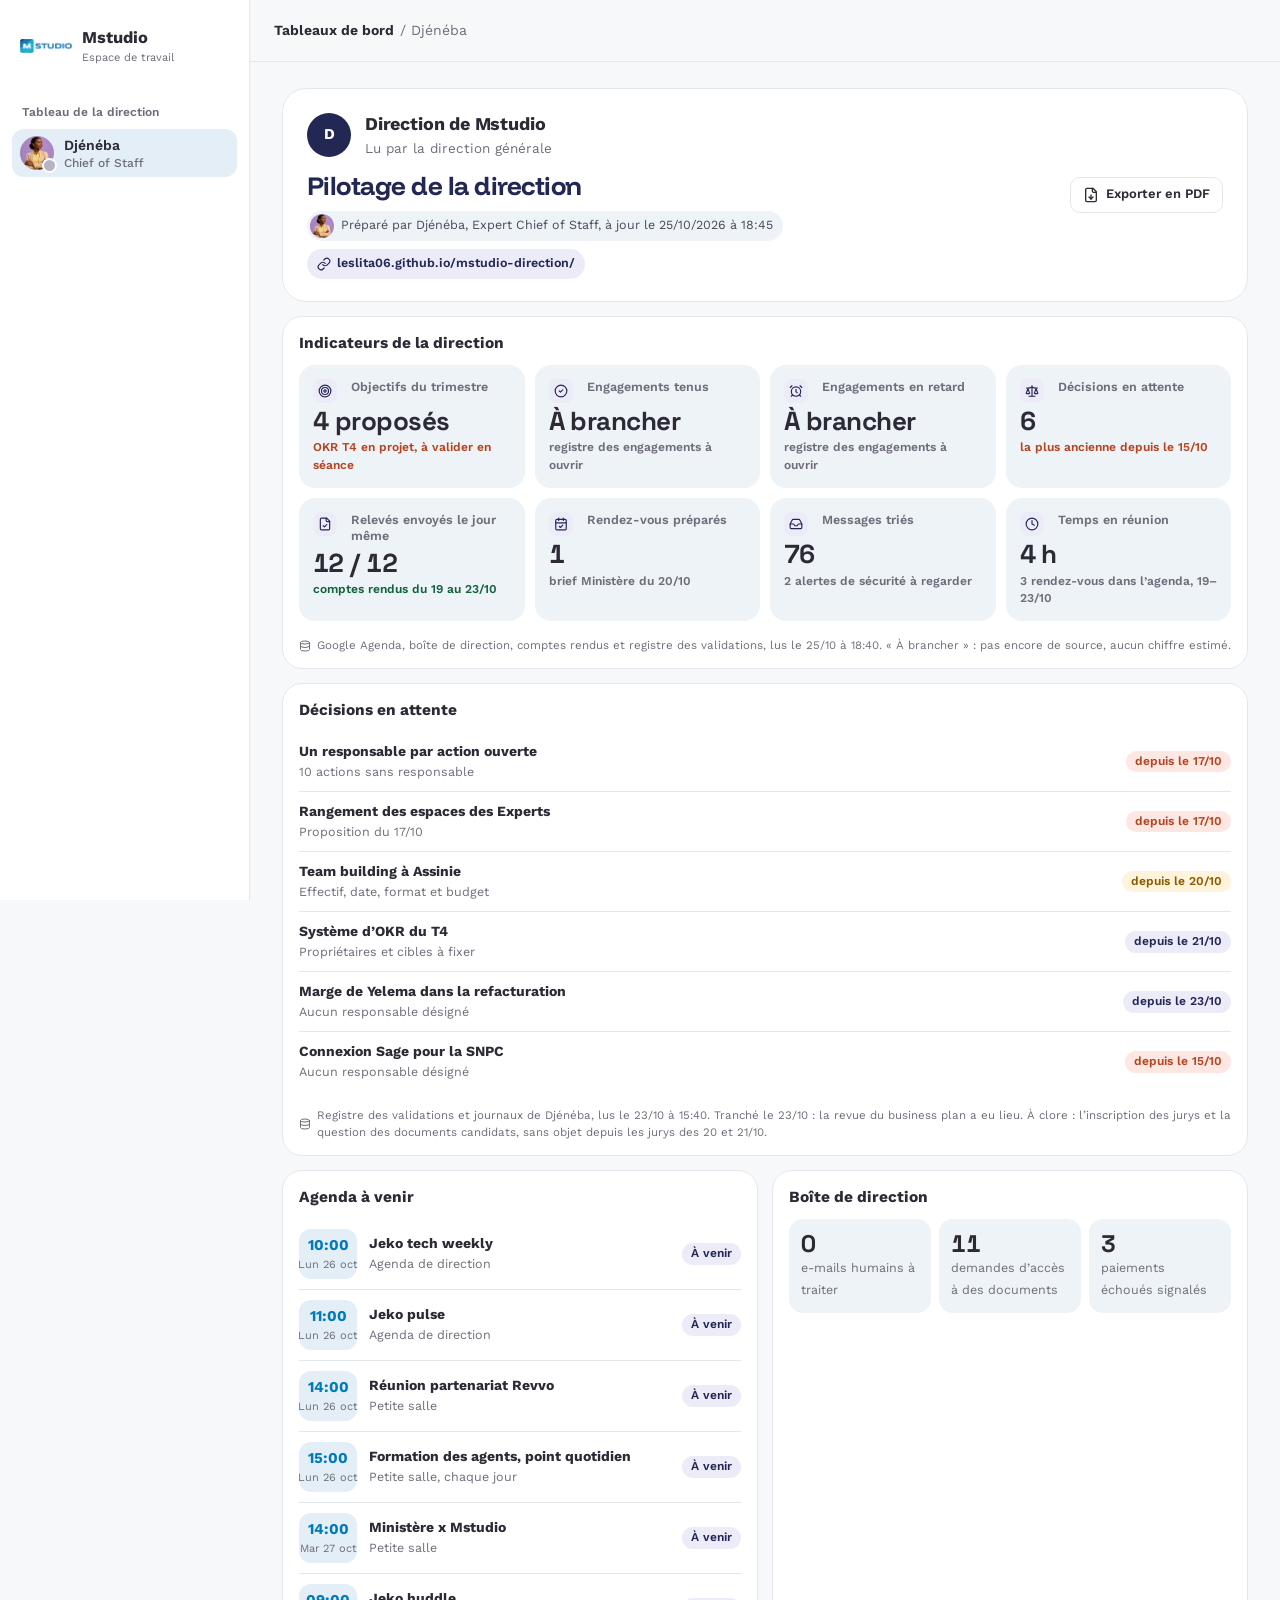
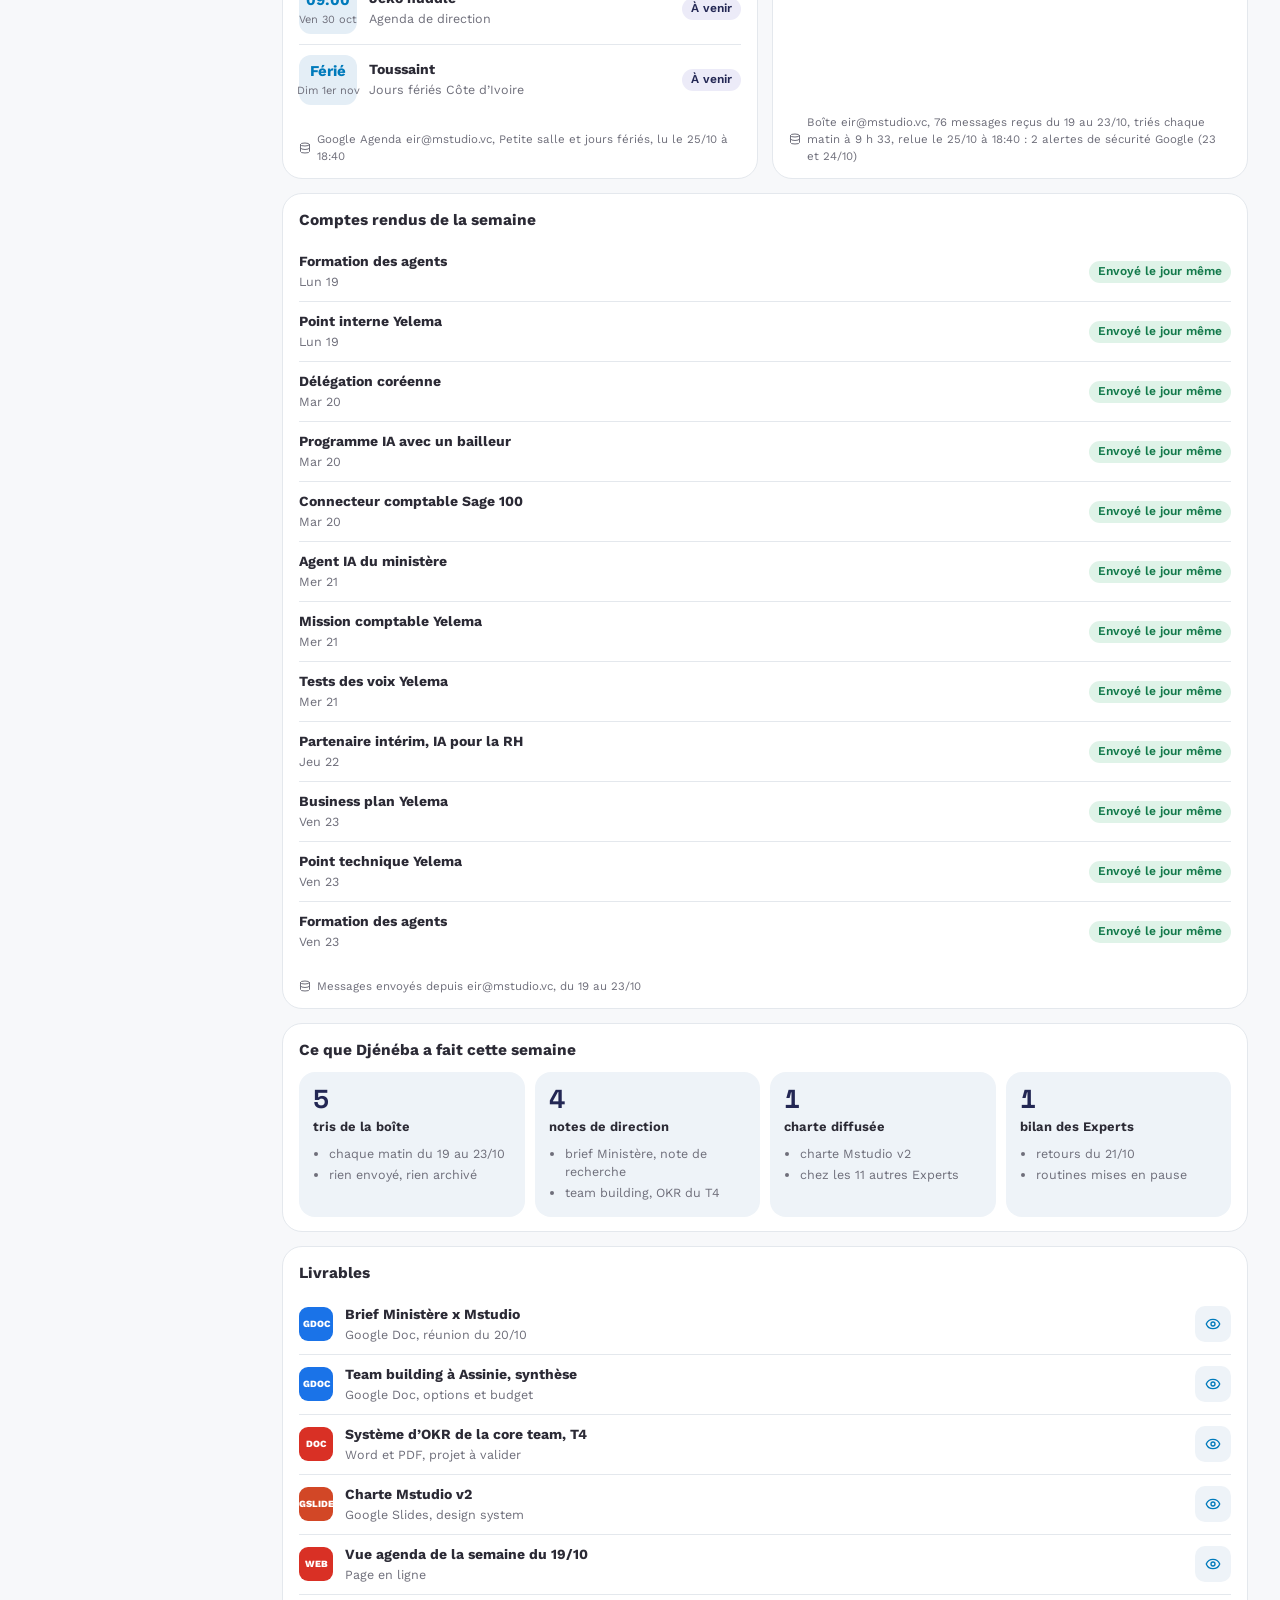
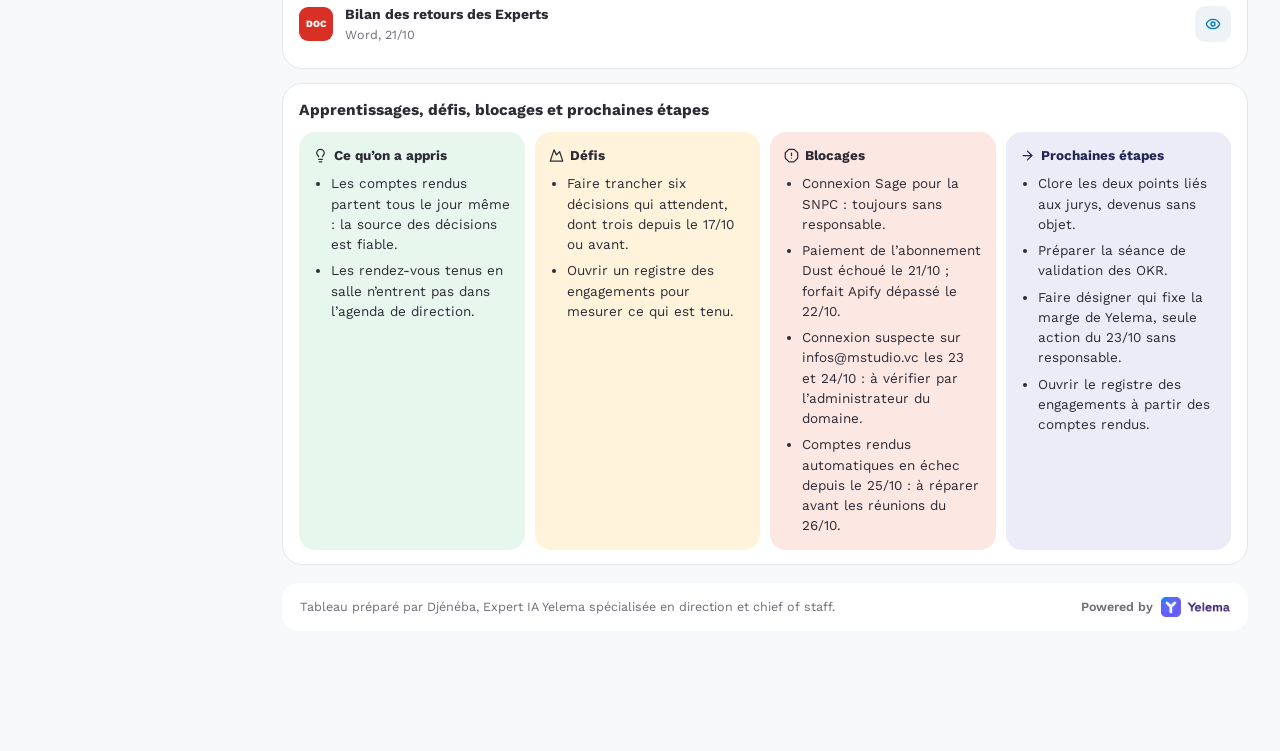
==== index.html @ 6f67c044 "Tableau de la direction : mise à jour du 25/10/2026 à 18:45" ====
<!doctype html><html lang="fr"><head><meta charset="utf-8"><meta name="viewport" content="width=device-width,initial-scale=1"><meta name="robots" content="noindex"><title>Pilotage de la direction · Mstudio</title>
<link rel="preconnect" href="https://fonts.googleapis.com">
<link rel="preconnect" href="https://fonts.gstatic.com" crossorigin>
<link href="https://fonts.googleapis.com/css2?family=Funnel+Display:wght@600;700&family=Work+Sans:wght@400;500;600;700&family=Space+Grotesk:wght@500;600;700&display=swap" rel="stylesheet">
<link rel="stylesheet" href="style.min.css">
<link rel="stylesheet" href="direction-extra.css">
<style>[data-brand]{--brand:#007ABB;--brand-ink:#232754;--ink:#2B2A35;--ink-2:#4A4A57;--ink-3:#6E6E7A;--bg:#F7F8FA;--soft:#EEF3F8;--soft-2:#E4EEF6;--line:#E4E8ED;--f-ui:"Work Sans",system-ui,sans-serif;--f-num:"Space Grotesk",var(--f-ui)}h1{font-family:"Funnel Display",var(--f-ui);color:#232754}.mlogo img,.org .lg{height:30px;width:auto}.lva{display:contents;color:inherit;text-decoration:none}.tdm-lv a:hover b{text-decoration:underline}</style></head><body data-brand="yelema" data-lien="leslita06.github.io/mstudio-direction/"><svg style="display:none" xmlns="http://www.w3.org/2000/svg">
<symbol id="i0" viewBox="0 0 24 24" fill="none" stroke="currentColor" stroke-width="2" stroke-linecap="round" stroke-linejoin="round"><path d="M10 13a5 5 0 0 0 7.54.54l3-3a5 5 0 0 0-7.07-7.07l-1.72 1.71"/><path d="M14 11a5 5 0 0 0-7.54-.54l-3 3a5 5 0 0 0 7.07 7.07l1.71-1.71"/></symbol>
<symbol id="i1" viewBox="0 0 24 24" fill="none" stroke="currentColor" stroke-width="2" stroke-linecap="round" stroke-linejoin="round"><path d="M15 2H6a2 2 0 0 0-2 2v16a2 2 0 0 0 2 2h12a2 2 0 0 0 2-2V7Z"/><path d="M14 2v4a2 2 0 0 0 2 2h4"/><path d="M12 18v-6"/><path d="m9 15 3 3 3-3"/></symbol>
<symbol id="i2" viewBox="0 0 24 24" fill="none" stroke="currentColor" stroke-width="2" stroke-linecap="round" stroke-linejoin="round"><circle cx="12" cy="12" r="10"/><circle cx="12" cy="12" r="6"/><circle cx="12" cy="12" r="2"/></symbol>
<symbol id="i3" viewBox="0 0 24 24" fill="none" stroke="currentColor" stroke-width="2" stroke-linecap="round" stroke-linejoin="round"><circle cx="12" cy="12" r="10"/><path d="m9 12 2 2 4-4"/></symbol>
<symbol id="i4" viewBox="0 0 24 24" fill="none" stroke="currentColor" stroke-width="2" stroke-linecap="round" stroke-linejoin="round"><circle cx="12" cy="13" r="8"/><path d="M12 9v4l2 2"/><path d="M5 3 2 6"/><path d="m22 6-3-3"/><path d="M6.38 18.7 4 21"/><path d="M17.64 18.67 20 21"/></symbol>
<symbol id="i5" viewBox="0 0 24 24" fill="none" stroke="currentColor" stroke-width="2" stroke-linecap="round" stroke-linejoin="round"><path d="m16 16 3-8 3 8c-.87.65-1.92 1-3 1s-2.13-.35-3-1Z"/><path d="m2 16 3-8 3 8c-.87.65-1.92 1-3 1s-2.13-.35-3-1Z"/><path d="M7 21h10"/><path d="M12 3v18"/><path d="M3 7h2c2 0 5-1 7-2 2 1 5 2 7 2h2"/></symbol>
<symbol id="i6" viewBox="0 0 24 24" fill="none" stroke="currentColor" stroke-width="2" stroke-linecap="round" stroke-linejoin="round"><path d="M15 2H6a2 2 0 0 0-2 2v16a2 2 0 0 0 2 2h12a2 2 0 0 0 2-2V7Z"/><path d="M14 2v4a2 2 0 0 0 2 2h4"/><path d="m9 15 2 2 4-4"/></symbol>
<symbol id="i7" viewBox="0 0 24 24" fill="none" stroke="currentColor" stroke-width="2" stroke-linecap="round" stroke-linejoin="round"><path d="M8 2v4"/><path d="M16 2v4"/><rect width="18" height="18" x="3" y="4" rx="2"/><path d="M3 10h18"/><path d="m9 16 2 2 4-4"/></symbol>
<symbol id="i8" viewBox="0 0 24 24" fill="none" stroke="currentColor" stroke-width="2" stroke-linecap="round" stroke-linejoin="round"><polyline points="22 12 16 12 14 15 10 15 8 12 2 12"/><path d="M5.45 5.11 2 12v6a2 2 0 0 0 2 2h16a2 2 0 0 0 2-2v-6l-3.45-6.89A2 2 0 0 0 16.76 4H7.24a2 2 0 0 0-1.79 1.11z"/></symbol>
<symbol id="i9" viewBox="0 0 24 24" fill="none" stroke="currentColor" stroke-width="2" stroke-linecap="round" stroke-linejoin="round"><circle cx="12" cy="12" r="10"/><polyline points="12 6 12 12 16 14"/></symbol>
<symbol id="i10" viewBox="0 0 24 24" fill="none" stroke="currentColor" stroke-width="2" stroke-linecap="round" stroke-linejoin="round"><ellipse cx="12" cy="5" rx="9" ry="3"/><path d="M3 5V19A9 3 0 0 0 21 19V5"/><path d="M3 12A9 3 0 0 0 21 12"/></symbol>
<symbol id="i11" viewBox="0 0 24 24" fill="none" stroke="currentColor" stroke-width="2" stroke-linecap="round" stroke-linejoin="round"><path d="M2.062 12.348a1 1 0 0 1 0-.696 10.75 10.75 0 0 1 19.876 0 1 1 0 0 1 0 .696 10.75 10.75 0 0 1-19.876 0"/><circle cx="12" cy="12" r="3"/></symbol>
<symbol id="i12" viewBox="0 0 24 24" fill="none" stroke="currentColor" stroke-width="2" stroke-linecap="round" stroke-linejoin="round"><path d="M15 14c.2-1 .7-1.7 1.5-2.5 1-.9 1.5-2.2 1.5-3.5A6 6 0 0 0 6 8c0 1 .2 2.2 1.5 3.5.7.7 1.3 1.5 1.5 2.5"/><path d="M9 18h6"/><path d="M10 22h4"/></symbol>
<symbol id="i13" viewBox="0 0 24 24" fill="none" stroke="currentColor" stroke-width="2" stroke-linecap="round" stroke-linejoin="round"><path d="m8 3 4 8 5-5 5 15H2L8 3z"/></symbol>
<symbol id="i14" viewBox="0 0 24 24" fill="none" stroke="currentColor" stroke-width="2" stroke-linecap="round" stroke-linejoin="round"><path d="M12 16h.01"/><path d="M12 8v4"/><path d="M15.312 2a2 2 0 0 1 1.414.586l4.688 4.688A2 2 0 0 1 22 8.688v6.624a2 2 0 0 1-.586 1.414l-4.688 4.688a2 2 0 0 1-1.414.586H8.688a2 2 0 0 1-1.414-.586l-4.688-4.688A2 2 0 0 1 2 15.312V8.688a2 2 0 0 1 .586-1.414l4.688-4.688A2 2 0 0 1 8.688 2z"/></symbol>
<symbol id="i15" viewBox="0 0 24 24" fill="none" stroke="currentColor" stroke-width="2" stroke-linecap="round" stroke-linejoin="round"><path d="M5 12h14"/><path d="m12 5 7 7-7 7"/></symbol></svg><div class="app">
<aside class="sb"><div class="orgw"><a class="org" href="index.html"><img class="lg" src="assets/logo-mstudio.png" alt="Mstudio"><div><b>Mstudio</b><span>Espace de travail</span></div></a></div><div class="lb">Tableau de la direction</div><a class="mt on" href="index.html"><span class="p"><img src="img/djeneba.jpg" alt=""><i class="idle"></i></span><span class="grow"><span class="ell" style="display:block">Djénéba</span><small class="ell">Chief of Staff</small></span></a></aside>
<main style="min-width:0"><header class="top"><a class="mlogo" href="index.html"><img src="assets/logo-mstudio.png" alt="Mstudio"></a><div class="crumb grow"><b>Tableaux de bord</b><span class="mute3">/ Djénéba</span></div></header><div class="page">
<section class="tdm-head"><div class="tdm-who"><div class="tdm-id"><span style="display:inline-flex;align-items:center;justify-content:center;width:44px;height:44px;border-radius:50%;background:#232754;color:#fff;font-weight:700">D</span><span class="tdm-nm"><b>Direction de Mstudio</b><span>Lu par la direction générale</span></span></div><h1>Pilotage de la direction</h1><div class="tdm-meta"><span class="tdm-xp"><img src="img/djeneba.jpg" alt=""> Préparé par Djénéba, Expert Chief of Staff, à jour le 25/10/2026 à 18:45</span><button class="tdm-lnk" data-copylink type="button" aria-label="Copier le lien du tableau"><svg class="i s" aria-hidden="true"><use href="#i0"/></svg><span>leslita06.github.io/mstudio-direction/</span></button></div></div><div class="tdm-act"><button class="btn o sm" type="button" data-pdf><svg class="i s" aria-hidden="true"><use href="#i1"/></svg> Exporter en PDF</button></div></section>
<section class="mwg2">
<article class="mw wide full" data-ty="Indicateurs de la direction"><header><h4>Indicateurs de la direction</h4></header><div class="kks" style="--kc:4">
<div class="kk"><span><i class="kki"><svg class="i s" aria-hidden="true"><use href="#i2"/></svg></i>Objectifs du trimestre</span><b class="num">4 proposés</b><small class="warn">OKR T4 en projet, à valider en séance</small></div>
<div class="kk"><span><i class="kki"><svg class="i s" aria-hidden="true"><use href="#i3"/></svg></i>Engagements tenus</span><b class="num">À brancher</b><small class="">registre des engagements à ouvrir</small></div>
<div class="kk"><span><i class="kki"><svg class="i s" aria-hidden="true"><use href="#i4"/></svg></i>Engagements en retard</span><b class="num">À brancher</b><small class="">registre des engagements à ouvrir</small></div>
<div class="kk"><span><i class="kki"><svg class="i s" aria-hidden="true"><use href="#i5"/></svg></i>Décisions en attente</span><b class="num">6</b><small class="warn">la plus ancienne depuis le 15/10</small></div>
<div class="kk"><span><i class="kki"><svg class="i s" aria-hidden="true"><use href="#i6"/></svg></i>Relevés envoyés le jour même</span><b class="num">12 / 12</b><small class="up">comptes rendus du 19 au 23/10</small></div>
<div class="kk"><span><i class="kki"><svg class="i s" aria-hidden="true"><use href="#i7"/></svg></i>Rendez-vous préparés</span><b class="num">1</b><small class="">brief Ministère du 20/10</small></div>
<div class="kk"><span><i class="kki"><svg class="i s" aria-hidden="true"><use href="#i8"/></svg></i>Messages triés</span><b class="num">76</b><small class="">2 alertes de sécurité à regarder</small></div>
<div class="kk"><span><i class="kki"><svg class="i s" aria-hidden="true"><use href="#i9"/></svg></i>Temps en réunion</span><b class="num">4 h</b><small class="">3 rendez-vous dans l’agenda, 19–23/10</small></div></div>
<p class="tdm-src"><svg class="i s" aria-hidden="true"><use href="#i10"/></svg> Google Agenda, boîte de direction, comptes rendus et registre des validations, lus le 25/10 à 18:40. « À brancher » : pas encore de source, aucun chiffre estimé.</p></article>
<article class="mw wide" data-ty="Décisions en attente"><header><h4>Décisions en attente</h4></header><ul class="wcr">
<li><span class="grow"><b>Un responsable par action ouverte</b><small>10 actions sans responsable</small></span><span class="pill late">depuis le 17/10</span></li>
<li><span class="grow"><b>Rangement des espaces des Experts</b><small>Proposition du 17/10</small></span><span class="pill late">depuis le 17/10</span></li>
<li><span class="grow"><b>Team building à Assinie</b><small>Effectif, date, format et budget</small></span><span class="pill mid">depuis le 20/10</span></li>
<li><span class="grow"><b>Système d’OKR du T4</b><small>Propriétaires et cibles à fixer</small></span><span class="pill br">depuis le 21/10</span></li>
<li><span class="grow"><b>Marge de Yelema dans la refacturation</b><small>Aucun responsable désigné</small></span><span class="pill br">depuis le 23/10</span></li>
<li><span class="grow"><b>Connexion Sage pour la SNPC</b><small>Aucun responsable désigné</small></span><span class="pill late">depuis le 15/10</span></li></ul>
<p class="tdm-src"><svg class="i s" aria-hidden="true"><use href="#i10"/></svg> Registre des validations et journaux de Djénéba, lus le 23/10 à 15:40. Tranché le 23/10 : la revue du business plan a eu lieu. À clore : l’inscription des jurys et la question des documents candidats, sans objet depuis les jurys des 20 et 21/10.</p></article>
<article class="mw" data-ty="Agenda à venir"><header><h4>Agenda à venir</h4></header><ul class="wag"><li class="ag"><span class="agt"><b>10:00</b><small>Lun 26 oct</small></span><span class="grow"><b>Jeko tech weekly</b><small>Agenda de direction</small></span><span class="pill br">À venir</span></li><li class="ag"><span class="agt"><b>11:00</b><small>Lun 26 oct</small></span><span class="grow"><b>Jeko pulse</b><small>Agenda de direction</small></span><span class="pill br">À venir</span></li><li class="ag"><span class="agt"><b>14:00</b><small>Lun 26 oct</small></span><span class="grow"><b>Réunion partenariat Revvo</b><small>Petite salle</small></span><span class="pill br">À venir</span></li><li class="ag"><span class="agt"><b>15:00</b><small>Lun 26 oct</small></span><span class="grow"><b>Formation des agents, point quotidien</b><small>Petite salle, chaque jour</small></span><span class="pill br">À venir</span></li><li class="ag"><span class="agt"><b>14:00</b><small>Mar 27 oct</small></span><span class="grow"><b>Ministère x Mstudio</b><small>Petite salle</small></span><span class="pill br">À venir</span></li><li class="ag"><span class="agt"><b>09:00</b><small>Ven 30 oct</small></span><span class="grow"><b>Jeko huddle</b><small>Agenda de direction</small></span><span class="pill br">À venir</span></li><li class="ag"><span class="agt"><b>Férié</b><small>Dim 1er nov</small></span><span class="grow"><b>Toussaint</b><small>Jours fériés Côte d’Ivoire</small></span><span class="pill br">À venir</span></li></ul>
<p class="tdm-src"><svg class="i s" aria-hidden="true"><use href="#i10"/></svg> Google Agenda eir@mstudio.vc, Petite salle et jours fériés, lu le 25/10 à 18:40</p></article>
<article class="mw" data-ty="Boîte de direction"><header><h4>Boîte de direction</h4></header><div class="wtri"><div><b class="num">0</b><span>e-mails humains à traiter</span></div><div><b class="num">11</b><span>demandes d’accès à des documents</span></div><div><b class="num">3</b><span>paiements échoués signalés</span></div></div>
<p class="tdm-src"><svg class="i s" aria-hidden="true"><use href="#i10"/></svg> Boîte eir@mstudio.vc, 76 messages reçus du 19 au 23/10, triés chaque matin à 9 h 33, relue le 25/10 à 18:40 : 2 alertes de sécurité Google (23 et 24/10)</p></article>
<article class="mw wide" data-ty="Comptes rendus de la semaine"><header><h4>Comptes rendus de la semaine</h4></header><ul class="wcr">
<li><span class="grow"><b>Formation des agents</b><small>Lun 19</small></span><span class="pill ok">Envoyé le jour même</span></li>
<li><span class="grow"><b>Point interne Yelema</b><small>Lun 19</small></span><span class="pill ok">Envoyé le jour même</span></li>
<li><span class="grow"><b>Délégation coréenne</b><small>Mar 20</small></span><span class="pill ok">Envoyé le jour même</span></li>
<li><span class="grow"><b>Programme IA avec un bailleur</b><small>Mar 20</small></span><span class="pill ok">Envoyé le jour même</span></li>
<li><span class="grow"><b>Connecteur comptable Sage 100</b><small>Mar 20</small></span><span class="pill ok">Envoyé le jour même</span></li>
<li><span class="grow"><b>Agent IA du ministère</b><small>Mer 21</small></span><span class="pill ok">Envoyé le jour même</span></li>
<li><span class="grow"><b>Mission comptable Yelema</b><small>Mer 21</small></span><span class="pill ok">Envoyé le jour même</span></li>
<li><span class="grow"><b>Tests des voix Yelema</b><small>Mer 21</small></span><span class="pill ok">Envoyé le jour même</span></li>
<li><span class="grow"><b>Partenaire intérim, IA pour la RH</b><small>Jeu 22</small></span><span class="pill ok">Envoyé le jour même</span></li>
<li><span class="grow"><b>Business plan Yelema</b><small>Ven 23</small></span><span class="pill ok">Envoyé le jour même</span></li>
<li><span class="grow"><b>Point technique Yelema</b><small>Ven 23</small></span><span class="pill ok">Envoyé le jour même</span></li>
<li><span class="grow"><b>Formation des agents</b><small>Ven 23</small></span><span class="pill ok">Envoyé le jour même</span></li></ul>
<p class="tdm-src"><svg class="i s" aria-hidden="true"><use href="#i10"/></svg> Messages envoyés depuis eir@mstudio.vc, du 19 au 23/10</p></article>
<article class="mw wide full" data-ty="Ce que Djénéba a fait cette semaine"><header><h4>Ce que Djénéba a fait cette semaine</h4></header><div class="tdm-done">
<div class="tdm-dn"><b class="num">5</b><span>tris de la boîte</span><ul>
<li>chaque matin du 19 au 23/10</li>
<li>rien envoyé, rien archivé</li></ul></div>
<div class="tdm-dn"><b class="num">4</b><span>notes de direction</span><ul>
<li>brief Ministère, note de recherche</li>
<li>team building, OKR du T4</li></ul></div>
<div class="tdm-dn"><b class="num">1</b><span>charte diffusée</span><ul>
<li>charte Mstudio v2</li>
<li>chez les 11 autres Experts</li></ul></div>
<div class="tdm-dn"><b class="num">1</b><span>bilan des Experts</span><ul>
<li>retours du 21/10</li>
<li>routines mises en pause</li></ul></div></div></article>
<article class="mw wide" data-ty="Livrables"><header><h4>Livrables</h4></header><ul class="tdm-lv">
<li><a href="https://docs.google.com/document/d/1bUcI3WAMHjA5oIv2S8HnZj9hLyOLDvfxpor06GkWnLs/edit" target="_blank" rel="noopener" class="lva"><span class="tdm-f g">GDOC</span><span class="grow"><b>Brief Ministère x Mstudio</b><small>Google Doc, réunion du 20/10</small></span><span class="tdm-go"><svg class="i s" aria-hidden="true"><use href="#i11"/></svg></span></a></li>
<li><a href="https://docs.google.com/document/d/1aY6nwA_9jK3sx0iMGOx6V4D1iGcN10mBio78Okw9z1w/edit" target="_blank" rel="noopener" class="lva"><span class="tdm-f g">GDOC</span><span class="grow"><b>Team building à Assinie, synthèse</b><small>Google Doc, options et budget</small></span><span class="tdm-go"><svg class="i s" aria-hidden="true"><use href="#i11"/></svg></span></a></li>
<li><span class="tdm-f ">DOC</span><span class="grow"><b>Système d’OKR de la core team, T4</b><small>Word et PDF, projet à valider</small></span><span class="tdm-go"><svg class="i s" aria-hidden="true"><use href="#i11"/></svg></span></li>
<li><a href="https://docs.google.com/presentation/d/1hmbbdybaNluBtElexHZ54DAV-eslKGTBodB1kE00ksY/edit" target="_blank" rel="noopener" class="lva"><span class="tdm-f p">GSLIDES</span><span class="grow"><b>Charte Mstudio v2</b><small>Google Slides, design system</small></span><span class="tdm-go"><svg class="i s" aria-hidden="true"><use href="#i11"/></svg></span></a></li>
<li><a href="https://leslita06.github.io/mstudio-direction/agenda-19-octobre/" target="_blank" rel="noopener" class="lva"><span class="tdm-f ">WEB</span><span class="grow"><b>Vue agenda de la semaine du 19/10</b><small>Page en ligne</small></span><span class="tdm-go"><svg class="i s" aria-hidden="true"><use href="#i11"/></svg></span></a></li>
<li><span class="tdm-f ">DOC</span><span class="grow"><b>Bilan des retours des Experts</b><small>Word, 21/10</small></span><span class="tdm-go"><svg class="i s" aria-hidden="true"><use href="#i11"/></svg></span></li></ul></article>
<article class="mw wide full" data-ty="Apprentissages, défis, blocages et prochaines étapes"><header><h4>Apprentissages, défis, blocages et prochaines étapes</h4></header>
<div class="lrns l4">
<div class="lrn a"><h5><svg class="i s" aria-hidden="true"><use href="#i12"/></svg> Ce qu’on a appris</h5><ul>
<li>Les comptes rendus partent tous le jour même : la source des décisions est fiable.</li>
<li>Les rendez-vous tenus en salle n’entrent pas dans l’agenda de direction.</li></ul></div>
<div class="lrn d"><h5><svg class="i s" aria-hidden="true"><use href="#i13"/></svg> Défis</h5><ul>
<li>Faire trancher six décisions qui attendent, dont trois depuis le 17/10 ou avant.</li>
<li>Ouvrir un registre des engagements pour mesurer ce qui est tenu.</li></ul></div>
<div class="lrn b"><h5><svg class="i s" aria-hidden="true"><use href="#i14"/></svg> Blocages</h5><ul>
<li>Connexion Sage pour la SNPC : toujours sans responsable.</li>
<li>Paiement de l’abonnement Dust échoué le 21/10 ; forfait Apify dépassé le 22/10.</li>
<li>Connexion suspecte sur infos@mstudio.vc les 23 et 24/10 : à vérifier par l’administrateur du domaine.</li>
<li>Comptes rendus automatiques en échec depuis le 25/10 : à réparer avant les réunions du 26/10.</li></ul></div>
<div class="lrn n"><h5><svg class="i s" aria-hidden="true"><use href="#i15"/></svg> Prochaines étapes</h5><ul>
<li>Clore les deux points liés aux jurys, devenus sans objet.</li>
<li>Préparer la séance de validation des OKR.</li>
<li>Faire désigner qui fixe la marge de Yelema, seule action du 23/10 sans responsable.</li>
<li>Ouvrir le registre des engagements à partir des comptes rendus.</li></ul></div></div></article></section>
<a class="tbsig" href="https://leslita06.github.io/yelema-site-preview/" target="_blank" rel="noopener"><span>Tableau préparé par Djénéba, Expert IA Yelema spécialisée en direction et chief of staff.</span><span class="pby2">Powered by <img src="img/yelema_long.png" alt="Yelema"></span></a></div></main></div><div class="toast" id="tdm-toast" role="status"></div>
<script>var t=document.getElementById("tdm-toast");document.querySelectorAll("[data-pdf]").forEach(function(b){b.onclick=function(){window.print()}});document.querySelectorAll("[data-copylink]").forEach(function(b){b.onclick=function(){try{navigator.clipboard.writeText("https://leslita06.github.io/mstudio-direction/")}catch(e){}t.textContent="Lien copié";t.classList.add("on");setTimeout(function(){t.classList.remove("on")},2000)}});</script></body></html>
---- style.min.css ----
:root{--ease:cubic-bezier(.22,1,.36,1);--f-ui:"Funnel Sans",system-ui,-apple-system,"Segoe UI",sans-serif;--f-num:"Space Grotesk",var(--f-ui);--r-xl:22px;--r-l:18px;--r-m:12px;--z-bar:10;--z-dock:20}[data-brand="yelema"]{--brand:#301667;--on-brand:#fff;--brand-ink:#301667;--accent:#E4765A;--accent-ink:#A8432A;--accent-pale:#FCEAE4;--link:#5B3FD0;--tint:#ECEBF8;--tint-2:#E0E1FF;--band:linear-gradient(105deg,#2E4EC4 0%,#5B4FE6 48%,#8D68FA 100%);--c1:#8D68FA;--c2:#2E4EC4;--c3:#E4765A;--c4:#C5C4FF;--c5:#301667;--c6:#B9B5CC;--bg:#F3F3F9;--surface:#fff;--line:rgba(48,22,103,.10);--ink:#17112B;--ink-2:#4A4563;--ink-3:#625D7C;--ok:#137A4B;--ok-pale:#DFF3E8;--ko:#B42318;--ko-pale:#FDE8E6}*{box-sizing:border-box;margin:0;padding:0}body{font-family:var(--f-ui);font-size:15px;line-height:1.45;color:var(--ink);background:var(--bg);-webkit-font-smoothing:antialiased}a{color:inherit;text-decoration:none}button{font:inherit;color:inherit;background:none;border:0;cursor:pointer}img{display:block;max-width:100%}svg.i{width:20px;height:20px;flex:none;stroke-width:1.9}svg.s{width:16px;height:16px}h1{text-wrap:balance;line-height:1.15}.num{font-family:var(--f-num);font-variant-numeric:tabular-nums;letter-spacing:-.02em}.mute3{color:var(--ink-3)}.sm{font-size:13px}.grow{flex:1;min-width:0}.ell{white-space:nowrap;overflow:hidden;text-overflow:ellipsis}:focus-visible{outline:2px solid var(--brand);outline-offset:2px;border-radius:8px}.pill{display:inline-flex;align-items:center;gap:4px;font-size:12px;font-weight:600;border-radius:999px;padding:2px 9px;white-space:nowrap}.pill.br{background:var(--tint);color:var(--brand-ink)}.btn{display:inline-flex;align-items:center;justify-content:center;gap:7px;min-height:44px;padding:0 16px;border-radius:12px;font-weight:600;font-size:14px;white-space:nowrap;transition:transform .15s var(--ease),filter .2s var(--ease)}.btn:hover{filter:brightness(1.06)}.btn:active{transform:scale(.98)}.btn.p{background:var(--brand);color:var(--on-brand)}@media (prefers-reduced-motion:reduce){*,*::before,*::after{animation:none!important;transition:none!important}}.pill{white-space:normal}:root{--sbw:250px;--z-pop:30;--z-modal:40}[data-brand="yelema"]{--bg:#F6F6FA;--soft:#F1F0F7;--soft-2:#E9E8F3}body{background:var(--bg)}.app{display:grid;grid-template-columns:var(--sbw) minmax(0,1fr);min-height:100vh}.sb{position:sticky;top:0;height:100vh;background:var(--surface);border-right:1px solid var(--line);display:flex;flex-direction:column;padding:14px 12px;gap:2px;overflow:auto;scrollbar-width:thin}.sb .org{display:flex;align-items:center;gap:10px;padding:6px 8px 14px}.sb .org img{width:38px;height:38px;object-fit:contain;flex:none}.sb .org b{font-size:15px;display:block}.sb .org span{font-size:11px;color:var(--ink-3);display:flex;align-items:center;gap:4px}.sb .org span img{width:auto;height:11px}.sb .lb{display:flex;align-items:center;justify-content:space-between;font-size:12px;font-weight:600;color:var(--ink-3);padding:16px 10px 6px}.sb .lb a{color:var(--ink-3);display:grid;place-items:center;width:28px;height:28px;border-radius:8px}.sb .lb a:hover{background:var(--soft)}.sb a.mt{display:flex;align-items:center;gap:10px;min-height:48px;padding:0 8px;border-radius:12px;font-size:14px;font-weight:600}.sb a.mt:hover{background:var(--soft)}.sb a.mt.on{background:var(--soft-2)}.sb a.mt .p{position:relative;flex:none}.sb a.mt .p img{width:34px;height:34px;border-radius:50%;object-fit:cover;object-position:50% 20%}.sb a.mt .p i{position:absolute;right:-1px;bottom:-1px;width:11px;height:11px;border-radius:50%;background:var(--ok);box-shadow:0 0 0 2px var(--surface)}.sb a.mt .p i.idle{background:#B8B4C6}.sb a.mt small{display:block;font-size:12px;font-weight:500;color:var(--ink-3)}.top{position:sticky;top:0;z-index:var(--z-bar);height:62px;display:flex;align-items:center;gap:10px;padding:0 24px;background:color-mix(in srgb,var(--bg) 86%,transparent);backdrop-filter:blur(10px);border-bottom:1px solid var(--line)}.top .crumb{font-size:14px;color:var(--ink-3);display:flex;align-items:center;gap:6px;min-width:0}.top .crumb b{color:var(--ink);font-weight:650}.page{padding:26px 32px 120px;max-width:1280px;width:100%;margin:0 auto;min-width:0}.btn.sm{min-height:36px;padding:0 12px;font-size:13px;border-radius:10px}.btn.o{background:var(--surface);border:1px solid var(--line);color:var(--ink)}@media (max-width:900px){.app{grid-template-columns:1fr}.sb{position:sticky;top:0;z-index:15;height:auto;flex-direction:row;align-items:center;overflow-x:auto;padding:8px 12px;gap:4px;border-right:0;border-bottom:1px solid var(--line)}.sb .org{padding:0 8px 0 0}.sb .org div,.sb .lb,.sb a.mt small{display:none}.sb a.mt{flex:none;white-space:nowrap}.top{position:static}}@media (max-width:760px){.page{padding:18px 16px 120px}.top{padding:0 16px}}@media (prefers-reduced-motion:reduce){*{animation:none!important;transition:none!important}}[data-brand="yelema"]{--art-c:#8D68FA}.toast{position:fixed;left:50%;bottom:96px;transform:translate(-50%,20px);z-index:60;background:#17112B;color:#fff;padding:12px 18px;border-radius:14px;font-size:14px;font-weight:600;opacity:0;pointer-events:none;transition:opacity .25s var(--ease),transform .25s var(--ease);max-width:calc(100vw - 32px)}.toast.on{opacity:1;transform:translate(-50%,0)}.sb .org img{width:52px;height:52px}.sb .org b{font-size:16.5px}.orgw{display:flex;align-items:center;gap:4px}.orgw .org{flex:1;min-width:0}.mwg2{display:grid;grid-template-columns:repeat(auto-fill,minmax(300px,1fr));gap:14px}.mw{display:flex;flex-direction:column;gap:12px;padding:16px 16px 14px;border-radius:20px;background:var(--surface);border:1px solid var(--line);min-width:0}.mw>header{display:grid;grid-template-columns:1fr auto;align-items:start;gap:2px 8px}.mw h4{grid-column:1;margin:0;font-size:15.5px;line-height:1.3}@media (max-width:700px){.mwg2{grid-template-columns:1fr}}.mwg2{grid-template-columns:repeat(auto-fill,minmax(320px,1fr))}.mw.wide{grid-column:span 2}.mw.full{grid-column:1/-1}a.pill{text-decoration:none}.wag{list-style:none;margin:0;padding:0;display:flex;flex-direction:column}.wag li{display:flex;align-items:center;gap:12px;padding:10px 0;border-bottom:1px solid var(--line)}.wag li:last-child{border-bottom:0}.agt{display:flex;flex-direction:column;align-items:center;justify-content:center;width:58px;height:50px;border-radius:12px;background:var(--soft-2);flex:none}.agt b{font-size:15px;color:var(--brand)}.agt small{font-size:11px;color:var(--ink-3);white-space:nowrap}.wag .grow b{display:block;font-size:14px;line-height:1.35}.wag .grow small{display:block;font-size:12.5px;color:var(--ink-3);margin-top:2px}.wag .grow{min-width:0}.wag .pill svg{width:12px;height:12px}@media (max-width:1100px){.mw.wide{grid-column:auto}}.mwg2{grid-auto-flow:row dense}.kks{display:grid;grid-template-columns:repeat(auto-fit,minmax(150px,1fr));gap:10px}.kk{display:flex;flex-direction:column;gap:4px;padding:14px;border-radius:16px;background:var(--soft)}.kk>span{font-size:12.5px;font-weight:600;color:var(--ink-3);line-height:1.3}.kk b{font-size:26px;line-height:1.1;letter-spacing:-.02em}.kk small{font-size:12px;font-weight:600;color:var(--ink-3)}.wag li .grow small svg{width:12px;height:12px;vertical-align:-2px}@media (max-width:700px){.kks{grid-template-columns:repeat(2,minmax(0,1fr))}.kk b{font-size:22px}}.kks{grid-template-columns:repeat(var(--kc,6),minmax(0,1fr))}@media (max-width:1100px){.kks{grid-template-columns:repeat(3,minmax(0,1fr))}}@media (max-width:700px){.kks{grid-template-columns:repeat(2,minmax(0,1fr))}}.lrns{display:grid;grid-template-columns:repeat(3,minmax(0,1fr));gap:10px}.lrn{padding:14px;border-radius:16px}.lrn.a{background:#E8F7EE}.lrn.d{background:#FFF4DB}.lrn.b{background:#FDE7E3}.lrn h5{display:flex;align-items:center;gap:6px;margin:0 0 8px;font-size:13.5px}.lrn h5 svg{width:15px;height:15px}.lrn ul{margin:0;padding-left:18px;display:flex;flex-direction:column;gap:6px;font-size:13.5px;line-height:1.5}@media (max-width:700px){.lrns{grid-template-columns:1fr}}html[data-mode="nuit"]{color-scheme:dark}html[data-mode="nuit"] [data-brand]{--bg:#110E1B;--surface:#1A1627;--soft:#221D33;--soft-2:#2C2642;--line:rgba(255,255,255,.09);--ink:#F2F0FA;--ink-2:#C6C0DC;--ink-3:#9F98BA;--tint:#2A2346;--tint-2:#352C5A;--accent-pale:#3B2520;--ok:#5BD69B;--ok-pale:#173528;--ko:#FF8F86;--ko-pale:#3E1D1B}html[data-mode="nuit"] [data-brand="yelema"]{--brand:#7A5AF0;--brand-ink:#CDBEFF;--link:#BBA6FF;--accent-ink:#F4A28C;--c5:#A98BFF}html[data-mode="nuit"] html[data-mode="nuit"] body{background:var(--bg)}.lrns.l4{grid-template-columns:repeat(4,minmax(0,1fr))}.lrn.n{background:var(--tint)}.lrn.n h5{color:var(--brand-ink)}html[data-mode="nuit"] .lrn.a{background:#16362A}html[data-mode="nuit"] .lrn.d{background:#3A3016}html[data-mode="nuit"] .lrn.b{background:#3D1F1C}@media (max-width:1100px){.lrns.l4{grid-template-columns:repeat(2,minmax(0,1fr))}}@media (max-width:560px){.lrns.l4{grid-template-columns:1fr}}.tbsig{display:flex;align-items:center;justify-content:space-between;gap:12px;flex-wrap:wrap;margin-top:18px;padding:14px 18px;border-radius:16px;background:var(--surface);font-size:12.5px;color:var(--ink-3)}.pby2{display:inline-flex;align-items:center;gap:8px;font-weight:600}.pby2 img{height:20px;width:auto}html[data-mode="nuit"] .pby2 img{content:url("img/yelema_long.png")}html[data-mode="nuit"] .pby2 img{content:normal;filter:none;opacity:1}html[data-mode="nuit"] .pby2{background:#F1F0F7;color:#4A4563;padding:6px 12px;border-radius:12px}:root{--z-tab:26;--z-sheet:45}[hidden]{display:none!important}.mlogo{display:none}@media (max-width:760px){.app:not(.adm-app)>.sb{display:none}.app:not(.adm-app) .top{position:sticky!important;top:0;height:56px;padding:0 12px 0 14px;gap:6px;z-index:var(--z-tab)}.app:not(.adm-app) .mlogo{display:flex;flex:none;width:36px;height:36px;border-radius:10px;overflow:hidden;align-items:center;justify-content:center;background:var(--surface);box-shadow:0 0 0 1px var(--line)}.mlogo img{width:32px;height:32px;object-fit:contain}.app:not(.adm-app) .top .crumb{font-size:15px}.app:not(.adm-app) .top .crumb>a,.app:not(.adm-app) .top .crumb>svg{display:none}.toast{bottom:calc(140px + env(safe-area-inset-bottom))}.app:not(.adm-app) .page{padding-bottom:calc(150px + env(safe-area-inset-bottom))}}html[data-mode="nuit"] .num,html[data-mode="nuit"] .crumb a{color:var(--brand-ink)}html[data-mode="nuit"] .pby2 img{content:normal!important;filter:none!important;opacity:1!important}.sb:has(.acm:not([hidden])){z-index:50}.kk .kki{display:inline-grid;place-items:center;width:24px;height:24px;border-radius:8px;background:var(--tint);color:var(--brand-ink);margin-right:8px;vertical-align:-7px;font-style:normal}.kk .kki svg{width:14px;height:14px}html[data-mode="nuit"] .pby2 img,html[data-mode="nuit"] img[src*="yelema_long"]{content:normal!important;filter:none!important}[hidden]{display:none!important}.tdm-head{position:relative;overflow:hidden;display:grid;grid-template-columns:minmax(0,1fr) auto;gap:18px;align-items:center;padding:22px 24px;border-radius:24px;background:var(--surface);border:1px solid var(--line);margin-bottom:14px}.tdm-head .tdm-art{position:absolute;top:-26px;right:-26px;width:120px;height:120px;opacity:.16;pointer-events:none}.tdm-id{display:flex;align-items:center;gap:14px}.tdm-who h1{margin:12px 0 4px;font-size:26px;line-height:1.15;letter-spacing:-.02em}.tdm-nm{display:flex;flex-direction:column;gap:2px;font-size:13.5px;color:var(--ink-3);min-width:0}.tdm-nm b{font-size:18px;color:var(--ink);letter-spacing:-.01em}.tdm-meta{display:flex;flex-wrap:wrap;align-items:center;gap:8px;margin-top:10px}.tdm-xp{display:inline-flex;align-items:center;gap:7px;padding:3px 10px 3px 3px;border-radius:99px;background:var(--soft);font-size:12.5px;color:var(--ink-2)}.tdm-xp img{width:24px;height:24px;border-radius:50%;object-fit:cover;object-position:top}.tdm-lnk{display:inline-flex;align-items:center;gap:6px;min-height:30px;padding:0 10px;border-radius:99px;background:var(--tint);color:var(--brand-ink);font-size:12.5px;font-weight:600;max-width:100%}.tdm-lnk span{overflow:hidden;text-overflow:ellipsis;white-space:nowrap}.tdm-lnk svg{width:14px;height:14px;flex:none}.tdm-act{display:flex;flex-wrap:wrap;gap:8px;justify-content:flex-end;position:relative;z-index:1}.tdm-act .btn svg{width:16px;height:16px}.tdm-src{display:flex;align-items:center;gap:6px;margin-top:auto;padding-top:4px;font-size:11.5px;color:var(--ink-3)}.tdm-src svg{width:12px;height:12px;flex:none}.tdm-done{display:grid;grid-template-columns:repeat(4,minmax(0,1fr));gap:10px}.tdm-dn{display:flex;flex-direction:column;gap:6px;padding:14px;border-radius:16px;background:var(--soft)}.tdm-dn b{font-size:26px;line-height:1;color:var(--brand-ink)}.tdm-dn>span{font-size:13px;font-weight:650;color:var(--ink)}.tdm-dn ul{margin:2px 0 0;padding:0 0 0 16px;font-size:12.5px;color:var(--ink-3);display:flex;flex-direction:column;gap:3px}.tdm-lv{list-style:none;margin:0;padding:0;display:flex;flex-direction:column}.tdm-lv li{display:flex;align-items:center;gap:12px;padding:10px 0;border-bottom:1px solid var(--line);cursor:pointer}.tdm-lv li:last-child{border-bottom:0}.tdm-lv .grow{min-width:0}.tdm-lv .grow b{display:block;font-size:14px;line-height:1.35}.tdm-lv .grow small{display:block;font-size:12.5px;color:var(--ink-3);margin-top:2px}.tdm-f{width:34px;height:34px;border-radius:9px;display:grid;place-items:center;flex:none;font-size:9.5px;font-weight:800;color:#fff;background:#D93025}.tdm-f.p{background:#D24726}.tdm-md{position:fixed;inset:0;z-index:80;display:none;align-items:center;justify-content:center;padding:16px;background:rgba(15,10,30,.45)}.tdm-md.on{display:flex}.tdm-mp{width:min(520px,100%);max-height:86vh;overflow:auto;background:var(--surface);border-radius:22px;padding:22px;box-shadow:0 30px 80px rgba(15,10,30,.3)}.tdm-mp p{margin:0 0 12px;color:var(--ink-2);font-size:14px;line-height:1.5}.tdm-mp .tdm-lnk{margin-bottom:14px}@media (max-width:1100px){.tdm-done{grid-template-columns:repeat(2,minmax(0,1fr))}}@media (max-width:900px){.tdm-head{grid-template-columns:minmax(0,1fr)}.tdm-act{justify-content:flex-start}}@media (max-width:560px){.tdm-head{padding:16px;gap:12px;border-radius:20px}.tdm-nm b{font-size:16.5px}.tdm-xp{border-radius:14px;align-items:flex-start;padding:6px 10px 6px 6px}.tdm-who h1{font-size:21px}.tdm-done{grid-template-columns:1fr}.tdm-act .btn{flex:1 1 auto}}.mwg2{grid-auto-flow:row dense}.kk>span{display:flex;align-items:flex-start;gap:6px}.kk>span .kki{flex:none}
---- direction-extra.css ----
.pill.ok{background:var(--ok-pale);color:var(--ok)}.pill.mid{background:#FFF4DB;color:#8A5A00}.pill.late{background:#FDE7E3;color:#B4441F}.wag,.wcr{list-style:none;margin:0;padding:0;display:flex;flex-direction:column}.wag li,.wcr li{display:flex;align-items:center;gap:12px;padding:10px 0;border-bottom:1px solid var(--line)}.wag li:last-child,.wcr li:last-child{border-bottom:0}.wag .grow b,.wcr .grow b{display:block;font-size:14px;line-height:1.35}.wag .grow small,.wcr .grow small{display:block;font-size:12.5px;color:var(--ink-3);margin-top:2px}.wag .grow,.wcr .grow{min-width:0}.wtri{display:grid;grid-template-columns:repeat(3,minmax(0,1fr));gap:8px}.wtri>div{padding:12px;border-radius:14px;background:var(--soft)}.wtri b{display:block;font-size:24px;line-height:1.1}.wtri span{font-size:12.5px;color:var(--ink-3)}@media (max-width:700px){.wtri b{font-size:20px}}.kk small.up{color:#11643A}.kk small.warn{color:#B4441F}.tdm-f.g{background:#1A73E8}.tdm-lv .tdm-go{width:36px;height:36px;border-radius:10px;display:grid;place-items:center;background:var(--soft);color:var(--brand);flex:none}.tdm-lv .tdm-go svg{width:16px;height:16px}
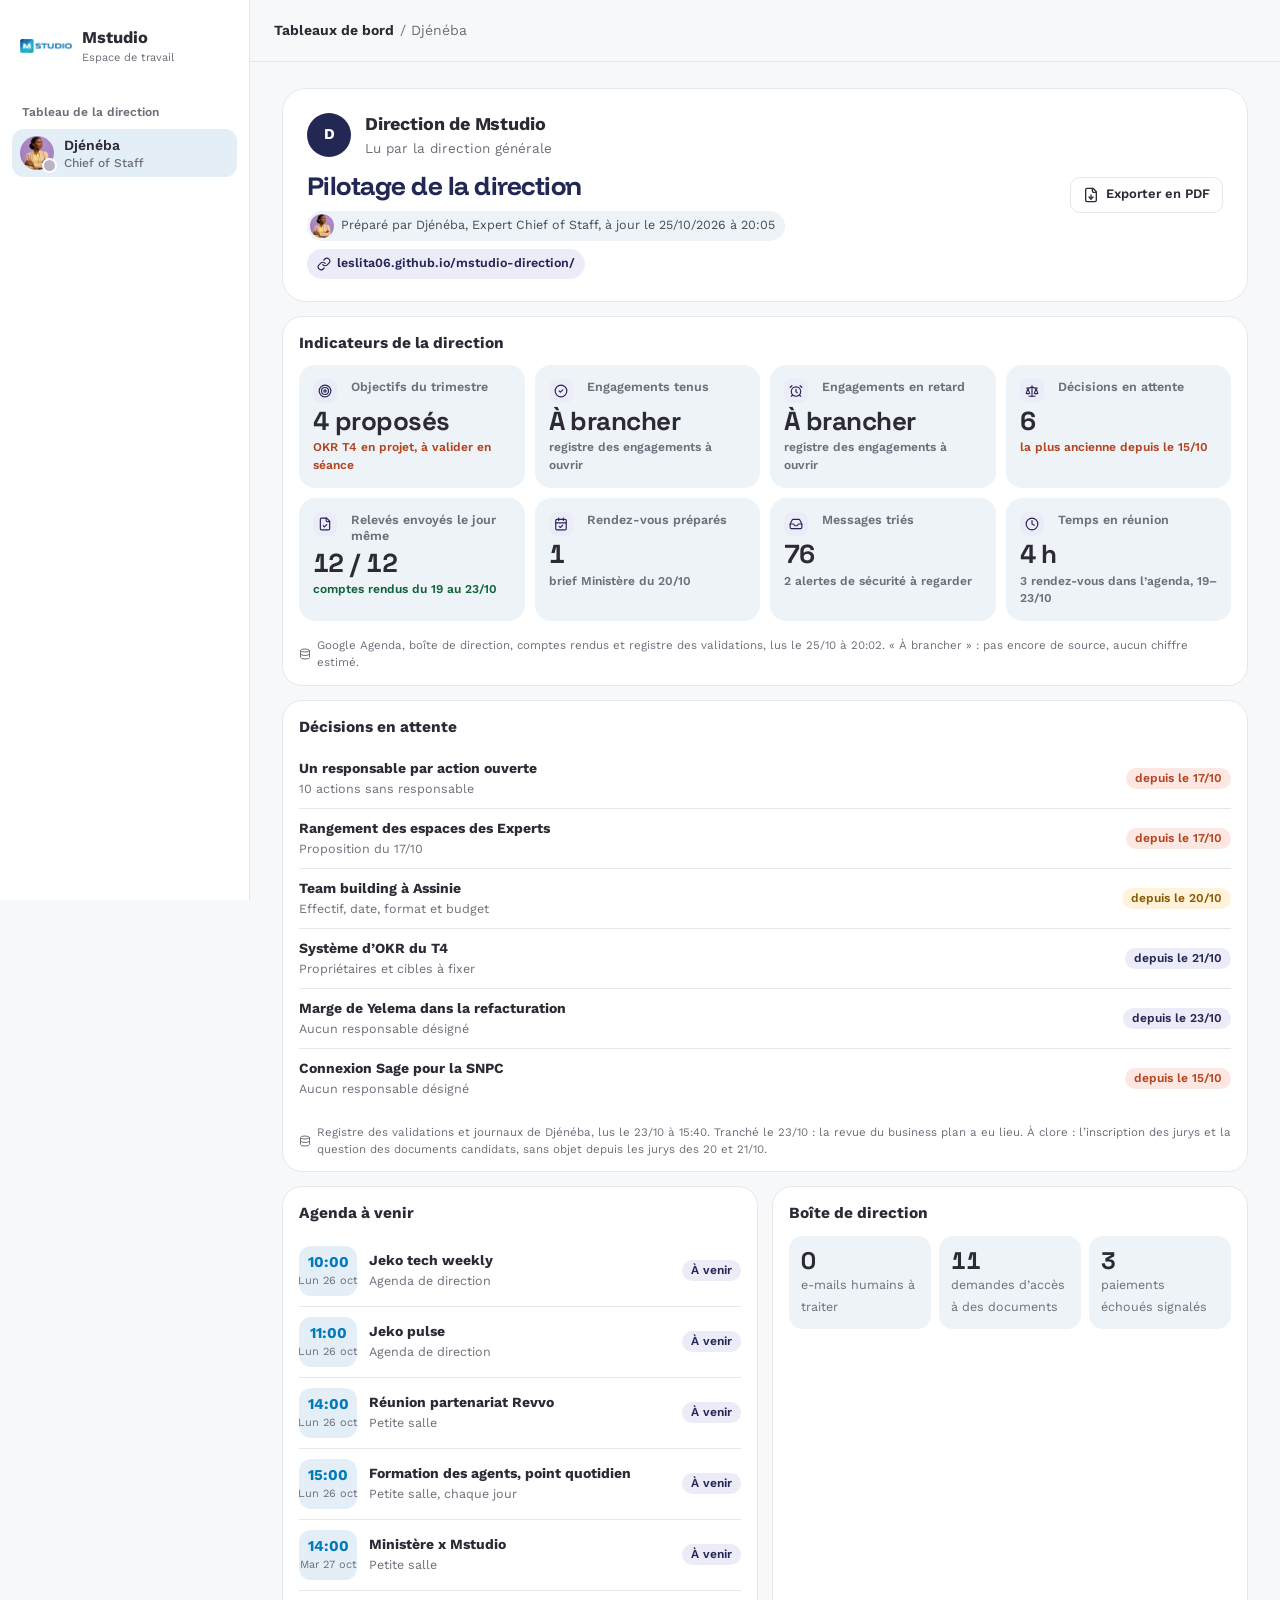
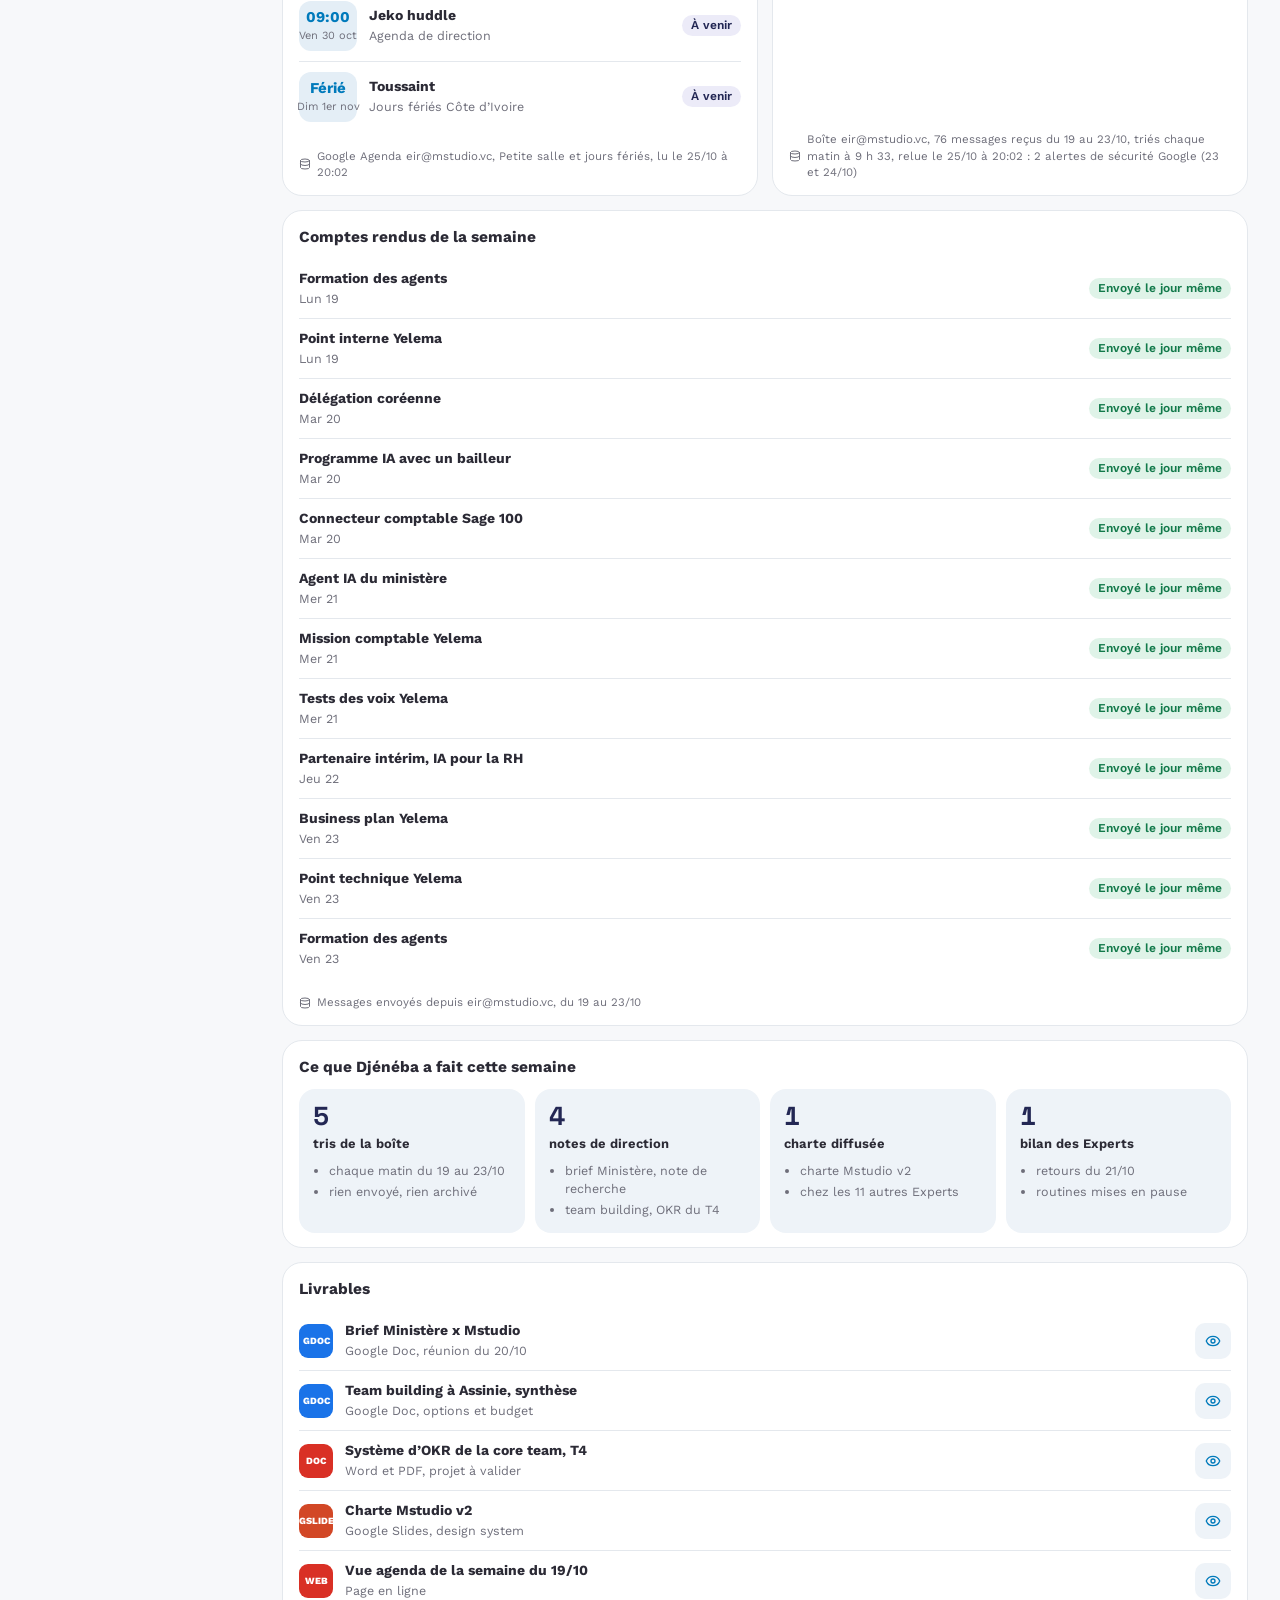
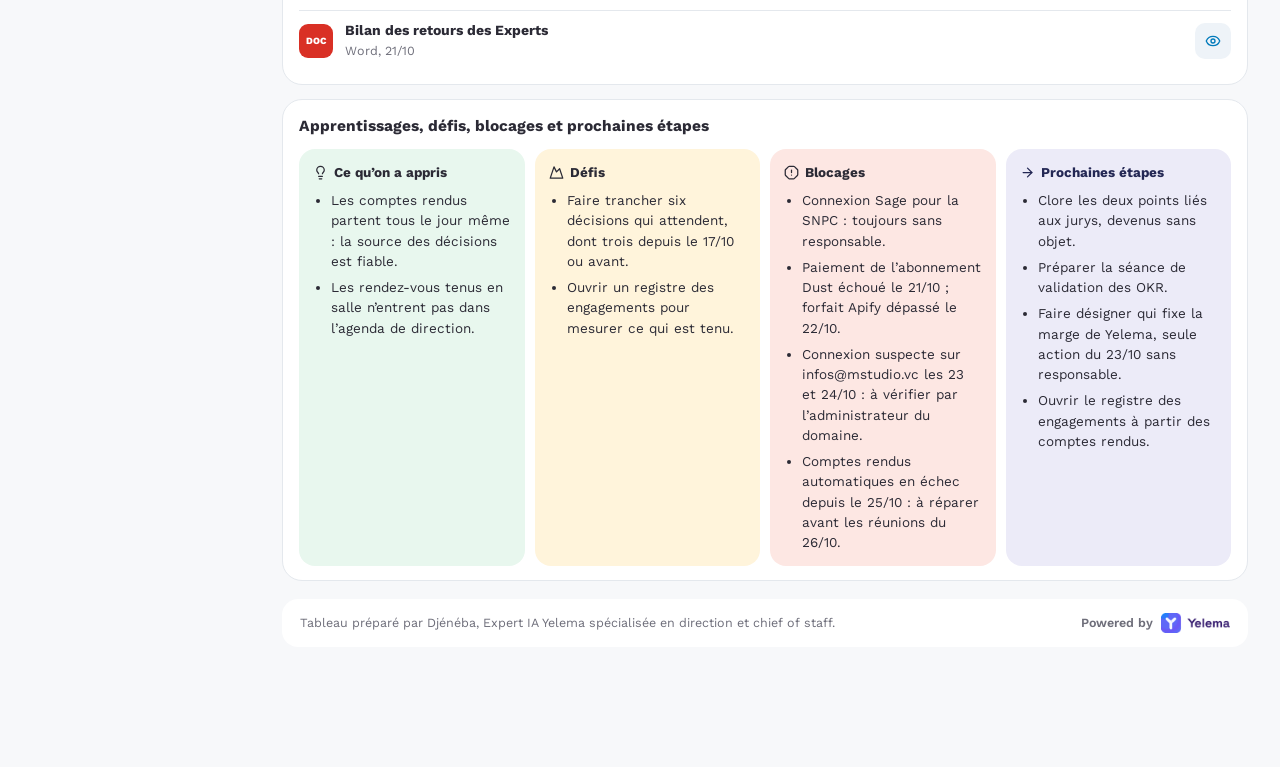
==== commit bca13475: "Tableau de la direction : mise à jour du 25/10/2026 à 20:05" ====
--- a/index.html
+++ b/index.html
@@ -23,7 +23,7 @@
 <symbol id="i15" viewBox="0 0 24 24" fill="none" stroke="currentColor" stroke-width="2" stroke-linecap="round" stroke-linejoin="round"><path d="M5 12h14"/><path d="m12 5 7 7-7 7"/></symbol></svg><div class="app">
 <aside class="sb"><div class="orgw"><a class="org" href="index.html"><img class="lg" src="assets/logo-mstudio.png" alt="Mstudio"><div><b>Mstudio</b><span>Espace de travail</span></div></a></div><div class="lb">Tableau de la direction</div><a class="mt on" href="index.html"><span class="p"><img src="img/djeneba.jpg" alt=""><i class="idle"></i></span><span class="grow"><span class="ell" style="display:block">Djénéba</span><small class="ell">Chief of Staff</small></span></a></aside>
 <main style="min-width:0"><header class="top"><a class="mlogo" href="index.html"><img src="assets/logo-mstudio.png" alt="Mstudio"></a><div class="crumb grow"><b>Tableaux de bord</b><span class="mute3">/ Djénéba</span></div></header><div class="page">
-<section class="tdm-head"><div class="tdm-who"><div class="tdm-id"><span style="display:inline-flex;align-items:center;justify-content:center;width:44px;height:44px;border-radius:50%;background:#232754;color:#fff;font-weight:700">D</span><span class="tdm-nm"><b>Direction de Mstudio</b><span>Lu par la direction générale</span></span></div><h1>Pilotage de la direction</h1><div class="tdm-meta"><span class="tdm-xp"><img src="img/djeneba.jpg" alt=""> Préparé par Djénéba, Expert Chief of Staff, à jour le 25/10/2026 à 18:45</span><button class="tdm-lnk" data-copylink type="button" aria-label="Copier le lien du tableau"><svg class="i s" aria-hidden="true"><use href="#i0"/></svg><span>leslita06.github.io/mstudio-direction/</span></button></div></div><div class="tdm-act"><button class="btn o sm" type="button" data-pdf><svg class="i s" aria-hidden="true"><use href="#i1"/></svg> Exporter en PDF</button></div></section>
+<section class="tdm-head"><div class="tdm-who"><div class="tdm-id"><span style="display:inline-flex;align-items:center;justify-content:center;width:44px;height:44px;border-radius:50%;background:#232754;color:#fff;font-weight:700">D</span><span class="tdm-nm"><b>Direction de Mstudio</b><span>Lu par la direction générale</span></span></div><h1>Pilotage de la direction</h1><div class="tdm-meta"><span class="tdm-xp"><img src="img/djeneba.jpg" alt=""> Préparé par Djénéba, Expert Chief of Staff, à jour le 25/10/2026 à 20:05</span><button class="tdm-lnk" data-copylink type="button" aria-label="Copier le lien du tableau"><svg class="i s" aria-hidden="true"><use href="#i0"/></svg><span>leslita06.github.io/mstudio-direction/</span></button></div></div><div class="tdm-act"><button class="btn o sm" type="button" data-pdf><svg class="i s" aria-hidden="true"><use href="#i1"/></svg> Exporter en PDF</button></div></section>
 <section class="mwg2">
 <article class="mw wide full" data-ty="Indicateurs de la direction"><header><h4>Indicateurs de la direction</h4></header><div class="kks" style="--kc:4">
 <div class="kk"><span><i class="kki"><svg class="i s" aria-hidden="true"><use href="#i2"/></svg></i>Objectifs du trimestre</span><b class="num">4 proposés</b><small class="warn">OKR T4 en projet, à valider en séance</small></div>
@@ -34,7 +34,7 @@
 <div class="kk"><span><i class="kki"><svg class="i s" aria-hidden="true"><use href="#i7"/></svg></i>Rendez-vous préparés</span><b class="num">1</b><small class="">brief Ministère du 20/10</small></div>
 <div class="kk"><span><i class="kki"><svg class="i s" aria-hidden="true"><use href="#i8"/></svg></i>Messages triés</span><b class="num">76</b><small class="">2 alertes de sécurité à regarder</small></div>
 <div class="kk"><span><i class="kki"><svg class="i s" aria-hidden="true"><use href="#i9"/></svg></i>Temps en réunion</span><b class="num">4 h</b><small class="">3 rendez-vous dans l’agenda, 19–23/10</small></div></div>
-<p class="tdm-src"><svg class="i s" aria-hidden="true"><use href="#i10"/></svg> Google Agenda, boîte de direction, comptes rendus et registre des validations, lus le 25/10 à 18:40. « À brancher » : pas encore de source, aucun chiffre estimé.</p></article>
+<p class="tdm-src"><svg class="i s" aria-hidden="true"><use href="#i10"/></svg> Google Agenda, boîte de direction, comptes rendus et registre des validations, lus le 25/10 à 20:02. « À brancher » : pas encore de source, aucun chiffre estimé.</p></article>
 <article class="mw wide" data-ty="Décisions en attente"><header><h4>Décisions en attente</h4></header><ul class="wcr">
 <li><span class="grow"><b>Un responsable par action ouverte</b><small>10 actions sans responsable</small></span><span class="pill late">depuis le 17/10</span></li>
 <li><span class="grow"><b>Rangement des espaces des Experts</b><small>Proposition du 17/10</small></span><span class="pill late">depuis le 17/10</span></li>
@@ -44,9 +44,9 @@
 <li><span class="grow"><b>Connexion Sage pour la SNPC</b><small>Aucun responsable désigné</small></span><span class="pill late">depuis le 15/10</span></li></ul>
 <p class="tdm-src"><svg class="i s" aria-hidden="true"><use href="#i10"/></svg> Registre des validations et journaux de Djénéba, lus le 23/10 à 15:40. Tranché le 23/10 : la revue du business plan a eu lieu. À clore : l’inscription des jurys et la question des documents candidats, sans objet depuis les jurys des 20 et 21/10.</p></article>
 <article class="mw" data-ty="Agenda à venir"><header><h4>Agenda à venir</h4></header><ul class="wag"><li class="ag"><span class="agt"><b>10:00</b><small>Lun 26 oct</small></span><span class="grow"><b>Jeko tech weekly</b><small>Agenda de direction</small></span><span class="pill br">À venir</span></li><li class="ag"><span class="agt"><b>11:00</b><small>Lun 26 oct</small></span><span class="grow"><b>Jeko pulse</b><small>Agenda de direction</small></span><span class="pill br">À venir</span></li><li class="ag"><span class="agt"><b>14:00</b><small>Lun 26 oct</small></span><span class="grow"><b>Réunion partenariat Revvo</b><small>Petite salle</small></span><span class="pill br">À venir</span></li><li class="ag"><span class="agt"><b>15:00</b><small>Lun 26 oct</small></span><span class="grow"><b>Formation des agents, point quotidien</b><small>Petite salle, chaque jour</small></span><span class="pill br">À venir</span></li><li class="ag"><span class="agt"><b>14:00</b><small>Mar 27 oct</small></span><span class="grow"><b>Ministère x Mstudio</b><small>Petite salle</small></span><span class="pill br">À venir</span></li><li class="ag"><span class="agt"><b>09:00</b><small>Ven 30 oct</small></span><span class="grow"><b>Jeko huddle</b><small>Agenda de direction</small></span><span class="pill br">À venir</span></li><li class="ag"><span class="agt"><b>Férié</b><small>Dim 1er nov</small></span><span class="grow"><b>Toussaint</b><small>Jours fériés Côte d’Ivoire</small></span><span class="pill br">À venir</span></li></ul>
-<p class="tdm-src"><svg class="i s" aria-hidden="true"><use href="#i10"/></svg> Google Agenda eir@mstudio.vc, Petite salle et jours fériés, lu le 25/10 à 18:40</p></article>
+<p class="tdm-src"><svg class="i s" aria-hidden="true"><use href="#i10"/></svg> Google Agenda eir@mstudio.vc, Petite salle et jours fériés, lu le 25/10 à 20:02</p></article>
 <article class="mw" data-ty="Boîte de direction"><header><h4>Boîte de direction</h4></header><div class="wtri"><div><b class="num">0</b><span>e-mails humains à traiter</span></div><div><b class="num">11</b><span>demandes d’accès à des documents</span></div><div><b class="num">3</b><span>paiements échoués signalés</span></div></div>
-<p class="tdm-src"><svg class="i s" aria-hidden="true"><use href="#i10"/></svg> Boîte eir@mstudio.vc, 76 messages reçus du 19 au 23/10, triés chaque matin à 9 h 33, relue le 25/10 à 18:40 : 2 alertes de sécurité Google (23 et 24/10)</p></article>
+<p class="tdm-src"><svg class="i s" aria-hidden="true"><use href="#i10"/></svg> Boîte eir@mstudio.vc, 76 messages reçus du 19 au 23/10, triés chaque matin à 9 h 33, relue le 25/10 à 20:02 : 2 alertes de sécurité Google (23 et 24/10)</p></article>
 <article class="mw wide" data-ty="Comptes rendus de la semaine"><header><h4>Comptes rendus de la semaine</h4></header><ul class="wcr">
 <li><span class="grow"><b>Formation des agents</b><small>Lun 19</small></span><span class="pill ok">Envoyé le jour même</span></li>
 <li><span class="grow"><b>Point interne Yelema</b><small>Lun 19</small></span><span class="pill ok">Envoyé le jour même</span></li>
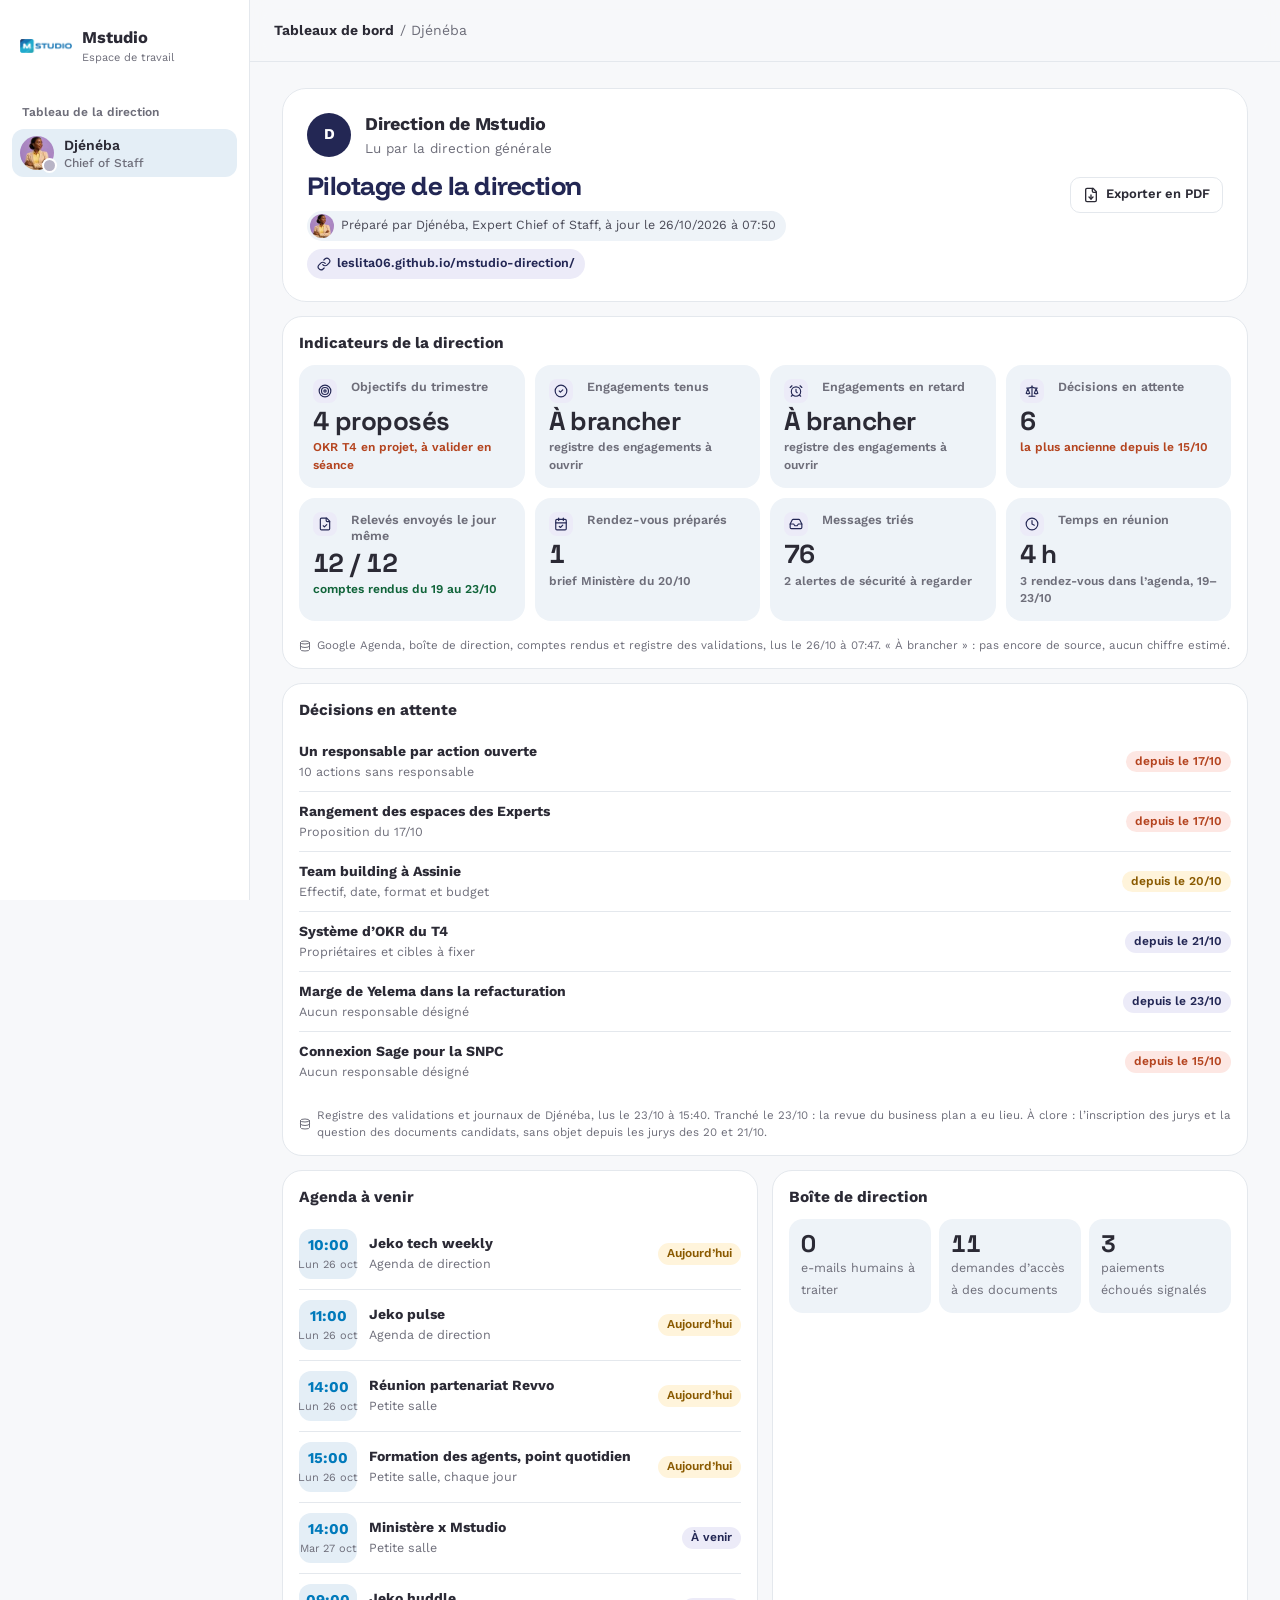
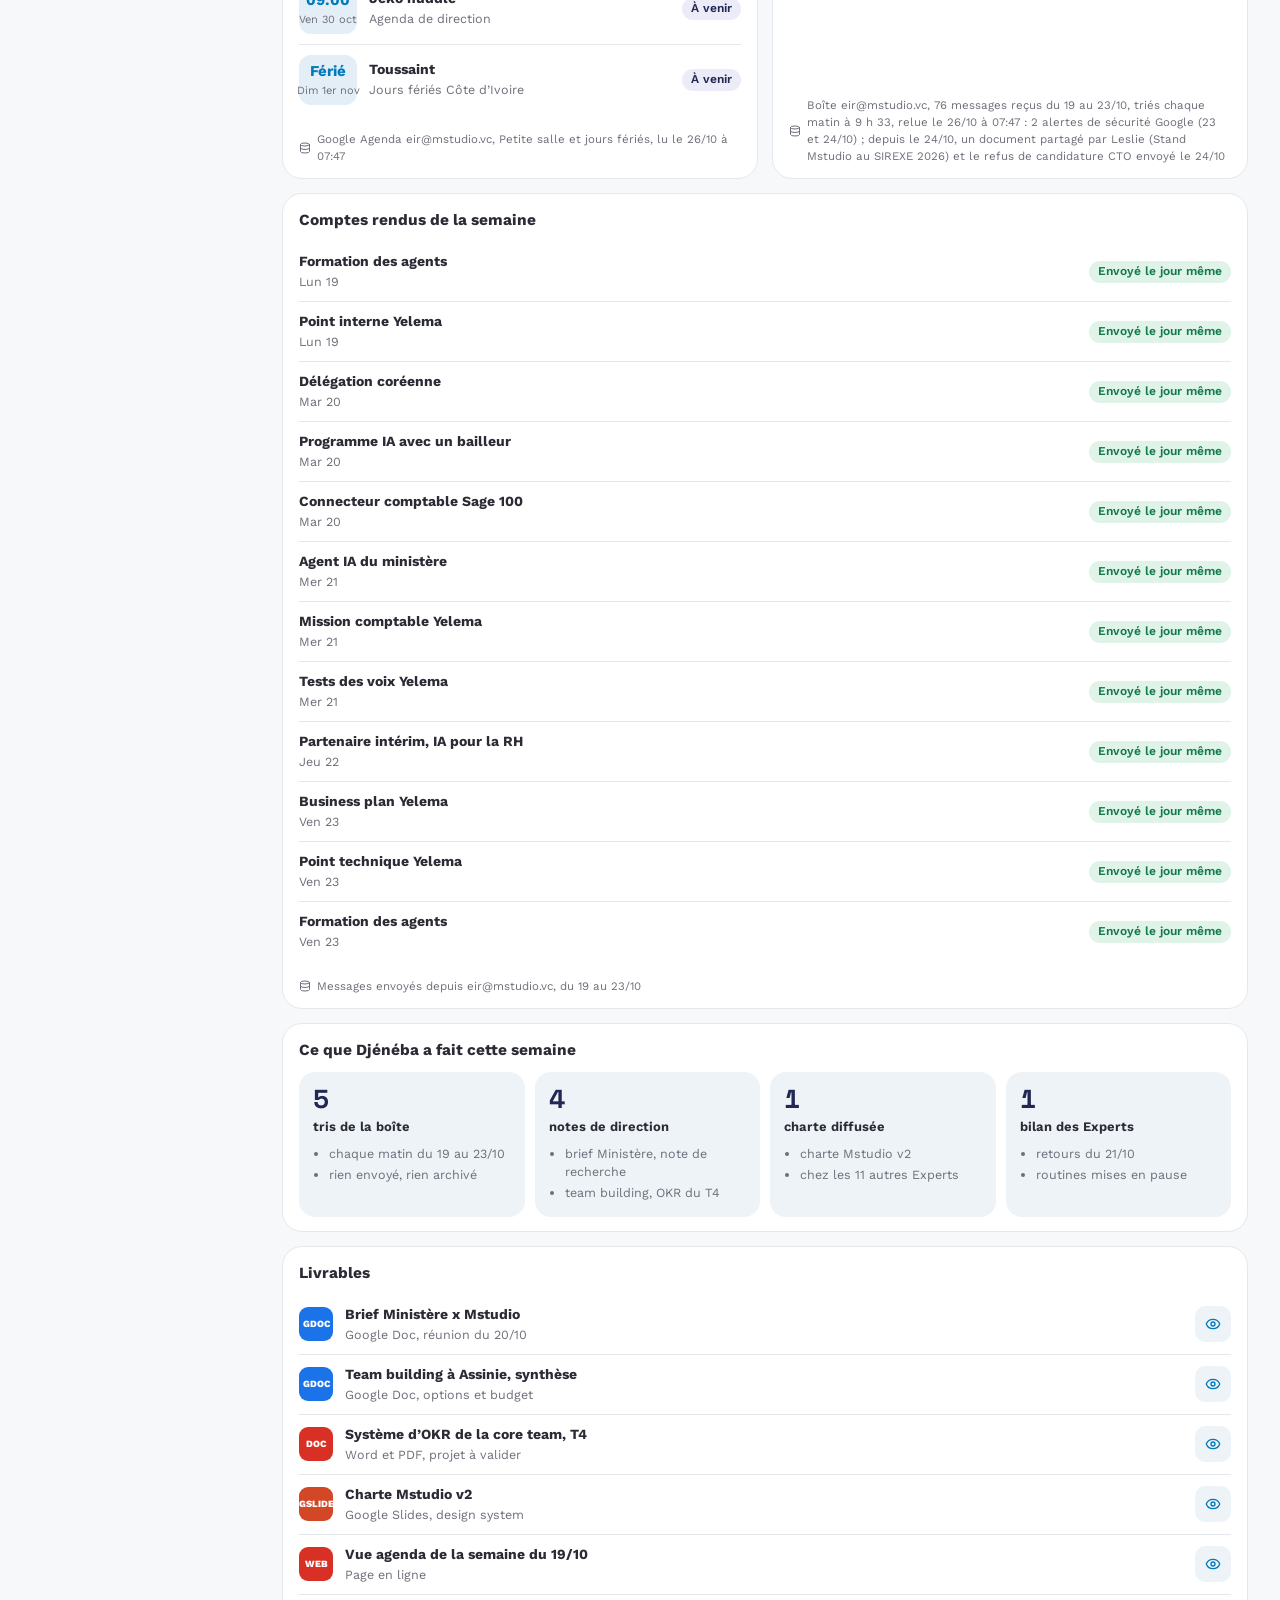
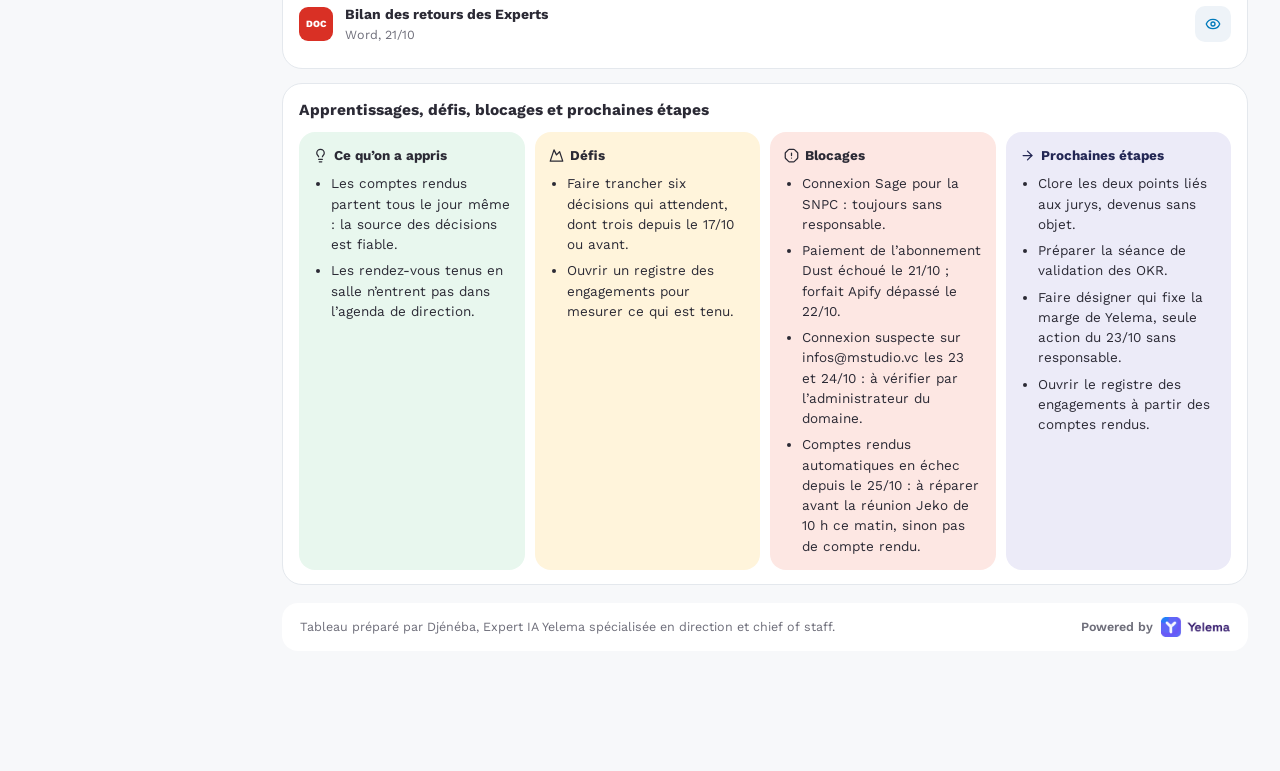
==== commit a571de79: "Tableau de la direction : 26/10 07:50 (racine + sous-dossier)" ====
--- a/index.html
+++ b/index.html
@@ -23,7 +23,7 @@
 <symbol id="i15" viewBox="0 0 24 24" fill="none" stroke="currentColor" stroke-width="2" stroke-linecap="round" stroke-linejoin="round"><path d="M5 12h14"/><path d="m12 5 7 7-7 7"/></symbol></svg><div class="app">
 <aside class="sb"><div class="orgw"><a class="org" href="index.html"><img class="lg" src="assets/logo-mstudio.png" alt="Mstudio"><div><b>Mstudio</b><span>Espace de travail</span></div></a></div><div class="lb">Tableau de la direction</div><a class="mt on" href="index.html"><span class="p"><img src="img/djeneba.jpg" alt=""><i class="idle"></i></span><span class="grow"><span class="ell" style="display:block">Djénéba</span><small class="ell">Chief of Staff</small></span></a></aside>
 <main style="min-width:0"><header class="top"><a class="mlogo" href="index.html"><img src="assets/logo-mstudio.png" alt="Mstudio"></a><div class="crumb grow"><b>Tableaux de bord</b><span class="mute3">/ Djénéba</span></div></header><div class="page">
-<section class="tdm-head"><div class="tdm-who"><div class="tdm-id"><span style="display:inline-flex;align-items:center;justify-content:center;width:44px;height:44px;border-radius:50%;background:#232754;color:#fff;font-weight:700">D</span><span class="tdm-nm"><b>Direction de Mstudio</b><span>Lu par la direction générale</span></span></div><h1>Pilotage de la direction</h1><div class="tdm-meta"><span class="tdm-xp"><img src="img/djeneba.jpg" alt=""> Préparé par Djénéba, Expert Chief of Staff, à jour le 25/10/2026 à 20:05</span><button class="tdm-lnk" data-copylink type="button" aria-label="Copier le lien du tableau"><svg class="i s" aria-hidden="true"><use href="#i0"/></svg><span>leslita06.github.io/mstudio-direction/</span></button></div></div><div class="tdm-act"><button class="btn o sm" type="button" data-pdf><svg class="i s" aria-hidden="true"><use href="#i1"/></svg> Exporter en PDF</button></div></section>
+<section class="tdm-head"><div class="tdm-who"><div class="tdm-id"><span style="display:inline-flex;align-items:center;justify-content:center;width:44px;height:44px;border-radius:50%;background:#232754;color:#fff;font-weight:700">D</span><span class="tdm-nm"><b>Direction de Mstudio</b><span>Lu par la direction générale</span></span></div><h1>Pilotage de la direction</h1><div class="tdm-meta"><span class="tdm-xp"><img src="img/djeneba.jpg" alt=""> Préparé par Djénéba, Expert Chief of Staff, à jour le 26/10/2026 à 07:50</span><button class="tdm-lnk" data-copylink type="button" aria-label="Copier le lien du tableau"><svg class="i s" aria-hidden="true"><use href="#i0"/></svg><span>leslita06.github.io/mstudio-direction/</span></button></div></div><div class="tdm-act"><button class="btn o sm" type="button" data-pdf><svg class="i s" aria-hidden="true"><use href="#i1"/></svg> Exporter en PDF</button></div></section>
 <section class="mwg2">
 <article class="mw wide full" data-ty="Indicateurs de la direction"><header><h4>Indicateurs de la direction</h4></header><div class="kks" style="--kc:4">
 <div class="kk"><span><i class="kki"><svg class="i s" aria-hidden="true"><use href="#i2"/></svg></i>Objectifs du trimestre</span><b class="num">4 proposés</b><small class="warn">OKR T4 en projet, à valider en séance</small></div>
@@ -34,7 +34,7 @@
 <div class="kk"><span><i class="kki"><svg class="i s" aria-hidden="true"><use href="#i7"/></svg></i>Rendez-vous préparés</span><b class="num">1</b><small class="">brief Ministère du 20/10</small></div>
 <div class="kk"><span><i class="kki"><svg class="i s" aria-hidden="true"><use href="#i8"/></svg></i>Messages triés</span><b class="num">76</b><small class="">2 alertes de sécurité à regarder</small></div>
 <div class="kk"><span><i class="kki"><svg class="i s" aria-hidden="true"><use href="#i9"/></svg></i>Temps en réunion</span><b class="num">4 h</b><small class="">3 rendez-vous dans l’agenda, 19–23/10</small></div></div>
-<p class="tdm-src"><svg class="i s" aria-hidden="true"><use href="#i10"/></svg> Google Agenda, boîte de direction, comptes rendus et registre des validations, lus le 25/10 à 20:02. « À brancher » : pas encore de source, aucun chiffre estimé.</p></article>
+<p class="tdm-src"><svg class="i s" aria-hidden="true"><use href="#i10"/></svg> Google Agenda, boîte de direction, comptes rendus et registre des validations, lus le 26/10 à 07:47. « À brancher » : pas encore de source, aucun chiffre estimé.</p></article>
 <article class="mw wide" data-ty="Décisions en attente"><header><h4>Décisions en attente</h4></header><ul class="wcr">
 <li><span class="grow"><b>Un responsable par action ouverte</b><small>10 actions sans responsable</small></span><span class="pill late">depuis le 17/10</span></li>
 <li><span class="grow"><b>Rangement des espaces des Experts</b><small>Proposition du 17/10</small></span><span class="pill late">depuis le 17/10</span></li>
@@ -43,10 +43,10 @@
 <li><span class="grow"><b>Marge de Yelema dans la refacturation</b><small>Aucun responsable désigné</small></span><span class="pill br">depuis le 23/10</span></li>
 <li><span class="grow"><b>Connexion Sage pour la SNPC</b><small>Aucun responsable désigné</small></span><span class="pill late">depuis le 15/10</span></li></ul>
 <p class="tdm-src"><svg class="i s" aria-hidden="true"><use href="#i10"/></svg> Registre des validations et journaux de Djénéba, lus le 23/10 à 15:40. Tranché le 23/10 : la revue du business plan a eu lieu. À clore : l’inscription des jurys et la question des documents candidats, sans objet depuis les jurys des 20 et 21/10.</p></article>
-<article class="mw" data-ty="Agenda à venir"><header><h4>Agenda à venir</h4></header><ul class="wag"><li class="ag"><span class="agt"><b>10:00</b><small>Lun 26 oct</small></span><span class="grow"><b>Jeko tech weekly</b><small>Agenda de direction</small></span><span class="pill br">À venir</span></li><li class="ag"><span class="agt"><b>11:00</b><small>Lun 26 oct</small></span><span class="grow"><b>Jeko pulse</b><small>Agenda de direction</small></span><span class="pill br">À venir</span></li><li class="ag"><span class="agt"><b>14:00</b><small>Lun 26 oct</small></span><span class="grow"><b>Réunion partenariat Revvo</b><small>Petite salle</small></span><span class="pill br">À venir</span></li><li class="ag"><span class="agt"><b>15:00</b><small>Lun 26 oct</small></span><span class="grow"><b>Formation des agents, point quotidien</b><small>Petite salle, chaque jour</small></span><span class="pill br">À venir</span></li><li class="ag"><span class="agt"><b>14:00</b><small>Mar 27 oct</small></span><span class="grow"><b>Ministère x Mstudio</b><small>Petite salle</small></span><span class="pill br">À venir</span></li><li class="ag"><span class="agt"><b>09:00</b><small>Ven 30 oct</small></span><span class="grow"><b>Jeko huddle</b><small>Agenda de direction</small></span><span class="pill br">À venir</span></li><li class="ag"><span class="agt"><b>Férié</b><small>Dim 1er nov</small></span><span class="grow"><b>Toussaint</b><small>Jours fériés Côte d’Ivoire</small></span><span class="pill br">À venir</span></li></ul>
-<p class="tdm-src"><svg class="i s" aria-hidden="true"><use href="#i10"/></svg> Google Agenda eir@mstudio.vc, Petite salle et jours fériés, lu le 25/10 à 20:02</p></article>
+<article class="mw" data-ty="Agenda à venir"><header><h4>Agenda à venir</h4></header><ul class="wag"><li class="ag"><span class="agt"><b>10:00</b><small>Lun 26 oct</small></span><span class="grow"><b>Jeko tech weekly</b><small>Agenda de direction</small></span><span class="pill mid">Aujourd’hui</span></li><li class="ag"><span class="agt"><b>11:00</b><small>Lun 26 oct</small></span><span class="grow"><b>Jeko pulse</b><small>Agenda de direction</small></span><span class="pill mid">Aujourd’hui</span></li><li class="ag"><span class="agt"><b>14:00</b><small>Lun 26 oct</small></span><span class="grow"><b>Réunion partenariat Revvo</b><small>Petite salle</small></span><span class="pill mid">Aujourd’hui</span></li><li class="ag"><span class="agt"><b>15:00</b><small>Lun 26 oct</small></span><span class="grow"><b>Formation des agents, point quotidien</b><small>Petite salle, chaque jour</small></span><span class="pill mid">Aujourd’hui</span></li><li class="ag"><span class="agt"><b>14:00</b><small>Mar 27 oct</small></span><span class="grow"><b>Ministère x Mstudio</b><small>Petite salle</small></span><span class="pill br">À venir</span></li><li class="ag"><span class="agt"><b>09:00</b><small>Ven 30 oct</small></span><span class="grow"><b>Jeko huddle</b><small>Agenda de direction</small></span><span class="pill br">À venir</span></li><li class="ag"><span class="agt"><b>Férié</b><small>Dim 1er nov</small></span><span class="grow"><b>Toussaint</b><small>Jours fériés Côte d’Ivoire</small></span><span class="pill br">À venir</span></li></ul>
+<p class="tdm-src"><svg class="i s" aria-hidden="true"><use href="#i10"/></svg> Google Agenda eir@mstudio.vc, Petite salle et jours fériés, lu le 26/10 à 07:47</p></article>
 <article class="mw" data-ty="Boîte de direction"><header><h4>Boîte de direction</h4></header><div class="wtri"><div><b class="num">0</b><span>e-mails humains à traiter</span></div><div><b class="num">11</b><span>demandes d’accès à des documents</span></div><div><b class="num">3</b><span>paiements échoués signalés</span></div></div>
-<p class="tdm-src"><svg class="i s" aria-hidden="true"><use href="#i10"/></svg> Boîte eir@mstudio.vc, 76 messages reçus du 19 au 23/10, triés chaque matin à 9 h 33, relue le 25/10 à 20:02 : 2 alertes de sécurité Google (23 et 24/10)</p></article>
+<p class="tdm-src"><svg class="i s" aria-hidden="true"><use href="#i10"/></svg> Boîte eir@mstudio.vc, 76 messages reçus du 19 au 23/10, triés chaque matin à 9 h 33, relue le 26/10 à 07:47 : 2 alertes de sécurité Google (23 et 24/10) ; depuis le 24/10, un document partagé par Leslie (Stand Mstudio au SIREXE 2026) et le refus de candidature CTO envoyé le 24/10</p></article>
 <article class="mw wide" data-ty="Comptes rendus de la semaine"><header><h4>Comptes rendus de la semaine</h4></header><ul class="wcr">
 <li><span class="grow"><b>Formation des agents</b><small>Lun 19</small></span><span class="pill ok">Envoyé le jour même</span></li>
 <li><span class="grow"><b>Point interne Yelema</b><small>Lun 19</small></span><span class="pill ok">Envoyé le jour même</span></li>
@@ -93,7 +93,7 @@
 <li>Connexion Sage pour la SNPC : toujours sans responsable.</li>
 <li>Paiement de l’abonnement Dust échoué le 21/10 ; forfait Apify dépassé le 22/10.</li>
 <li>Connexion suspecte sur infos@mstudio.vc les 23 et 24/10 : à vérifier par l’administrateur du domaine.</li>
-<li>Comptes rendus automatiques en échec depuis le 25/10 : à réparer avant les réunions du 26/10.</li></ul></div>
+<li>Comptes rendus automatiques en échec depuis le 25/10 : à réparer avant la réunion Jeko de 10 h ce matin, sinon pas de compte rendu.</li></ul></div>
 <div class="lrn n"><h5><svg class="i s" aria-hidden="true"><use href="#i15"/></svg> Prochaines étapes</h5><ul>
 <li>Clore les deux points liés aux jurys, devenus sans objet.</li>
 <li>Préparer la séance de validation des OKR.</li>
--- a/direction-extra.css
+++ b/direction-extra.css
@@ -1 +1,2 @@
 .pill.ok{background:var(--ok-pale);color:var(--ok)}.pill.mid{background:#FFF4DB;color:#8A5A00}.pill.late{background:#FDE7E3;color:#B4441F}.wag,.wcr{list-style:none;margin:0;padding:0;display:flex;flex-direction:column}.wag li,.wcr li{display:flex;align-items:center;gap:12px;padding:10px 0;border-bottom:1px solid var(--line)}.wag li:last-child,.wcr li:last-child{border-bottom:0}.wag .grow b,.wcr .grow b{display:block;font-size:14px;line-height:1.35}.wag .grow small,.wcr .grow small{display:block;font-size:12.5px;color:var(--ink-3);margin-top:2px}.wag .grow,.wcr .grow{min-width:0}.wtri{display:grid;grid-template-columns:repeat(3,minmax(0,1fr));gap:8px}.wtri>div{padding:12px;border-radius:14px;background:var(--soft)}.wtri b{display:block;font-size:24px;line-height:1.1}.wtri span{font-size:12.5px;color:var(--ink-3)}@media (max-width:700px){.wtri b{font-size:20px}}.kk small.up{color:#11643A}.kk small.warn{color:#B4441F}.tdm-f.g{background:#1A73E8}.tdm-lv .tdm-go{width:36px;height:36px;border-radius:10px;display:grid;place-items:center;background:var(--soft);color:var(--brand);flex:none}.tdm-lv .tdm-go svg{width:16px;height:16px}
+@media (max-width:1100px){.mwg2>.mw.full{grid-column:1/-1}.mw .kks{grid-template-columns:repeat(auto-fit,minmax(140px,1fr))}}
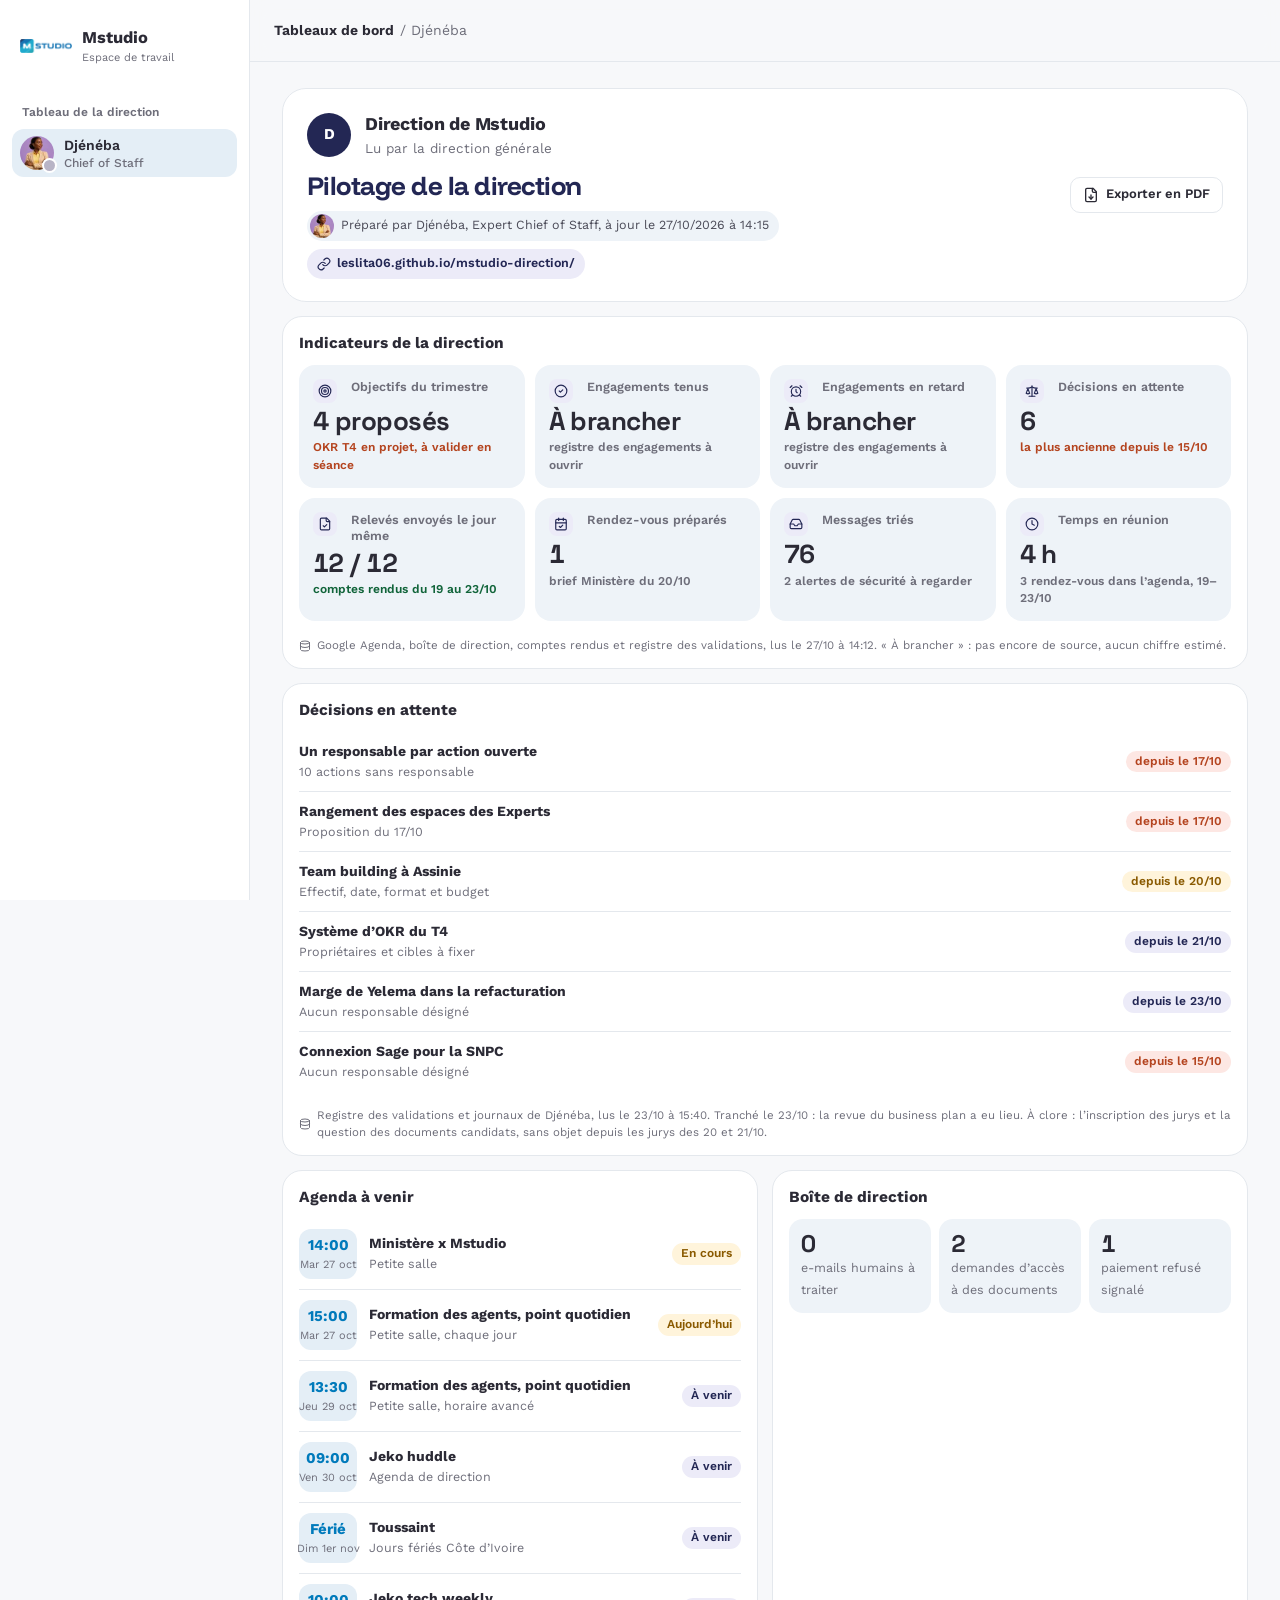
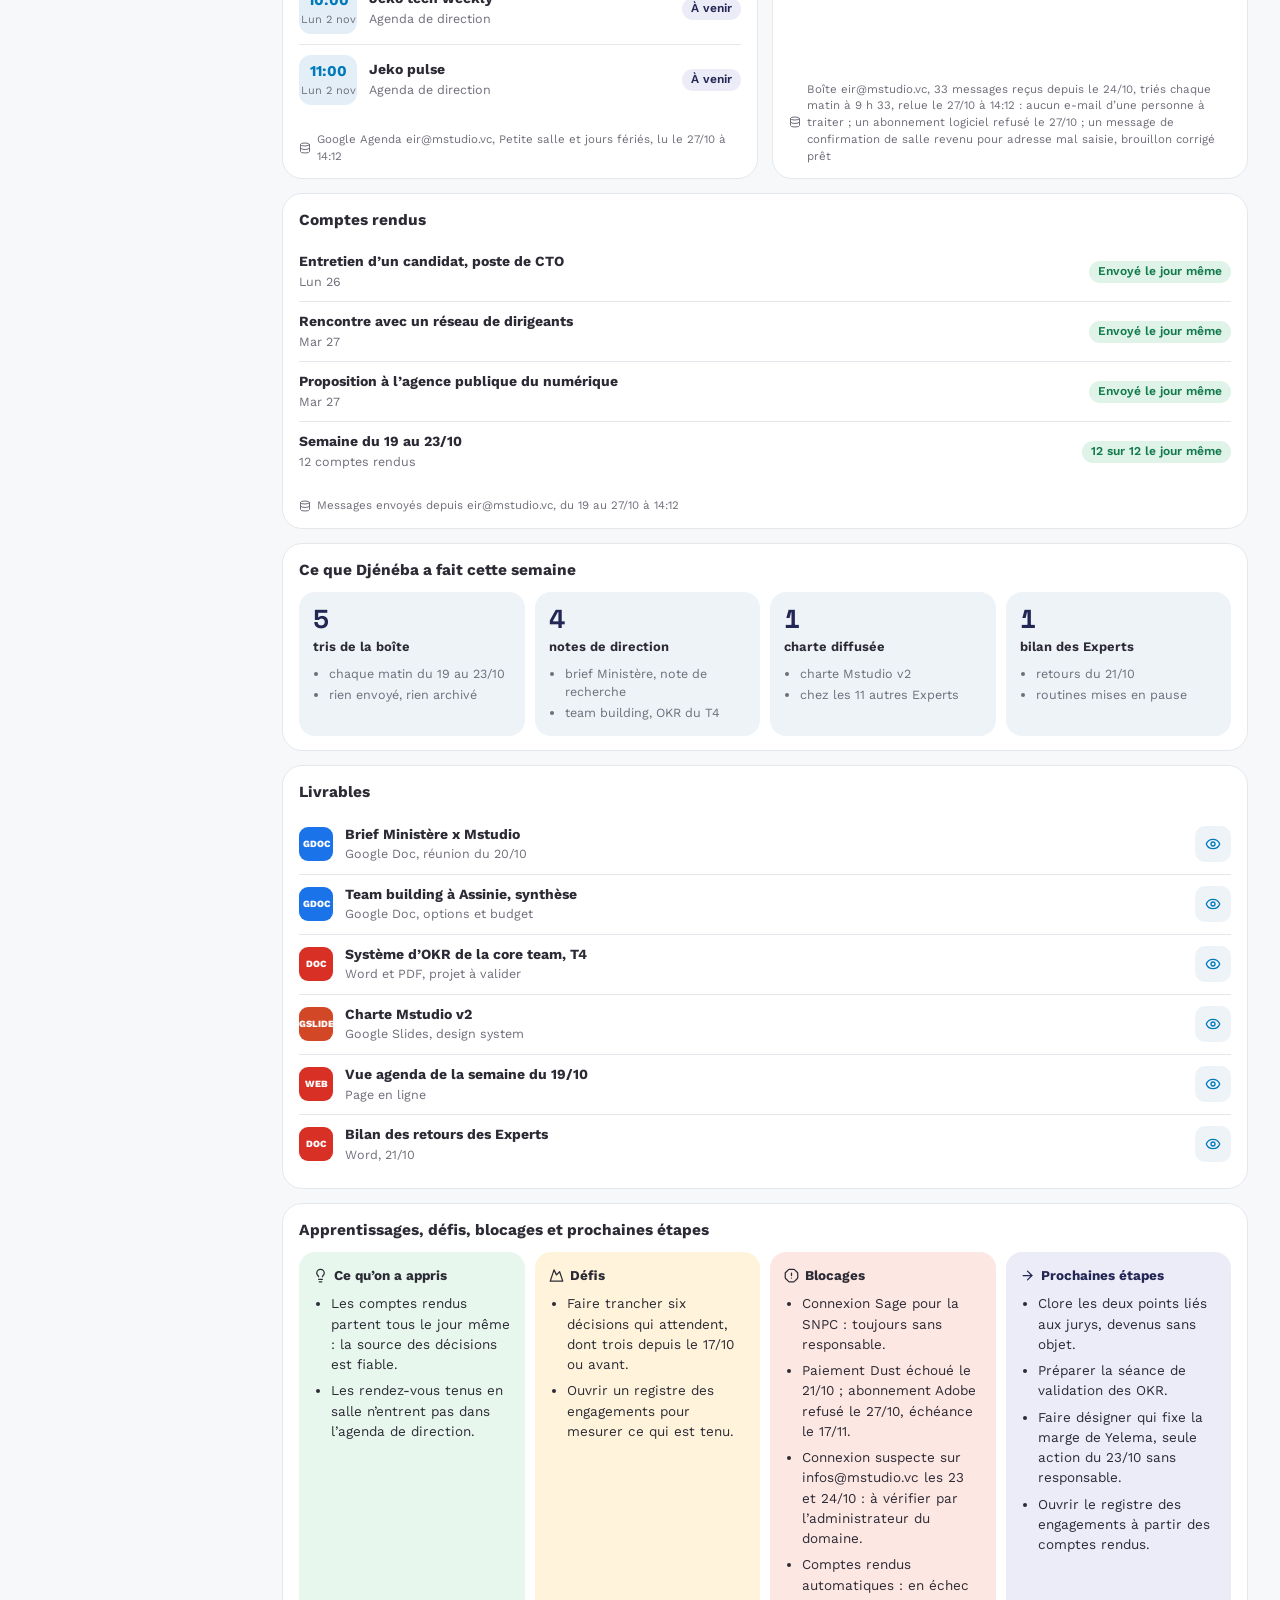
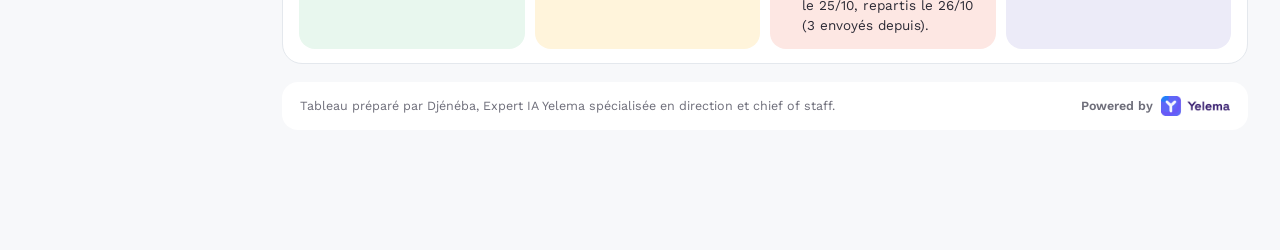
==== commit afa67408: "Tableau de la direction, mise à jour du 27/10 à 14:15" ====
--- a/index.html
+++ b/index.html
@@ -23,7 +23,7 @@
 <symbol id="i15" viewBox="0 0 24 24" fill="none" stroke="currentColor" stroke-width="2" stroke-linecap="round" stroke-linejoin="round"><path d="M5 12h14"/><path d="m12 5 7 7-7 7"/></symbol></svg><div class="app">
 <aside class="sb"><div class="orgw"><a class="org" href="index.html"><img class="lg" src="assets/logo-mstudio.png" alt="Mstudio"><div><b>Mstudio</b><span>Espace de travail</span></div></a></div><div class="lb">Tableau de la direction</div><a class="mt on" href="index.html"><span class="p"><img src="img/djeneba.jpg" alt=""><i class="idle"></i></span><span class="grow"><span class="ell" style="display:block">Djénéba</span><small class="ell">Chief of Staff</small></span></a></aside>
 <main style="min-width:0"><header class="top"><a class="mlogo" href="index.html"><img src="assets/logo-mstudio.png" alt="Mstudio"></a><div class="crumb grow"><b>Tableaux de bord</b><span class="mute3">/ Djénéba</span></div></header><div class="page">
-<section class="tdm-head"><div class="tdm-who"><div class="tdm-id"><span style="display:inline-flex;align-items:center;justify-content:center;width:44px;height:44px;border-radius:50%;background:#232754;color:#fff;font-weight:700">D</span><span class="tdm-nm"><b>Direction de Mstudio</b><span>Lu par la direction générale</span></span></div><h1>Pilotage de la direction</h1><div class="tdm-meta"><span class="tdm-xp"><img src="img/djeneba.jpg" alt=""> Préparé par Djénéba, Expert Chief of Staff, à jour le 26/10/2026 à 07:50</span><button class="tdm-lnk" data-copylink type="button" aria-label="Copier le lien du tableau"><svg class="i s" aria-hidden="true"><use href="#i0"/></svg><span>leslita06.github.io/mstudio-direction/</span></button></div></div><div class="tdm-act"><button class="btn o sm" type="button" data-pdf><svg class="i s" aria-hidden="true"><use href="#i1"/></svg> Exporter en PDF</button></div></section>
+<section class="tdm-head"><div class="tdm-who"><div class="tdm-id"><span style="display:inline-flex;align-items:center;justify-content:center;width:44px;height:44px;border-radius:50%;background:#232754;color:#fff;font-weight:700">D</span><span class="tdm-nm"><b>Direction de Mstudio</b><span>Lu par la direction générale</span></span></div><h1>Pilotage de la direction</h1><div class="tdm-meta"><span class="tdm-xp"><img src="img/djeneba.jpg" alt=""> Préparé par Djénéba, Expert Chief of Staff, à jour le 27/10/2026 à 14:15</span><button class="tdm-lnk" data-copylink type="button" aria-label="Copier le lien du tableau"><svg class="i s" aria-hidden="true"><use href="#i0"/></svg><span>leslita06.github.io/mstudio-direction/</span></button></div></div><div class="tdm-act"><button class="btn o sm" type="button" data-pdf><svg class="i s" aria-hidden="true"><use href="#i1"/></svg> Exporter en PDF</button></div></section>
 <section class="mwg2">
 <article class="mw wide full" data-ty="Indicateurs de la direction"><header><h4>Indicateurs de la direction</h4></header><div class="kks" style="--kc:4">
 <div class="kk"><span><i class="kki"><svg class="i s" aria-hidden="true"><use href="#i2"/></svg></i>Objectifs du trimestre</span><b class="num">4 proposés</b><small class="warn">OKR T4 en projet, à valider en séance</small></div>
@@ -34,7 +34,7 @@
 <div class="kk"><span><i class="kki"><svg class="i s" aria-hidden="true"><use href="#i7"/></svg></i>Rendez-vous préparés</span><b class="num">1</b><small class="">brief Ministère du 20/10</small></div>
 <div class="kk"><span><i class="kki"><svg class="i s" aria-hidden="true"><use href="#i8"/></svg></i>Messages triés</span><b class="num">76</b><small class="">2 alertes de sécurité à regarder</small></div>
 <div class="kk"><span><i class="kki"><svg class="i s" aria-hidden="true"><use href="#i9"/></svg></i>Temps en réunion</span><b class="num">4 h</b><small class="">3 rendez-vous dans l’agenda, 19–23/10</small></div></div>
-<p class="tdm-src"><svg class="i s" aria-hidden="true"><use href="#i10"/></svg> Google Agenda, boîte de direction, comptes rendus et registre des validations, lus le 26/10 à 07:47. « À brancher » : pas encore de source, aucun chiffre estimé.</p></article>
+<p class="tdm-src"><svg class="i s" aria-hidden="true"><use href="#i10"/></svg> Google Agenda, boîte de direction, comptes rendus et registre des validations, lus le 27/10 à 14:12. « À brancher » : pas encore de source, aucun chiffre estimé.</p></article>
 <article class="mw wide" data-ty="Décisions en attente"><header><h4>Décisions en attente</h4></header><ul class="wcr">
 <li><span class="grow"><b>Un responsable par action ouverte</b><small>10 actions sans responsable</small></span><span class="pill late">depuis le 17/10</span></li>
 <li><span class="grow"><b>Rangement des espaces des Experts</b><small>Proposition du 17/10</small></span><span class="pill late">depuis le 17/10</span></li>
@@ -43,24 +43,16 @@
 <li><span class="grow"><b>Marge de Yelema dans la refacturation</b><small>Aucun responsable désigné</small></span><span class="pill br">depuis le 23/10</span></li>
 <li><span class="grow"><b>Connexion Sage pour la SNPC</b><small>Aucun responsable désigné</small></span><span class="pill late">depuis le 15/10</span></li></ul>
 <p class="tdm-src"><svg class="i s" aria-hidden="true"><use href="#i10"/></svg> Registre des validations et journaux de Djénéba, lus le 23/10 à 15:40. Tranché le 23/10 : la revue du business plan a eu lieu. À clore : l’inscription des jurys et la question des documents candidats, sans objet depuis les jurys des 20 et 21/10.</p></article>
-<article class="mw" data-ty="Agenda à venir"><header><h4>Agenda à venir</h4></header><ul class="wag"><li class="ag"><span class="agt"><b>10:00</b><small>Lun 26 oct</small></span><span class="grow"><b>Jeko tech weekly</b><small>Agenda de direction</small></span><span class="pill mid">Aujourd’hui</span></li><li class="ag"><span class="agt"><b>11:00</b><small>Lun 26 oct</small></span><span class="grow"><b>Jeko pulse</b><small>Agenda de direction</small></span><span class="pill mid">Aujourd’hui</span></li><li class="ag"><span class="agt"><b>14:00</b><small>Lun 26 oct</small></span><span class="grow"><b>Réunion partenariat Revvo</b><small>Petite salle</small></span><span class="pill mid">Aujourd’hui</span></li><li class="ag"><span class="agt"><b>15:00</b><small>Lun 26 oct</small></span><span class="grow"><b>Formation des agents, point quotidien</b><small>Petite salle, chaque jour</small></span><span class="pill mid">Aujourd’hui</span></li><li class="ag"><span class="agt"><b>14:00</b><small>Mar 27 oct</small></span><span class="grow"><b>Ministère x Mstudio</b><small>Petite salle</small></span><span class="pill br">À venir</span></li><li class="ag"><span class="agt"><b>09:00</b><small>Ven 30 oct</small></span><span class="grow"><b>Jeko huddle</b><small>Agenda de direction</small></span><span class="pill br">À venir</span></li><li class="ag"><span class="agt"><b>Férié</b><small>Dim 1er nov</small></span><span class="grow"><b>Toussaint</b><small>Jours fériés Côte d’Ivoire</small></span><span class="pill br">À venir</span></li></ul>
-<p class="tdm-src"><svg class="i s" aria-hidden="true"><use href="#i10"/></svg> Google Agenda eir@mstudio.vc, Petite salle et jours fériés, lu le 26/10 à 07:47</p></article>
-<article class="mw" data-ty="Boîte de direction"><header><h4>Boîte de direction</h4></header><div class="wtri"><div><b class="num">0</b><span>e-mails humains à traiter</span></div><div><b class="num">11</b><span>demandes d’accès à des documents</span></div><div><b class="num">3</b><span>paiements échoués signalés</span></div></div>
-<p class="tdm-src"><svg class="i s" aria-hidden="true"><use href="#i10"/></svg> Boîte eir@mstudio.vc, 76 messages reçus du 19 au 23/10, triés chaque matin à 9 h 33, relue le 26/10 à 07:47 : 2 alertes de sécurité Google (23 et 24/10) ; depuis le 24/10, un document partagé par Leslie (Stand Mstudio au SIREXE 2026) et le refus de candidature CTO envoyé le 24/10</p></article>
-<article class="mw wide" data-ty="Comptes rendus de la semaine"><header><h4>Comptes rendus de la semaine</h4></header><ul class="wcr">
-<li><span class="grow"><b>Formation des agents</b><small>Lun 19</small></span><span class="pill ok">Envoyé le jour même</span></li>
-<li><span class="grow"><b>Point interne Yelema</b><small>Lun 19</small></span><span class="pill ok">Envoyé le jour même</span></li>
-<li><span class="grow"><b>Délégation coréenne</b><small>Mar 20</small></span><span class="pill ok">Envoyé le jour même</span></li>
-<li><span class="grow"><b>Programme IA avec un bailleur</b><small>Mar 20</small></span><span class="pill ok">Envoyé le jour même</span></li>
-<li><span class="grow"><b>Connecteur comptable Sage 100</b><small>Mar 20</small></span><span class="pill ok">Envoyé le jour même</span></li>
-<li><span class="grow"><b>Agent IA du ministère</b><small>Mer 21</small></span><span class="pill ok">Envoyé le jour même</span></li>
-<li><span class="grow"><b>Mission comptable Yelema</b><small>Mer 21</small></span><span class="pill ok">Envoyé le jour même</span></li>
-<li><span class="grow"><b>Tests des voix Yelema</b><small>Mer 21</small></span><span class="pill ok">Envoyé le jour même</span></li>
-<li><span class="grow"><b>Partenaire intérim, IA pour la RH</b><small>Jeu 22</small></span><span class="pill ok">Envoyé le jour même</span></li>
-<li><span class="grow"><b>Business plan Yelema</b><small>Ven 23</small></span><span class="pill ok">Envoyé le jour même</span></li>
-<li><span class="grow"><b>Point technique Yelema</b><small>Ven 23</small></span><span class="pill ok">Envoyé le jour même</span></li>
-<li><span class="grow"><b>Formation des agents</b><small>Ven 23</small></span><span class="pill ok">Envoyé le jour même</span></li></ul>
-<p class="tdm-src"><svg class="i s" aria-hidden="true"><use href="#i10"/></svg> Messages envoyés depuis eir@mstudio.vc, du 19 au 23/10</p></article>
+<article class="mw" data-ty="Agenda à venir"><header><h4>Agenda à venir</h4></header><ul class="wag"><li class="ag"><span class="agt"><b>14:00</b><small>Mar 27 oct</small></span><span class="grow"><b>Ministère x Mstudio</b><small>Petite salle</small></span><span class="pill mid">En cours</span></li><li class="ag"><span class="agt"><b>15:00</b><small>Mar 27 oct</small></span><span class="grow"><b>Formation des agents, point quotidien</b><small>Petite salle, chaque jour</small></span><span class="pill mid">Aujourd’hui</span></li><li class="ag"><span class="agt"><b>13:30</b><small>Jeu 29 oct</small></span><span class="grow"><b>Formation des agents, point quotidien</b><small>Petite salle, horaire avancé</small></span><span class="pill br">À venir</span></li><li class="ag"><span class="agt"><b>09:00</b><small>Ven 30 oct</small></span><span class="grow"><b>Jeko huddle</b><small>Agenda de direction</small></span><span class="pill br">À venir</span></li><li class="ag"><span class="agt"><b>Férié</b><small>Dim 1er nov</small></span><span class="grow"><b>Toussaint</b><small>Jours fériés Côte d’Ivoire</small></span><span class="pill br">À venir</span></li><li class="ag"><span class="agt"><b>10:00</b><small>Lun 2 nov</small></span><span class="grow"><b>Jeko tech weekly</b><small>Agenda de direction</small></span><span class="pill br">À venir</span></li><li class="ag"><span class="agt"><b>11:00</b><small>Lun 2 nov</small></span><span class="grow"><b>Jeko pulse</b><small>Agenda de direction</small></span><span class="pill br">À venir</span></li></ul>
+<p class="tdm-src"><svg class="i s" aria-hidden="true"><use href="#i10"/></svg> Google Agenda eir@mstudio.vc, Petite salle et jours fériés, lu le 27/10 à 14:12</p></article>
+<article class="mw" data-ty="Boîte de direction"><header><h4>Boîte de direction</h4></header><div class="wtri"><div><b class="num">0</b><span>e-mails humains à traiter</span></div><div><b class="num">2</b><span>demandes d’accès à des documents</span></div><div><b class="num">1</b><span>paiement refusé signalé</span></div></div>
+<p class="tdm-src"><svg class="i s" aria-hidden="true"><use href="#i10"/></svg> Boîte eir@mstudio.vc, 33 messages reçus depuis le 24/10, triés chaque matin à 9 h 33, relue le 27/10 à 14:12 : aucun e-mail d’une personne à traiter ; un abonnement logiciel refusé le 27/10 ; un message de confirmation de salle revenu pour adresse mal saisie, brouillon corrigé prêt</p></article>
+<article class="mw wide" data-ty="Comptes rendus de la semaine"><header><h4>Comptes rendus</h4></header><ul class="wcr">
+<li><span class="grow"><b>Entretien d’un candidat, poste de CTO</b><small>Lun 26</small></span><span class="pill ok">Envoyé le jour même</span></li>
+<li><span class="grow"><b>Rencontre avec un réseau de dirigeants</b><small>Mar 27</small></span><span class="pill ok">Envoyé le jour même</span></li>
+<li><span class="grow"><b>Proposition à l’agence publique du numérique</b><small>Mar 27</small></span><span class="pill ok">Envoyé le jour même</span></li>
+<li><span class="grow"><b>Semaine du 19 au 23/10</b><small>12 comptes rendus</small></span><span class="pill ok">12 sur 12 le jour même</span></li></ul>
+<p class="tdm-src"><svg class="i s" aria-hidden="true"><use href="#i10"/></svg> Messages envoyés depuis eir@mstudio.vc, du 19 au 27/10 à 14:12</p></article>
 <article class="mw wide full" data-ty="Ce que Djénéba a fait cette semaine"><header><h4>Ce que Djénéba a fait cette semaine</h4></header><div class="tdm-done">
 <div class="tdm-dn"><b class="num">5</b><span>tris de la boîte</span><ul>
 <li>chaque matin du 19 au 23/10</li>
@@ -91,9 +83,9 @@
 <li>Ouvrir un registre des engagements pour mesurer ce qui est tenu.</li></ul></div>
 <div class="lrn b"><h5><svg class="i s" aria-hidden="true"><use href="#i14"/></svg> Blocages</h5><ul>
 <li>Connexion Sage pour la SNPC : toujours sans responsable.</li>
-<li>Paiement de l’abonnement Dust échoué le 21/10 ; forfait Apify dépassé le 22/10.</li>
+<li>Paiement Dust échoué le 21/10 ; abonnement Adobe refusé le 27/10, échéance le 17/11.</li>
 <li>Connexion suspecte sur infos@mstudio.vc les 23 et 24/10 : à vérifier par l’administrateur du domaine.</li>
-<li>Comptes rendus automatiques en échec depuis le 25/10 : à réparer avant la réunion Jeko de 10 h ce matin, sinon pas de compte rendu.</li></ul></div>
+<li>Comptes rendus automatiques : en échec le 25/10, repartis le 26/10 (3 envoyés depuis).</li></ul></div>
 <div class="lrn n"><h5><svg class="i s" aria-hidden="true"><use href="#i15"/></svg> Prochaines étapes</h5><ul>
 <li>Clore les deux points liés aux jurys, devenus sans objet.</li>
 <li>Préparer la séance de validation des OKR.</li>
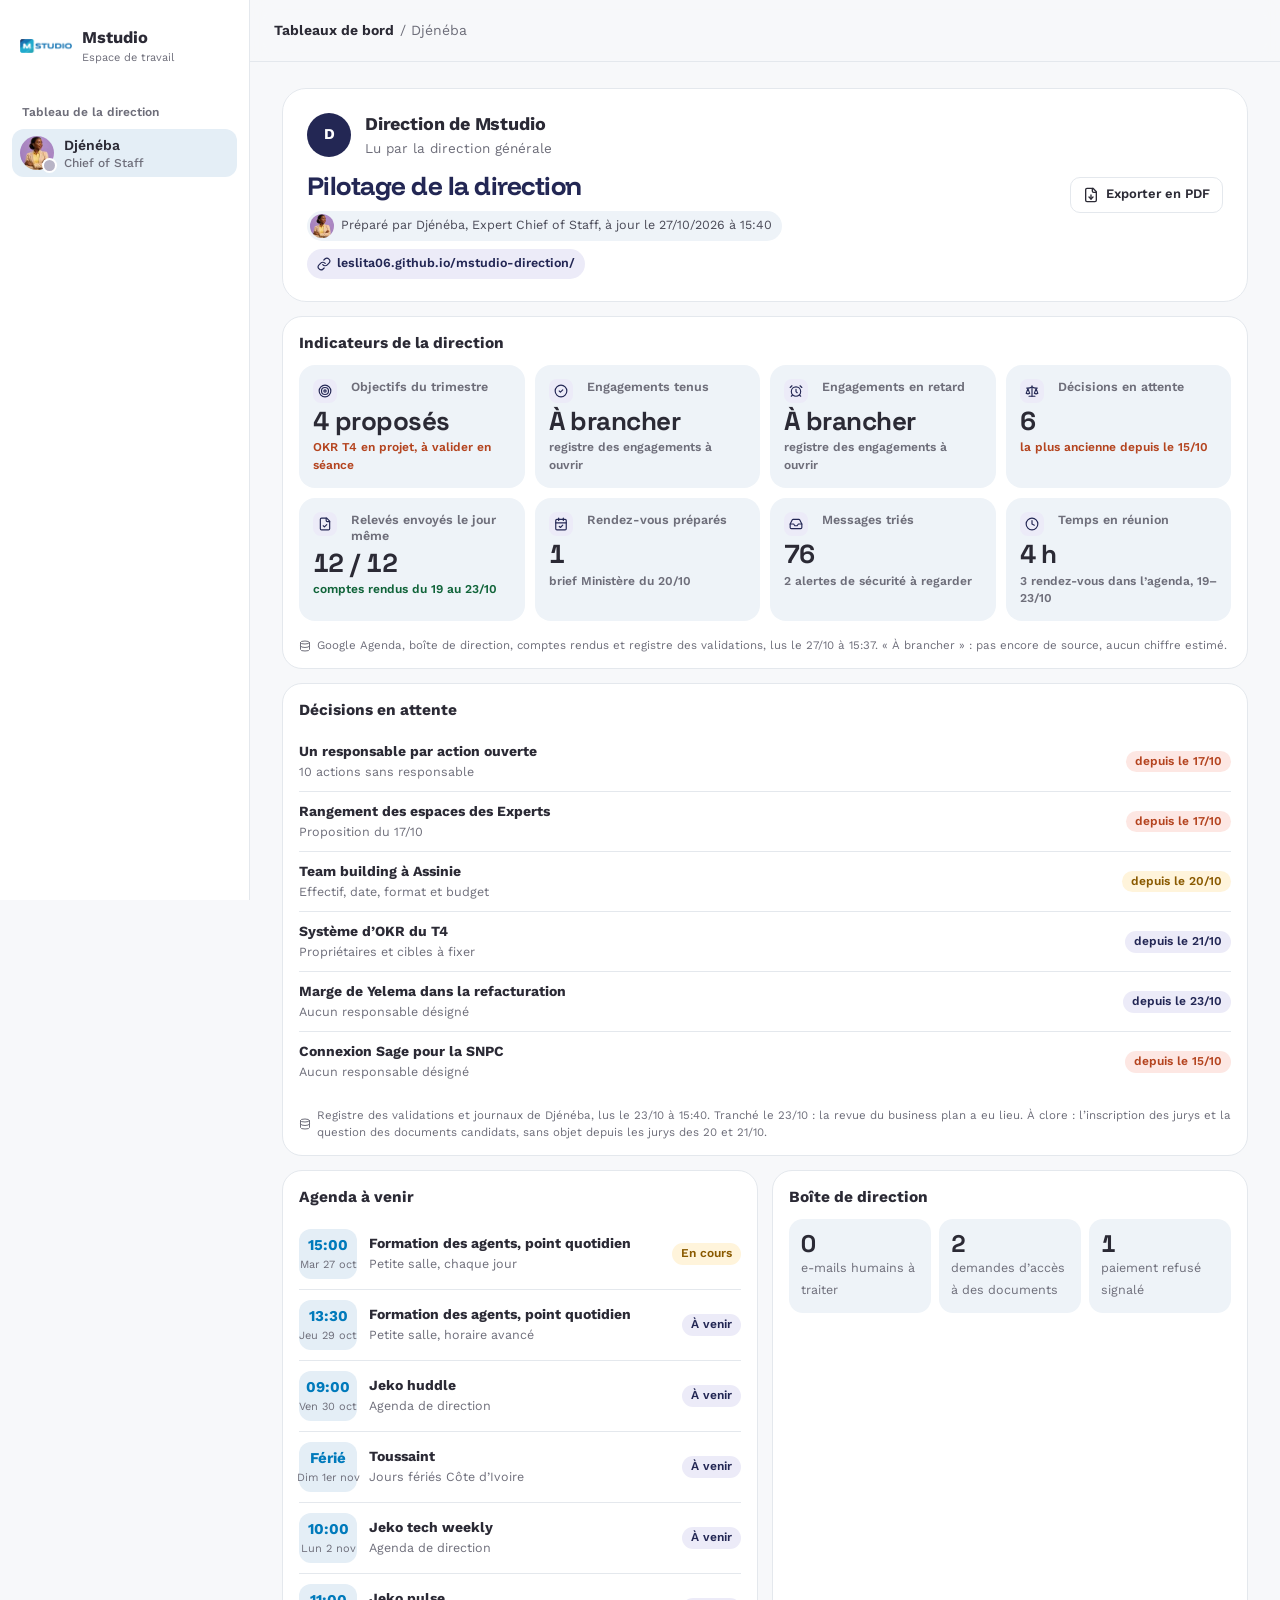
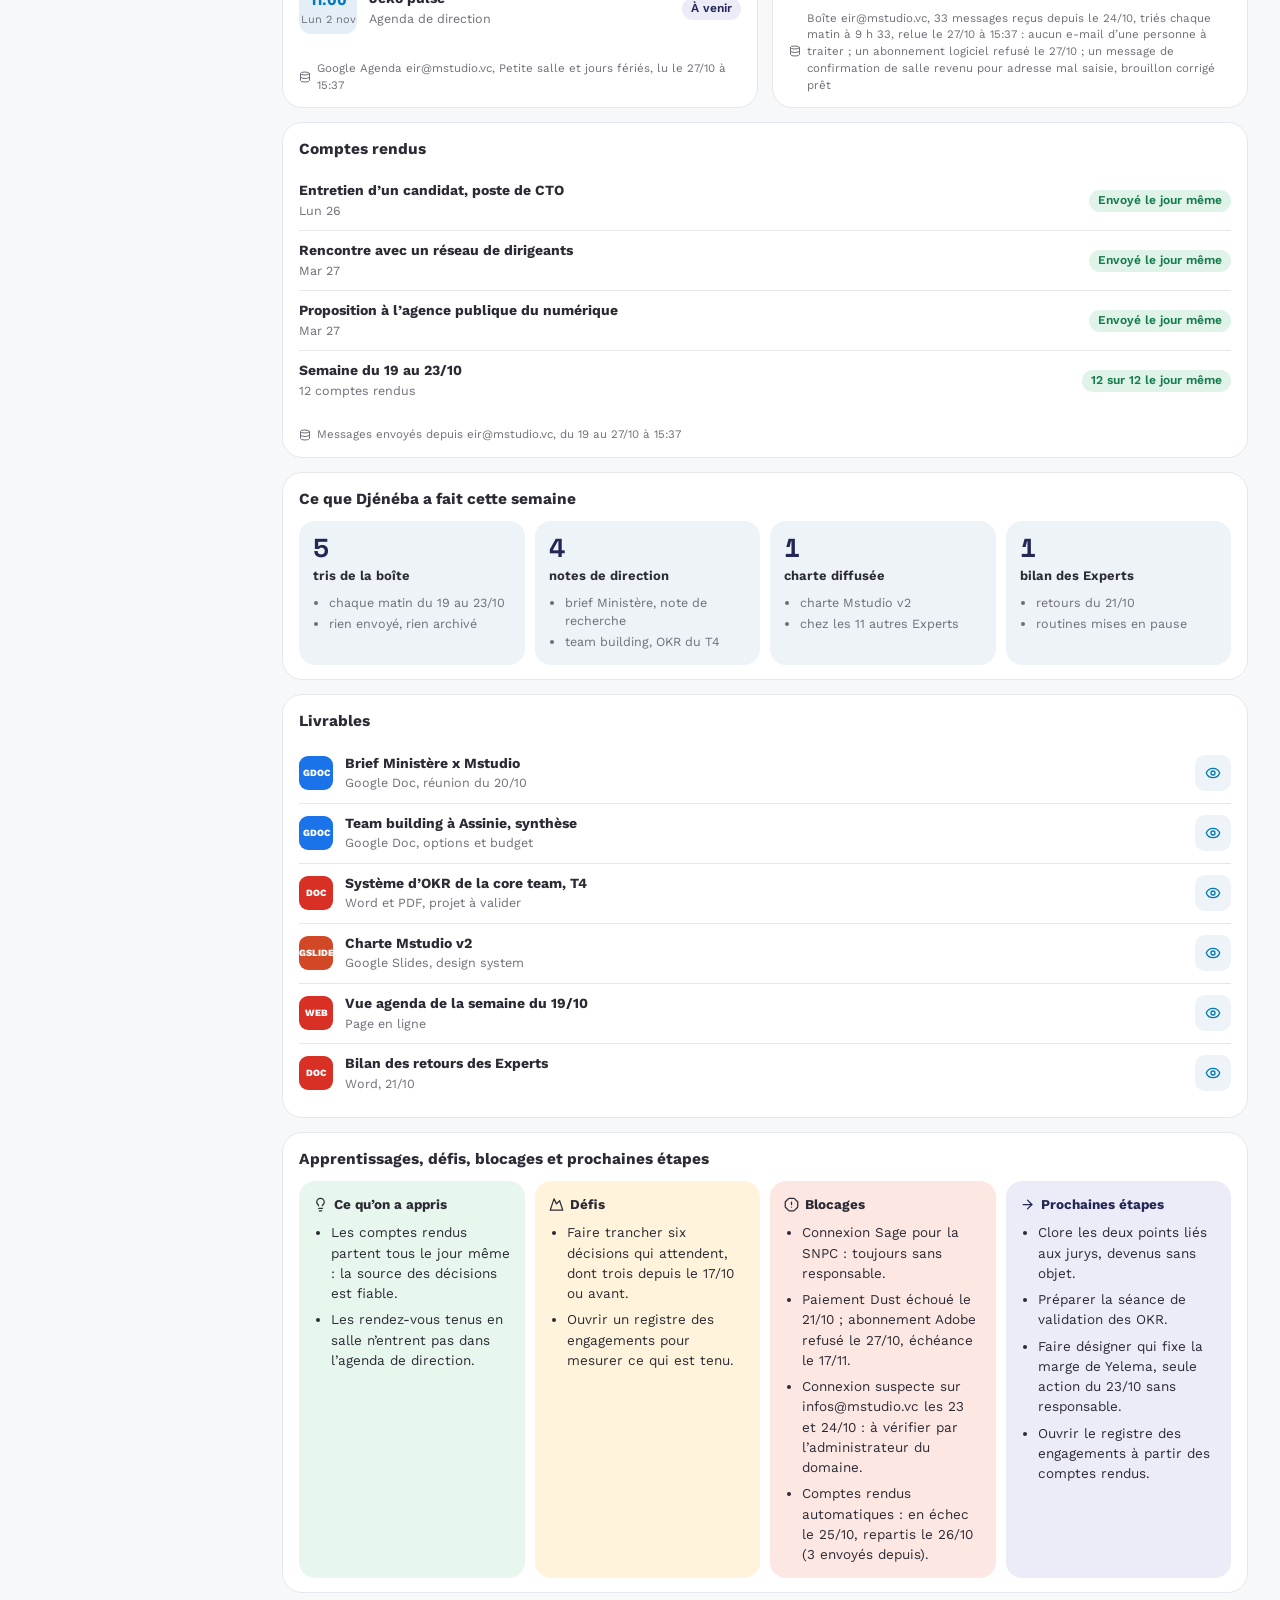
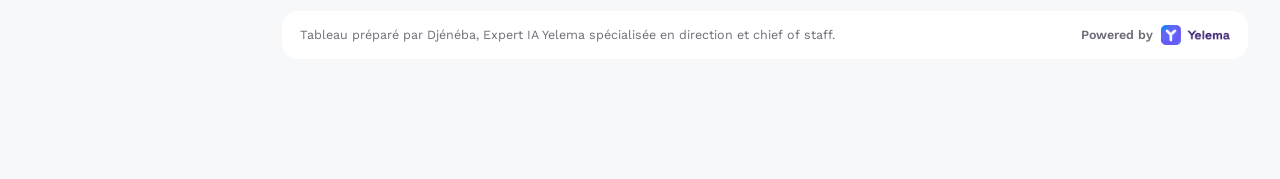
==== commit f5bf956e: "Tableau de la direction, mise à jour du 27/10 à 15:40" ====
--- a/index.html
+++ b/index.html
@@ -23,7 +23,7 @@
 <symbol id="i15" viewBox="0 0 24 24" fill="none" stroke="currentColor" stroke-width="2" stroke-linecap="round" stroke-linejoin="round"><path d="M5 12h14"/><path d="m12 5 7 7-7 7"/></symbol></svg><div class="app">
 <aside class="sb"><div class="orgw"><a class="org" href="index.html"><img class="lg" src="assets/logo-mstudio.png" alt="Mstudio"><div><b>Mstudio</b><span>Espace de travail</span></div></a></div><div class="lb">Tableau de la direction</div><a class="mt on" href="index.html"><span class="p"><img src="img/djeneba.jpg" alt=""><i class="idle"></i></span><span class="grow"><span class="ell" style="display:block">Djénéba</span><small class="ell">Chief of Staff</small></span></a></aside>
 <main style="min-width:0"><header class="top"><a class="mlogo" href="index.html"><img src="assets/logo-mstudio.png" alt="Mstudio"></a><div class="crumb grow"><b>Tableaux de bord</b><span class="mute3">/ Djénéba</span></div></header><div class="page">
-<section class="tdm-head"><div class="tdm-who"><div class="tdm-id"><span style="display:inline-flex;align-items:center;justify-content:center;width:44px;height:44px;border-radius:50%;background:#232754;color:#fff;font-weight:700">D</span><span class="tdm-nm"><b>Direction de Mstudio</b><span>Lu par la direction générale</span></span></div><h1>Pilotage de la direction</h1><div class="tdm-meta"><span class="tdm-xp"><img src="img/djeneba.jpg" alt=""> Préparé par Djénéba, Expert Chief of Staff, à jour le 27/10/2026 à 14:15</span><button class="tdm-lnk" data-copylink type="button" aria-label="Copier le lien du tableau"><svg class="i s" aria-hidden="true"><use href="#i0"/></svg><span>leslita06.github.io/mstudio-direction/</span></button></div></div><div class="tdm-act"><button class="btn o sm" type="button" data-pdf><svg class="i s" aria-hidden="true"><use href="#i1"/></svg> Exporter en PDF</button></div></section>
+<section class="tdm-head"><div class="tdm-who"><div class="tdm-id"><span style="display:inline-flex;align-items:center;justify-content:center;width:44px;height:44px;border-radius:50%;background:#232754;color:#fff;font-weight:700">D</span><span class="tdm-nm"><b>Direction de Mstudio</b><span>Lu par la direction générale</span></span></div><h1>Pilotage de la direction</h1><div class="tdm-meta"><span class="tdm-xp"><img src="img/djeneba.jpg" alt=""> Préparé par Djénéba, Expert Chief of Staff, à jour le 27/10/2026 à 15:40</span><button class="tdm-lnk" data-copylink type="button" aria-label="Copier le lien du tableau"><svg class="i s" aria-hidden="true"><use href="#i0"/></svg><span>leslita06.github.io/mstudio-direction/</span></button></div></div><div class="tdm-act"><button class="btn o sm" type="button" data-pdf><svg class="i s" aria-hidden="true"><use href="#i1"/></svg> Exporter en PDF</button></div></section>
 <section class="mwg2">
 <article class="mw wide full" data-ty="Indicateurs de la direction"><header><h4>Indicateurs de la direction</h4></header><div class="kks" style="--kc:4">
 <div class="kk"><span><i class="kki"><svg class="i s" aria-hidden="true"><use href="#i2"/></svg></i>Objectifs du trimestre</span><b class="num">4 proposés</b><small class="warn">OKR T4 en projet, à valider en séance</small></div>
@@ -34,7 +34,7 @@
 <div class="kk"><span><i class="kki"><svg class="i s" aria-hidden="true"><use href="#i7"/></svg></i>Rendez-vous préparés</span><b class="num">1</b><small class="">brief Ministère du 20/10</small></div>
 <div class="kk"><span><i class="kki"><svg class="i s" aria-hidden="true"><use href="#i8"/></svg></i>Messages triés</span><b class="num">76</b><small class="">2 alertes de sécurité à regarder</small></div>
 <div class="kk"><span><i class="kki"><svg class="i s" aria-hidden="true"><use href="#i9"/></svg></i>Temps en réunion</span><b class="num">4 h</b><small class="">3 rendez-vous dans l’agenda, 19–23/10</small></div></div>
-<p class="tdm-src"><svg class="i s" aria-hidden="true"><use href="#i10"/></svg> Google Agenda, boîte de direction, comptes rendus et registre des validations, lus le 27/10 à 14:12. « À brancher » : pas encore de source, aucun chiffre estimé.</p></article>
+<p class="tdm-src"><svg class="i s" aria-hidden="true"><use href="#i10"/></svg> Google Agenda, boîte de direction, comptes rendus et registre des validations, lus le 27/10 à 15:37. « À brancher » : pas encore de source, aucun chiffre estimé.</p></article>
 <article class="mw wide" data-ty="Décisions en attente"><header><h4>Décisions en attente</h4></header><ul class="wcr">
 <li><span class="grow"><b>Un responsable par action ouverte</b><small>10 actions sans responsable</small></span><span class="pill late">depuis le 17/10</span></li>
 <li><span class="grow"><b>Rangement des espaces des Experts</b><small>Proposition du 17/10</small></span><span class="pill late">depuis le 17/10</span></li>
@@ -43,16 +43,16 @@
 <li><span class="grow"><b>Marge de Yelema dans la refacturation</b><small>Aucun responsable désigné</small></span><span class="pill br">depuis le 23/10</span></li>
 <li><span class="grow"><b>Connexion Sage pour la SNPC</b><small>Aucun responsable désigné</small></span><span class="pill late">depuis le 15/10</span></li></ul>
 <p class="tdm-src"><svg class="i s" aria-hidden="true"><use href="#i10"/></svg> Registre des validations et journaux de Djénéba, lus le 23/10 à 15:40. Tranché le 23/10 : la revue du business plan a eu lieu. À clore : l’inscription des jurys et la question des documents candidats, sans objet depuis les jurys des 20 et 21/10.</p></article>
-<article class="mw" data-ty="Agenda à venir"><header><h4>Agenda à venir</h4></header><ul class="wag"><li class="ag"><span class="agt"><b>14:00</b><small>Mar 27 oct</small></span><span class="grow"><b>Ministère x Mstudio</b><small>Petite salle</small></span><span class="pill mid">En cours</span></li><li class="ag"><span class="agt"><b>15:00</b><small>Mar 27 oct</small></span><span class="grow"><b>Formation des agents, point quotidien</b><small>Petite salle, chaque jour</small></span><span class="pill mid">Aujourd’hui</span></li><li class="ag"><span class="agt"><b>13:30</b><small>Jeu 29 oct</small></span><span class="grow"><b>Formation des agents, point quotidien</b><small>Petite salle, horaire avancé</small></span><span class="pill br">À venir</span></li><li class="ag"><span class="agt"><b>09:00</b><small>Ven 30 oct</small></span><span class="grow"><b>Jeko huddle</b><small>Agenda de direction</small></span><span class="pill br">À venir</span></li><li class="ag"><span class="agt"><b>Férié</b><small>Dim 1er nov</small></span><span class="grow"><b>Toussaint</b><small>Jours fériés Côte d’Ivoire</small></span><span class="pill br">À venir</span></li><li class="ag"><span class="agt"><b>10:00</b><small>Lun 2 nov</small></span><span class="grow"><b>Jeko tech weekly</b><small>Agenda de direction</small></span><span class="pill br">À venir</span></li><li class="ag"><span class="agt"><b>11:00</b><small>Lun 2 nov</small></span><span class="grow"><b>Jeko pulse</b><small>Agenda de direction</small></span><span class="pill br">À venir</span></li></ul>
-<p class="tdm-src"><svg class="i s" aria-hidden="true"><use href="#i10"/></svg> Google Agenda eir@mstudio.vc, Petite salle et jours fériés, lu le 27/10 à 14:12</p></article>
+<article class="mw" data-ty="Agenda à venir"><header><h4>Agenda à venir</h4></header><ul class="wag"><li class="ag"><span class="agt"><b>15:00</b><small>Mar 27 oct</small></span><span class="grow"><b>Formation des agents, point quotidien</b><small>Petite salle, chaque jour</small></span><span class="pill mid">En cours</span></li><li class="ag"><span class="agt"><b>13:30</b><small>Jeu 29 oct</small></span><span class="grow"><b>Formation des agents, point quotidien</b><small>Petite salle, horaire avancé</small></span><span class="pill br">À venir</span></li><li class="ag"><span class="agt"><b>09:00</b><small>Ven 30 oct</small></span><span class="grow"><b>Jeko huddle</b><small>Agenda de direction</small></span><span class="pill br">À venir</span></li><li class="ag"><span class="agt"><b>Férié</b><small>Dim 1er nov</small></span><span class="grow"><b>Toussaint</b><small>Jours fériés Côte d’Ivoire</small></span><span class="pill br">À venir</span></li><li class="ag"><span class="agt"><b>10:00</b><small>Lun 2 nov</small></span><span class="grow"><b>Jeko tech weekly</b><small>Agenda de direction</small></span><span class="pill br">À venir</span></li><li class="ag"><span class="agt"><b>11:00</b><small>Lun 2 nov</small></span><span class="grow"><b>Jeko pulse</b><small>Agenda de direction</small></span><span class="pill br">À venir</span></li></ul>
+<p class="tdm-src"><svg class="i s" aria-hidden="true"><use href="#i10"/></svg> Google Agenda eir@mstudio.vc, Petite salle et jours fériés, lu le 27/10 à 15:37</p></article>
 <article class="mw" data-ty="Boîte de direction"><header><h4>Boîte de direction</h4></header><div class="wtri"><div><b class="num">0</b><span>e-mails humains à traiter</span></div><div><b class="num">2</b><span>demandes d’accès à des documents</span></div><div><b class="num">1</b><span>paiement refusé signalé</span></div></div>
-<p class="tdm-src"><svg class="i s" aria-hidden="true"><use href="#i10"/></svg> Boîte eir@mstudio.vc, 33 messages reçus depuis le 24/10, triés chaque matin à 9 h 33, relue le 27/10 à 14:12 : aucun e-mail d’une personne à traiter ; un abonnement logiciel refusé le 27/10 ; un message de confirmation de salle revenu pour adresse mal saisie, brouillon corrigé prêt</p></article>
+<p class="tdm-src"><svg class="i s" aria-hidden="true"><use href="#i10"/></svg> Boîte eir@mstudio.vc, 33 messages reçus depuis le 24/10, triés chaque matin à 9 h 33, relue le 27/10 à 15:37 : aucun e-mail d’une personne à traiter ; un abonnement logiciel refusé le 27/10 ; un message de confirmation de salle revenu pour adresse mal saisie, brouillon corrigé prêt</p></article>
 <article class="mw wide" data-ty="Comptes rendus de la semaine"><header><h4>Comptes rendus</h4></header><ul class="wcr">
 <li><span class="grow"><b>Entretien d’un candidat, poste de CTO</b><small>Lun 26</small></span><span class="pill ok">Envoyé le jour même</span></li>
 <li><span class="grow"><b>Rencontre avec un réseau de dirigeants</b><small>Mar 27</small></span><span class="pill ok">Envoyé le jour même</span></li>
 <li><span class="grow"><b>Proposition à l’agence publique du numérique</b><small>Mar 27</small></span><span class="pill ok">Envoyé le jour même</span></li>
 <li><span class="grow"><b>Semaine du 19 au 23/10</b><small>12 comptes rendus</small></span><span class="pill ok">12 sur 12 le jour même</span></li></ul>
-<p class="tdm-src"><svg class="i s" aria-hidden="true"><use href="#i10"/></svg> Messages envoyés depuis eir@mstudio.vc, du 19 au 27/10 à 14:12</p></article>
+<p class="tdm-src"><svg class="i s" aria-hidden="true"><use href="#i10"/></svg> Messages envoyés depuis eir@mstudio.vc, du 19 au 27/10 à 15:37</p></article>
 <article class="mw wide full" data-ty="Ce que Djénéba a fait cette semaine"><header><h4>Ce que Djénéba a fait cette semaine</h4></header><div class="tdm-done">
 <div class="tdm-dn"><b class="num">5</b><span>tris de la boîte</span><ul>
 <li>chaque matin du 19 au 23/10</li>
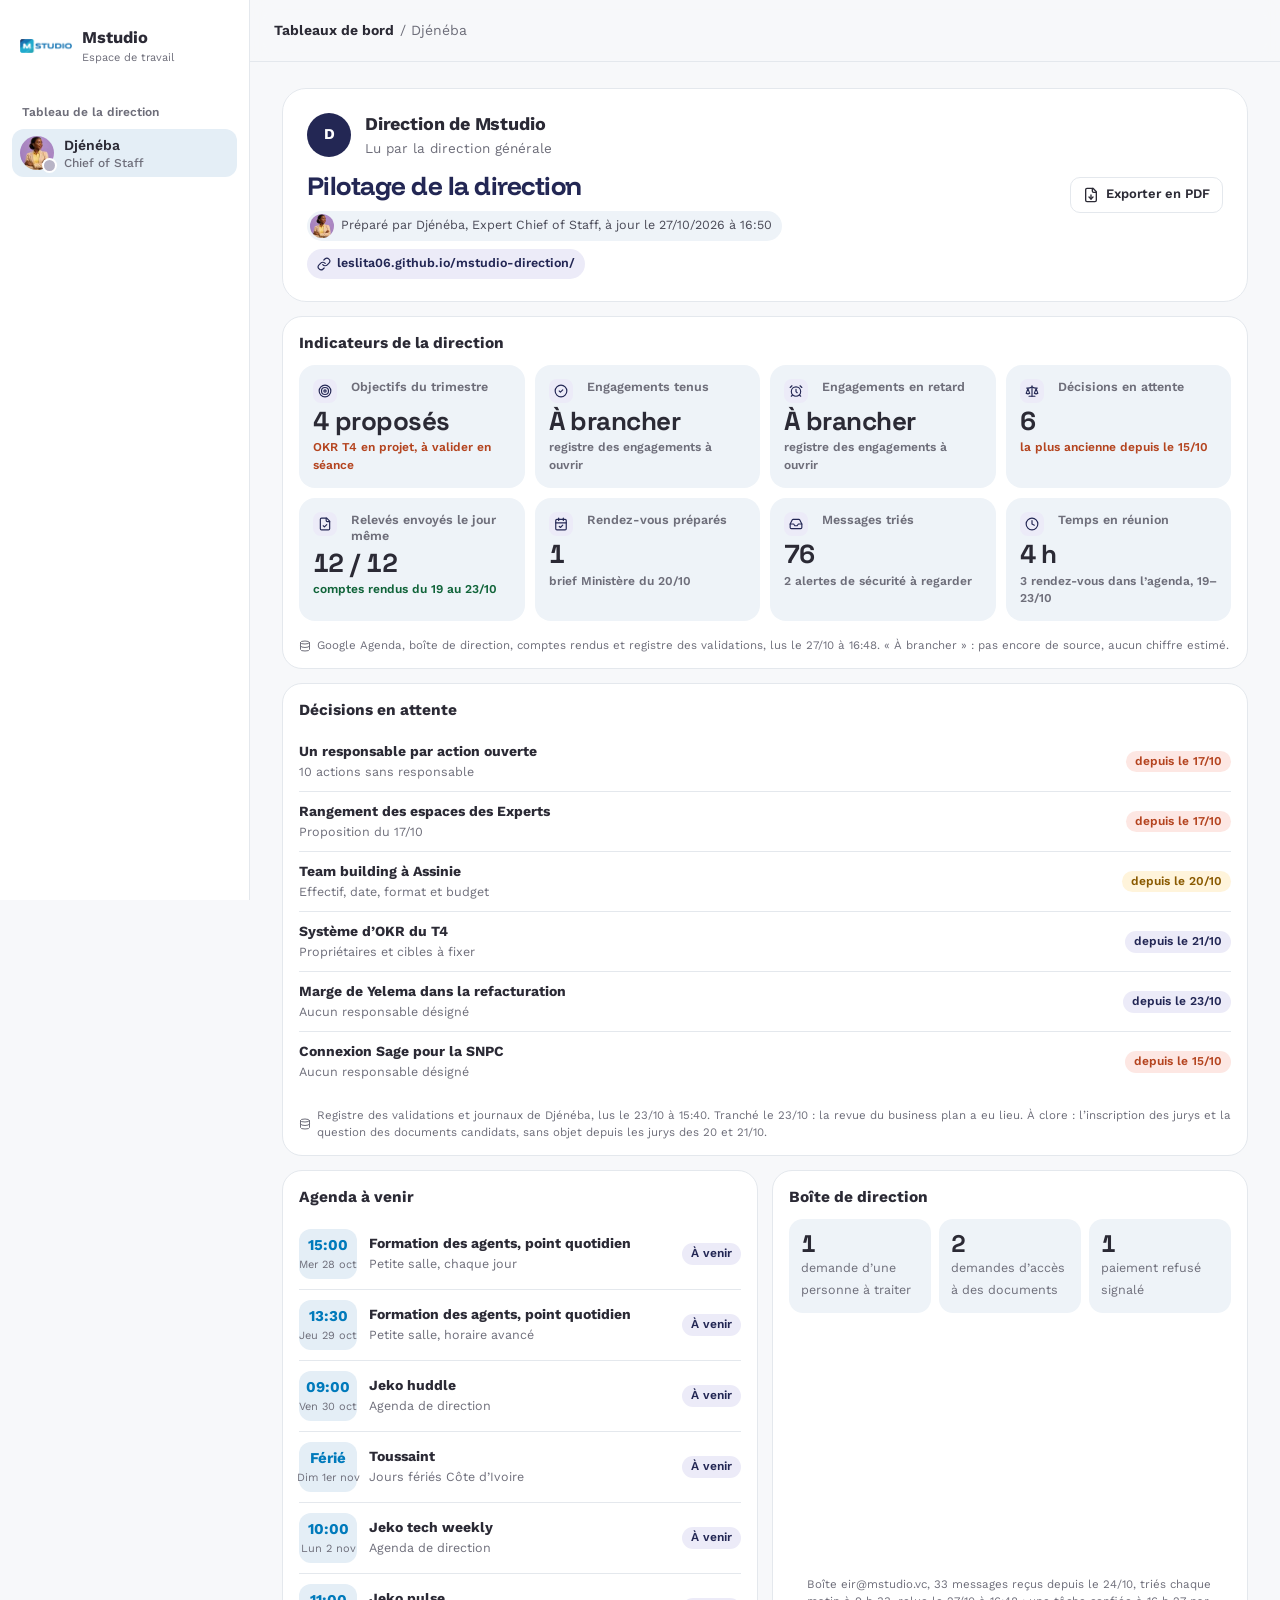
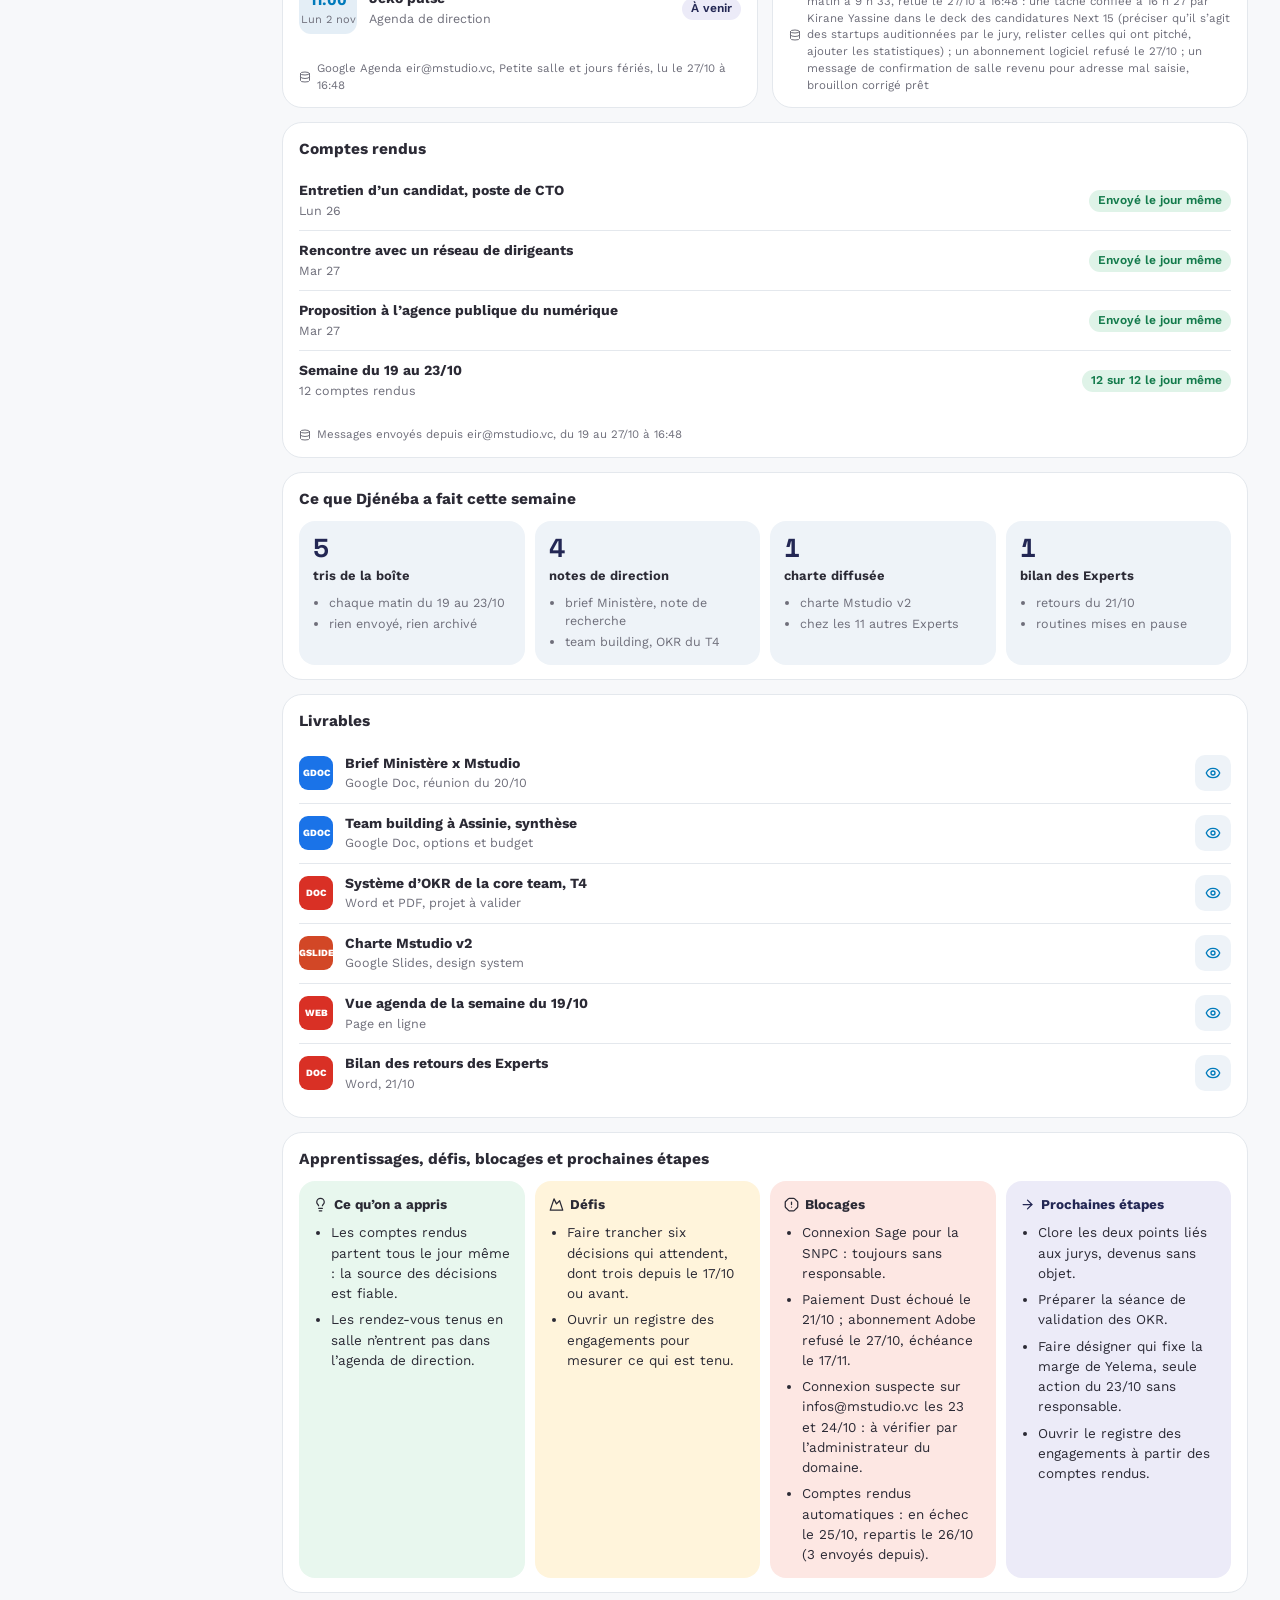
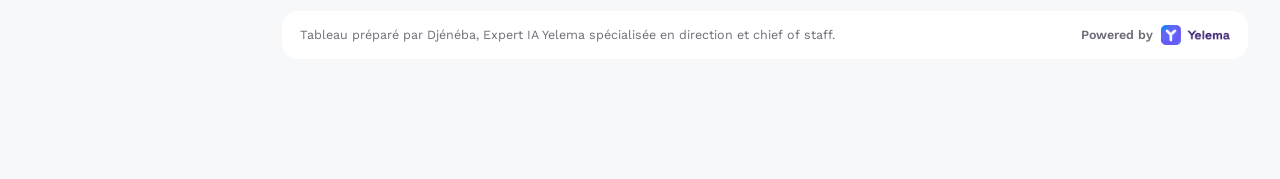
==== commit f1314193: "Tableau de la direction, mise à jour du 27/10/2026 à 16:50" ====
--- a/index.html
+++ b/index.html
@@ -23,7 +23,7 @@
 <symbol id="i15" viewBox="0 0 24 24" fill="none" stroke="currentColor" stroke-width="2" stroke-linecap="round" stroke-linejoin="round"><path d="M5 12h14"/><path d="m12 5 7 7-7 7"/></symbol></svg><div class="app">
 <aside class="sb"><div class="orgw"><a class="org" href="index.html"><img class="lg" src="assets/logo-mstudio.png" alt="Mstudio"><div><b>Mstudio</b><span>Espace de travail</span></div></a></div><div class="lb">Tableau de la direction</div><a class="mt on" href="index.html"><span class="p"><img src="img/djeneba.jpg" alt=""><i class="idle"></i></span><span class="grow"><span class="ell" style="display:block">Djénéba</span><small class="ell">Chief of Staff</small></span></a></aside>
 <main style="min-width:0"><header class="top"><a class="mlogo" href="index.html"><img src="assets/logo-mstudio.png" alt="Mstudio"></a><div class="crumb grow"><b>Tableaux de bord</b><span class="mute3">/ Djénéba</span></div></header><div class="page">
-<section class="tdm-head"><div class="tdm-who"><div class="tdm-id"><span style="display:inline-flex;align-items:center;justify-content:center;width:44px;height:44px;border-radius:50%;background:#232754;color:#fff;font-weight:700">D</span><span class="tdm-nm"><b>Direction de Mstudio</b><span>Lu par la direction générale</span></span></div><h1>Pilotage de la direction</h1><div class="tdm-meta"><span class="tdm-xp"><img src="img/djeneba.jpg" alt=""> Préparé par Djénéba, Expert Chief of Staff, à jour le 27/10/2026 à 15:40</span><button class="tdm-lnk" data-copylink type="button" aria-label="Copier le lien du tableau"><svg class="i s" aria-hidden="true"><use href="#i0"/></svg><span>leslita06.github.io/mstudio-direction/</span></button></div></div><div class="tdm-act"><button class="btn o sm" type="button" data-pdf><svg class="i s" aria-hidden="true"><use href="#i1"/></svg> Exporter en PDF</button></div></section>
+<section class="tdm-head"><div class="tdm-who"><div class="tdm-id"><span style="display:inline-flex;align-items:center;justify-content:center;width:44px;height:44px;border-radius:50%;background:#232754;color:#fff;font-weight:700">D</span><span class="tdm-nm"><b>Direction de Mstudio</b><span>Lu par la direction générale</span></span></div><h1>Pilotage de la direction</h1><div class="tdm-meta"><span class="tdm-xp"><img src="img/djeneba.jpg" alt=""> Préparé par Djénéba, Expert Chief of Staff, à jour le 27/10/2026 à 16:50</span><button class="tdm-lnk" data-copylink type="button" aria-label="Copier le lien du tableau"><svg class="i s" aria-hidden="true"><use href="#i0"/></svg><span>leslita06.github.io/mstudio-direction/</span></button></div></div><div class="tdm-act"><button class="btn o sm" type="button" data-pdf><svg class="i s" aria-hidden="true"><use href="#i1"/></svg> Exporter en PDF</button></div></section>
 <section class="mwg2">
 <article class="mw wide full" data-ty="Indicateurs de la direction"><header><h4>Indicateurs de la direction</h4></header><div class="kks" style="--kc:4">
 <div class="kk"><span><i class="kki"><svg class="i s" aria-hidden="true"><use href="#i2"/></svg></i>Objectifs du trimestre</span><b class="num">4 proposés</b><small class="warn">OKR T4 en projet, à valider en séance</small></div>
@@ -34,7 +34,7 @@
 <div class="kk"><span><i class="kki"><svg class="i s" aria-hidden="true"><use href="#i7"/></svg></i>Rendez-vous préparés</span><b class="num">1</b><small class="">brief Ministère du 20/10</small></div>
 <div class="kk"><span><i class="kki"><svg class="i s" aria-hidden="true"><use href="#i8"/></svg></i>Messages triés</span><b class="num">76</b><small class="">2 alertes de sécurité à regarder</small></div>
 <div class="kk"><span><i class="kki"><svg class="i s" aria-hidden="true"><use href="#i9"/></svg></i>Temps en réunion</span><b class="num">4 h</b><small class="">3 rendez-vous dans l’agenda, 19–23/10</small></div></div>
-<p class="tdm-src"><svg class="i s" aria-hidden="true"><use href="#i10"/></svg> Google Agenda, boîte de direction, comptes rendus et registre des validations, lus le 27/10 à 15:37. « À brancher » : pas encore de source, aucun chiffre estimé.</p></article>
+<p class="tdm-src"><svg class="i s" aria-hidden="true"><use href="#i10"/></svg> Google Agenda, boîte de direction, comptes rendus et registre des validations, lus le 27/10 à 16:48. « À brancher » : pas encore de source, aucun chiffre estimé.</p></article>
 <article class="mw wide" data-ty="Décisions en attente"><header><h4>Décisions en attente</h4></header><ul class="wcr">
 <li><span class="grow"><b>Un responsable par action ouverte</b><small>10 actions sans responsable</small></span><span class="pill late">depuis le 17/10</span></li>
 <li><span class="grow"><b>Rangement des espaces des Experts</b><small>Proposition du 17/10</small></span><span class="pill late">depuis le 17/10</span></li>
@@ -43,16 +43,16 @@
 <li><span class="grow"><b>Marge de Yelema dans la refacturation</b><small>Aucun responsable désigné</small></span><span class="pill br">depuis le 23/10</span></li>
 <li><span class="grow"><b>Connexion Sage pour la SNPC</b><small>Aucun responsable désigné</small></span><span class="pill late">depuis le 15/10</span></li></ul>
 <p class="tdm-src"><svg class="i s" aria-hidden="true"><use href="#i10"/></svg> Registre des validations et journaux de Djénéba, lus le 23/10 à 15:40. Tranché le 23/10 : la revue du business plan a eu lieu. À clore : l’inscription des jurys et la question des documents candidats, sans objet depuis les jurys des 20 et 21/10.</p></article>
-<article class="mw" data-ty="Agenda à venir"><header><h4>Agenda à venir</h4></header><ul class="wag"><li class="ag"><span class="agt"><b>15:00</b><small>Mar 27 oct</small></span><span class="grow"><b>Formation des agents, point quotidien</b><small>Petite salle, chaque jour</small></span><span class="pill mid">En cours</span></li><li class="ag"><span class="agt"><b>13:30</b><small>Jeu 29 oct</small></span><span class="grow"><b>Formation des agents, point quotidien</b><small>Petite salle, horaire avancé</small></span><span class="pill br">À venir</span></li><li class="ag"><span class="agt"><b>09:00</b><small>Ven 30 oct</small></span><span class="grow"><b>Jeko huddle</b><small>Agenda de direction</small></span><span class="pill br">À venir</span></li><li class="ag"><span class="agt"><b>Férié</b><small>Dim 1er nov</small></span><span class="grow"><b>Toussaint</b><small>Jours fériés Côte d’Ivoire</small></span><span class="pill br">À venir</span></li><li class="ag"><span class="agt"><b>10:00</b><small>Lun 2 nov</small></span><span class="grow"><b>Jeko tech weekly</b><small>Agenda de direction</small></span><span class="pill br">À venir</span></li><li class="ag"><span class="agt"><b>11:00</b><small>Lun 2 nov</small></span><span class="grow"><b>Jeko pulse</b><small>Agenda de direction</small></span><span class="pill br">À venir</span></li></ul>
-<p class="tdm-src"><svg class="i s" aria-hidden="true"><use href="#i10"/></svg> Google Agenda eir@mstudio.vc, Petite salle et jours fériés, lu le 27/10 à 15:37</p></article>
-<article class="mw" data-ty="Boîte de direction"><header><h4>Boîte de direction</h4></header><div class="wtri"><div><b class="num">0</b><span>e-mails humains à traiter</span></div><div><b class="num">2</b><span>demandes d’accès à des documents</span></div><div><b class="num">1</b><span>paiement refusé signalé</span></div></div>
-<p class="tdm-src"><svg class="i s" aria-hidden="true"><use href="#i10"/></svg> Boîte eir@mstudio.vc, 33 messages reçus depuis le 24/10, triés chaque matin à 9 h 33, relue le 27/10 à 15:37 : aucun e-mail d’une personne à traiter ; un abonnement logiciel refusé le 27/10 ; un message de confirmation de salle revenu pour adresse mal saisie, brouillon corrigé prêt</p></article>
+<article class="mw" data-ty="Agenda à venir"><header><h4>Agenda à venir</h4></header><ul class="wag"><li class="ag"><span class="agt"><b>15:00</b><small>Mer 28 oct</small></span><span class="grow"><b>Formation des agents, point quotidien</b><small>Petite salle, chaque jour</small></span><span class="pill br">À venir</span></li><li class="ag"><span class="agt"><b>13:30</b><small>Jeu 29 oct</small></span><span class="grow"><b>Formation des agents, point quotidien</b><small>Petite salle, horaire avancé</small></span><span class="pill br">À venir</span></li><li class="ag"><span class="agt"><b>09:00</b><small>Ven 30 oct</small></span><span class="grow"><b>Jeko huddle</b><small>Agenda de direction</small></span><span class="pill br">À venir</span></li><li class="ag"><span class="agt"><b>Férié</b><small>Dim 1er nov</small></span><span class="grow"><b>Toussaint</b><small>Jours fériés Côte d’Ivoire</small></span><span class="pill br">À venir</span></li><li class="ag"><span class="agt"><b>10:00</b><small>Lun 2 nov</small></span><span class="grow"><b>Jeko tech weekly</b><small>Agenda de direction</small></span><span class="pill br">À venir</span></li><li class="ag"><span class="agt"><b>11:00</b><small>Lun 2 nov</small></span><span class="grow"><b>Jeko pulse</b><small>Agenda de direction</small></span><span class="pill br">À venir</span></li></ul>
+<p class="tdm-src"><svg class="i s" aria-hidden="true"><use href="#i10"/></svg> Google Agenda eir@mstudio.vc, Petite salle et jours fériés, lu le 27/10 à 16:48</p></article>
+<article class="mw" data-ty="Boîte de direction"><header><h4>Boîte de direction</h4></header><div class="wtri"><div><b class="num">1</b><span>demande d’une personne à traiter</span></div><div><b class="num">2</b><span>demandes d’accès à des documents</span></div><div><b class="num">1</b><span>paiement refusé signalé</span></div></div>
+<p class="tdm-src"><svg class="i s" aria-hidden="true"><use href="#i10"/></svg> Boîte eir@mstudio.vc, 33 messages reçus depuis le 24/10, triés chaque matin à 9 h 33, relue le 27/10 à 16:48 : une tâche confiée à 16 h 27 par Kirane Yassine dans le deck des candidatures Next 15 (préciser qu’il s’agit des startups auditionnées par le jury, relister celles qui ont pitché, ajouter les statistiques) ; un abonnement logiciel refusé le 27/10 ; un message de confirmation de salle revenu pour adresse mal saisie, brouillon corrigé prêt</p></article>
 <article class="mw wide" data-ty="Comptes rendus de la semaine"><header><h4>Comptes rendus</h4></header><ul class="wcr">
 <li><span class="grow"><b>Entretien d’un candidat, poste de CTO</b><small>Lun 26</small></span><span class="pill ok">Envoyé le jour même</span></li>
 <li><span class="grow"><b>Rencontre avec un réseau de dirigeants</b><small>Mar 27</small></span><span class="pill ok">Envoyé le jour même</span></li>
 <li><span class="grow"><b>Proposition à l’agence publique du numérique</b><small>Mar 27</small></span><span class="pill ok">Envoyé le jour même</span></li>
 <li><span class="grow"><b>Semaine du 19 au 23/10</b><small>12 comptes rendus</small></span><span class="pill ok">12 sur 12 le jour même</span></li></ul>
-<p class="tdm-src"><svg class="i s" aria-hidden="true"><use href="#i10"/></svg> Messages envoyés depuis eir@mstudio.vc, du 19 au 27/10 à 15:37</p></article>
+<p class="tdm-src"><svg class="i s" aria-hidden="true"><use href="#i10"/></svg> Messages envoyés depuis eir@mstudio.vc, du 19 au 27/10 à 16:48</p></article>
 <article class="mw wide full" data-ty="Ce que Djénéba a fait cette semaine"><header><h4>Ce que Djénéba a fait cette semaine</h4></header><div class="tdm-done">
 <div class="tdm-dn"><b class="num">5</b><span>tris de la boîte</span><ul>
 <li>chaque matin du 19 au 23/10</li>
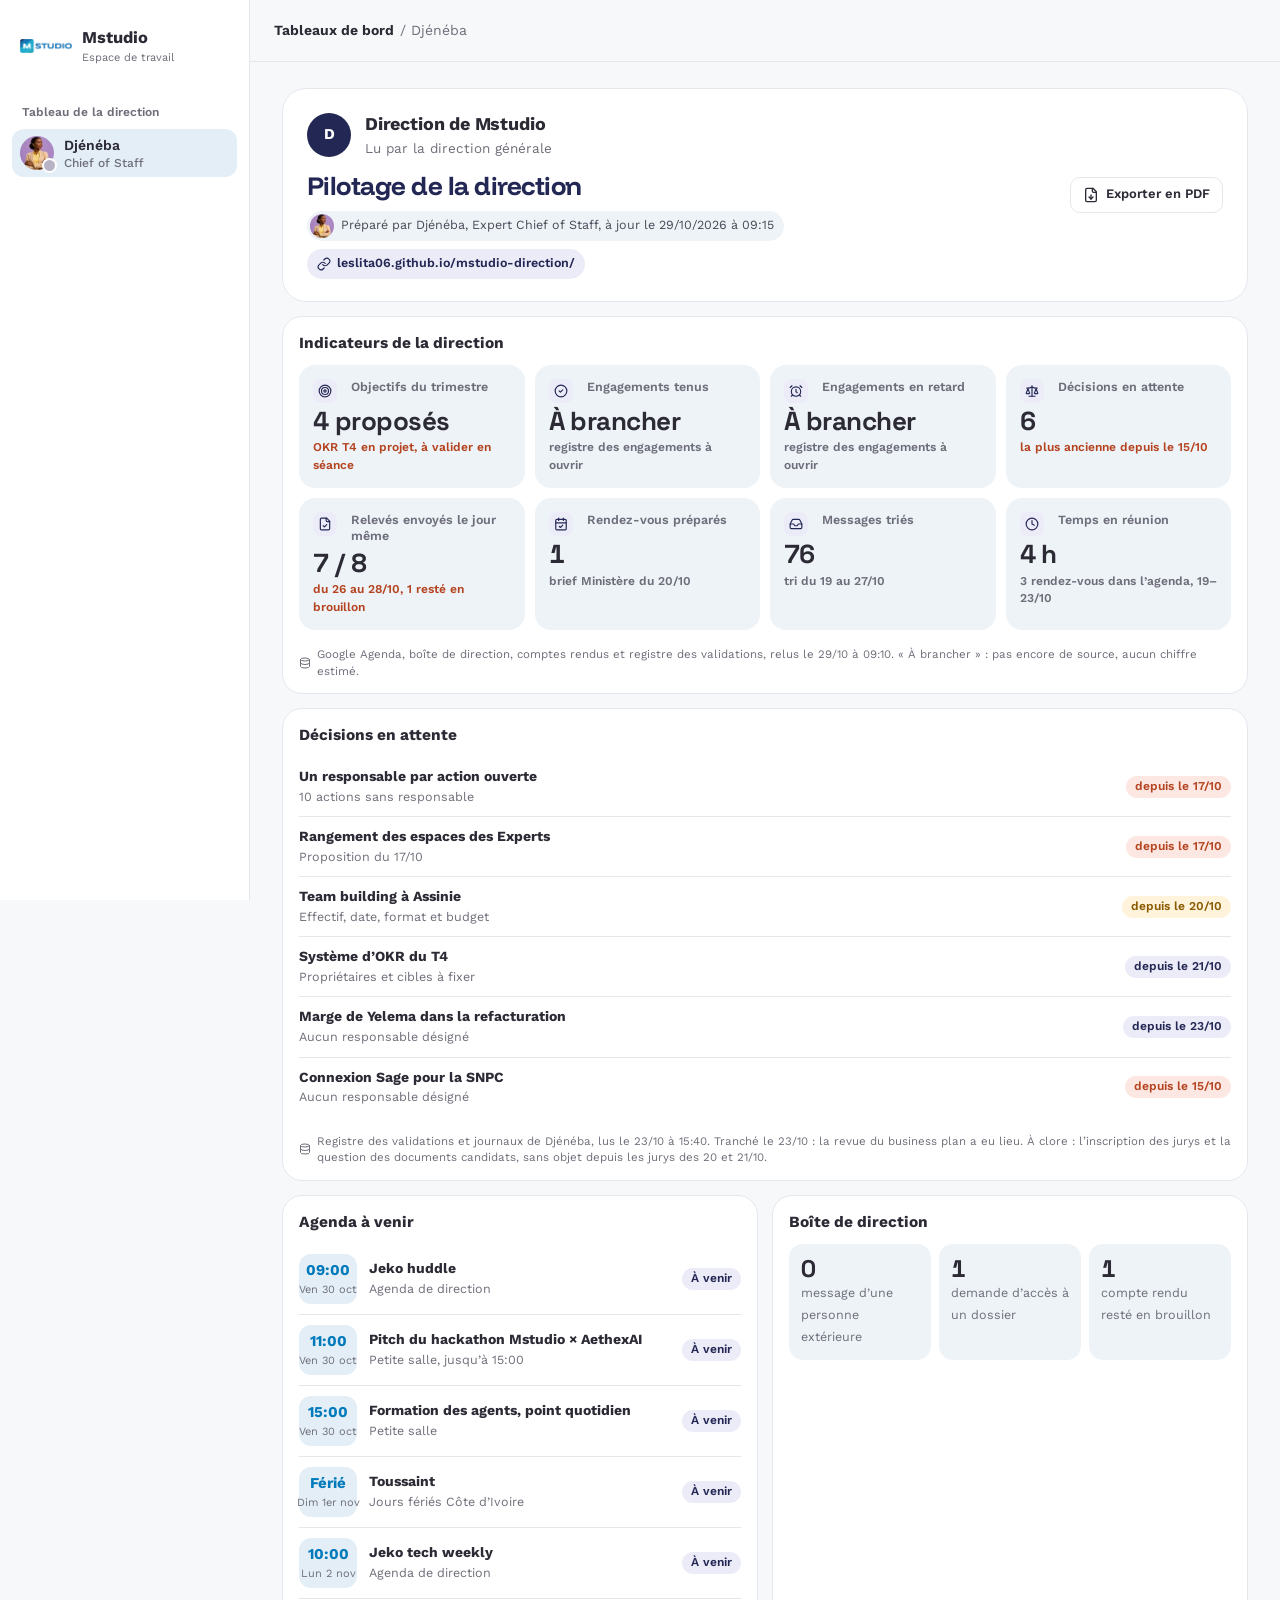
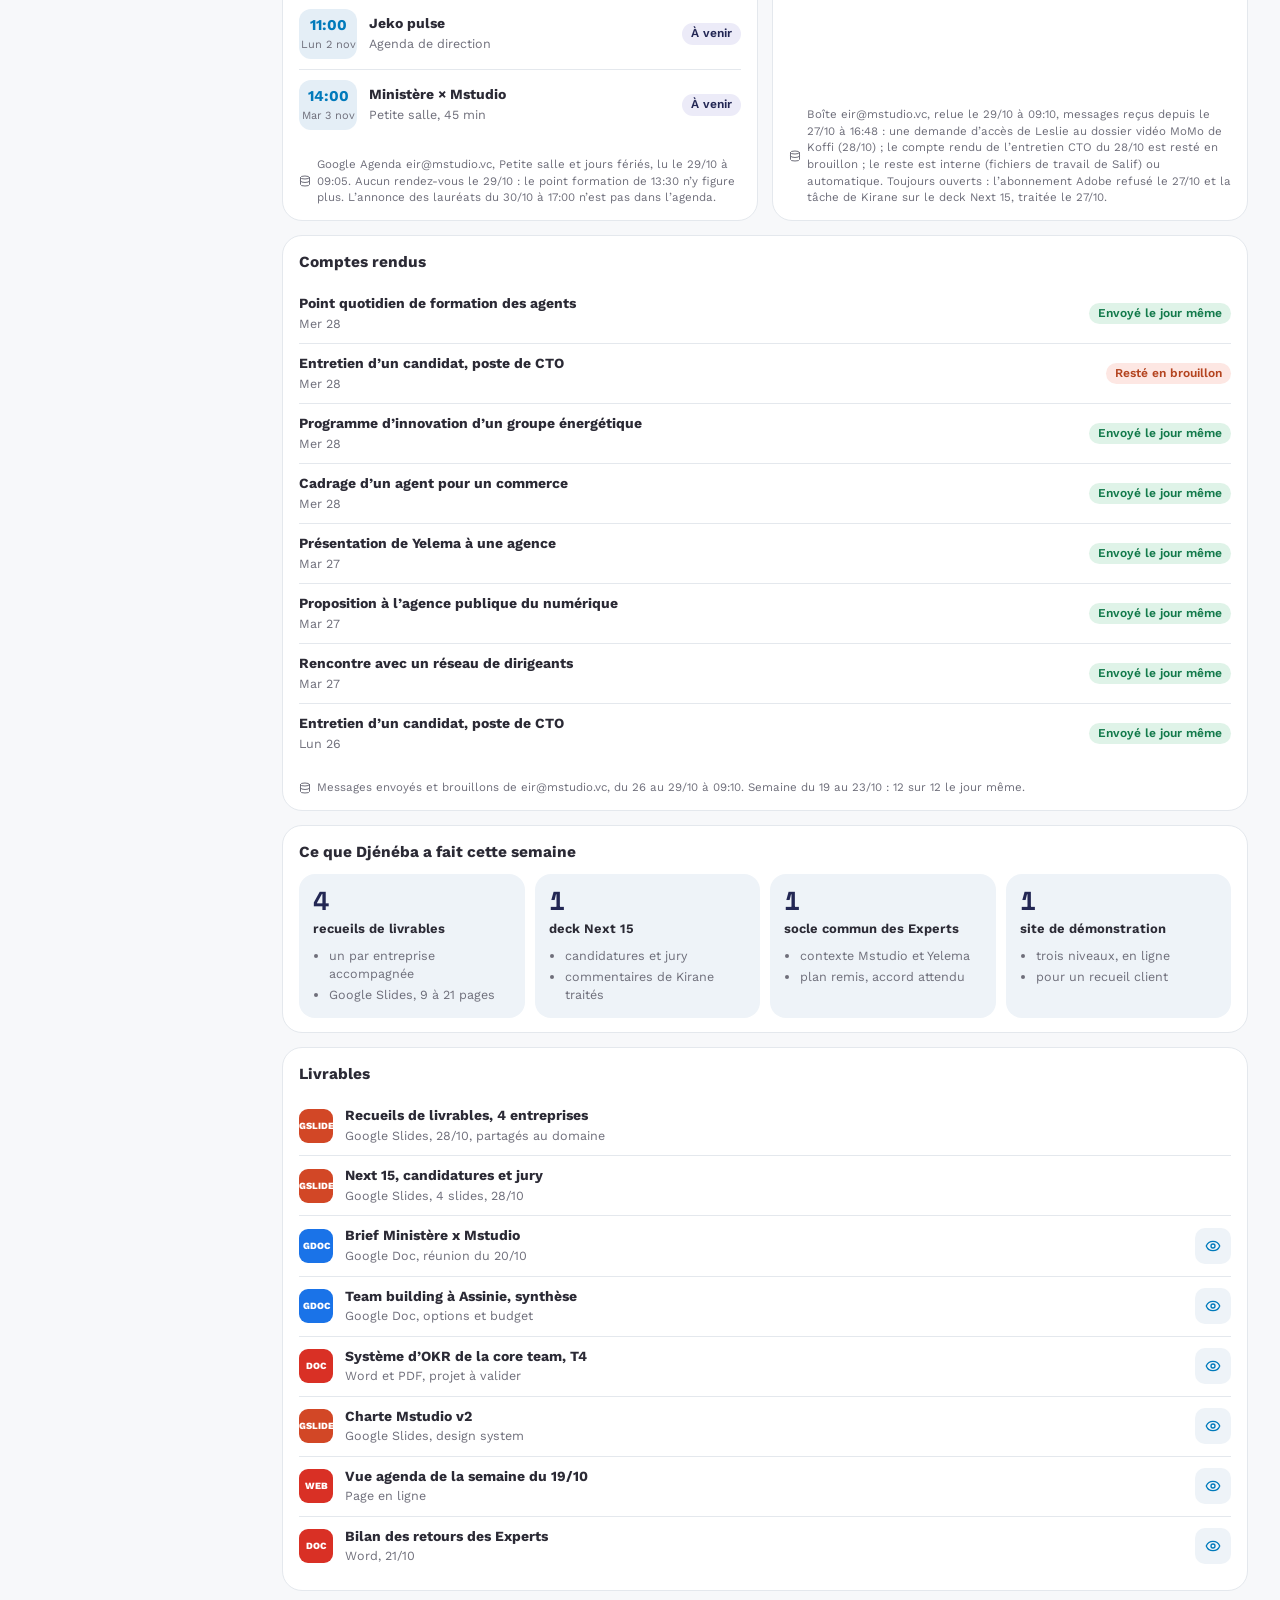
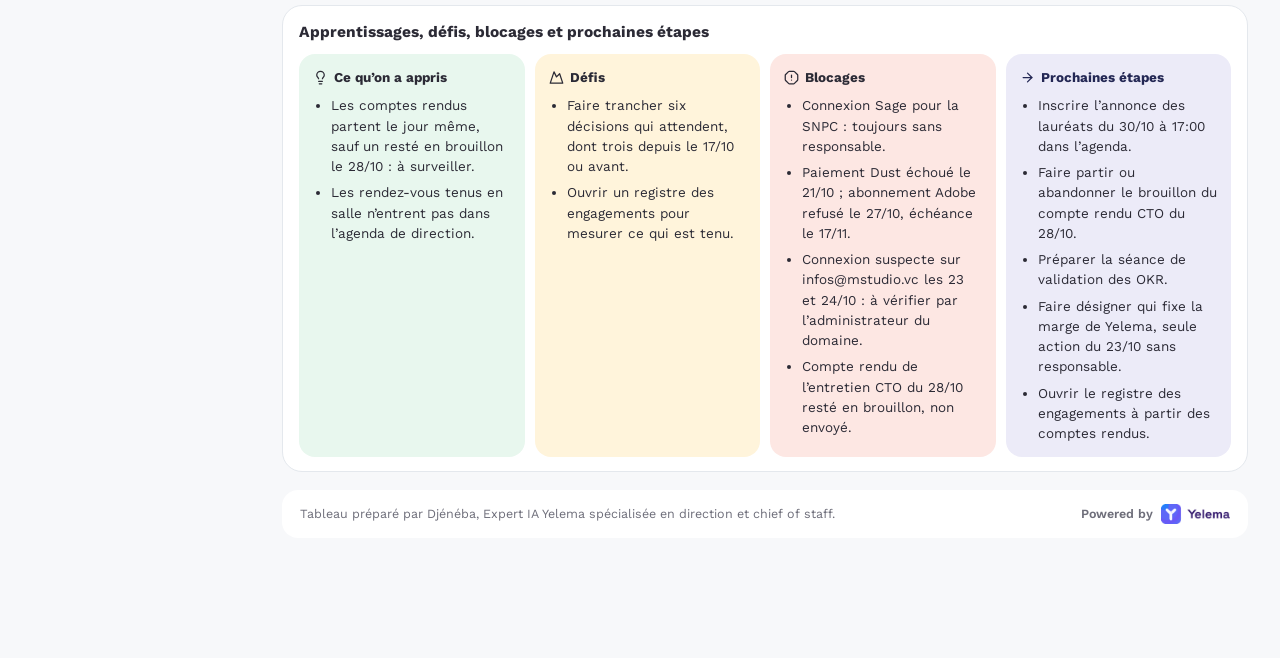
==== commit b6e11e8a: "Tableau de la direction, mise à jour du 29/10 à 09:15" ====
--- a/index.html
+++ b/index.html
@@ -23,18 +23,18 @@
 <symbol id="i15" viewBox="0 0 24 24" fill="none" stroke="currentColor" stroke-width="2" stroke-linecap="round" stroke-linejoin="round"><path d="M5 12h14"/><path d="m12 5 7 7-7 7"/></symbol></svg><div class="app">
 <aside class="sb"><div class="orgw"><a class="org" href="index.html"><img class="lg" src="assets/logo-mstudio.png" alt="Mstudio"><div><b>Mstudio</b><span>Espace de travail</span></div></a></div><div class="lb">Tableau de la direction</div><a class="mt on" href="index.html"><span class="p"><img src="img/djeneba.jpg" alt=""><i class="idle"></i></span><span class="grow"><span class="ell" style="display:block">Djénéba</span><small class="ell">Chief of Staff</small></span></a></aside>
 <main style="min-width:0"><header class="top"><a class="mlogo" href="index.html"><img src="assets/logo-mstudio.png" alt="Mstudio"></a><div class="crumb grow"><b>Tableaux de bord</b><span class="mute3">/ Djénéba</span></div></header><div class="page">
-<section class="tdm-head"><div class="tdm-who"><div class="tdm-id"><span style="display:inline-flex;align-items:center;justify-content:center;width:44px;height:44px;border-radius:50%;background:#232754;color:#fff;font-weight:700">D</span><span class="tdm-nm"><b>Direction de Mstudio</b><span>Lu par la direction générale</span></span></div><h1>Pilotage de la direction</h1><div class="tdm-meta"><span class="tdm-xp"><img src="img/djeneba.jpg" alt=""> Préparé par Djénéba, Expert Chief of Staff, à jour le 27/10/2026 à 16:50</span><button class="tdm-lnk" data-copylink type="button" aria-label="Copier le lien du tableau"><svg class="i s" aria-hidden="true"><use href="#i0"/></svg><span>leslita06.github.io/mstudio-direction/</span></button></div></div><div class="tdm-act"><button class="btn o sm" type="button" data-pdf><svg class="i s" aria-hidden="true"><use href="#i1"/></svg> Exporter en PDF</button></div></section>
+<section class="tdm-head"><div class="tdm-who"><div class="tdm-id"><span style="display:inline-flex;align-items:center;justify-content:center;width:44px;height:44px;border-radius:50%;background:#232754;color:#fff;font-weight:700">D</span><span class="tdm-nm"><b>Direction de Mstudio</b><span>Lu par la direction générale</span></span></div><h1>Pilotage de la direction</h1><div class="tdm-meta"><span class="tdm-xp"><img src="img/djeneba.jpg" alt=""> Préparé par Djénéba, Expert Chief of Staff, à jour le 29/10/2026 à 09:15</span><button class="tdm-lnk" data-copylink type="button" aria-label="Copier le lien du tableau"><svg class="i s" aria-hidden="true"><use href="#i0"/></svg><span>leslita06.github.io/mstudio-direction/</span></button></div></div><div class="tdm-act"><button class="btn o sm" type="button" data-pdf><svg class="i s" aria-hidden="true"><use href="#i1"/></svg> Exporter en PDF</button></div></section>
 <section class="mwg2">
 <article class="mw wide full" data-ty="Indicateurs de la direction"><header><h4>Indicateurs de la direction</h4></header><div class="kks" style="--kc:4">
 <div class="kk"><span><i class="kki"><svg class="i s" aria-hidden="true"><use href="#i2"/></svg></i>Objectifs du trimestre</span><b class="num">4 proposés</b><small class="warn">OKR T4 en projet, à valider en séance</small></div>
 <div class="kk"><span><i class="kki"><svg class="i s" aria-hidden="true"><use href="#i3"/></svg></i>Engagements tenus</span><b class="num">À brancher</b><small class="">registre des engagements à ouvrir</small></div>
 <div class="kk"><span><i class="kki"><svg class="i s" aria-hidden="true"><use href="#i4"/></svg></i>Engagements en retard</span><b class="num">À brancher</b><small class="">registre des engagements à ouvrir</small></div>
 <div class="kk"><span><i class="kki"><svg class="i s" aria-hidden="true"><use href="#i5"/></svg></i>Décisions en attente</span><b class="num">6</b><small class="warn">la plus ancienne depuis le 15/10</small></div>
-<div class="kk"><span><i class="kki"><svg class="i s" aria-hidden="true"><use href="#i6"/></svg></i>Relevés envoyés le jour même</span><b class="num">12 / 12</b><small class="up">comptes rendus du 19 au 23/10</small></div>
+<div class="kk"><span><i class="kki"><svg class="i s" aria-hidden="true"><use href="#i6"/></svg></i>Relevés envoyés le jour même</span><b class="num">7 / 8</b><small class="warn">du 26 au 28/10, 1 resté en brouillon</small></div>
 <div class="kk"><span><i class="kki"><svg class="i s" aria-hidden="true"><use href="#i7"/></svg></i>Rendez-vous préparés</span><b class="num">1</b><small class="">brief Ministère du 20/10</small></div>
-<div class="kk"><span><i class="kki"><svg class="i s" aria-hidden="true"><use href="#i8"/></svg></i>Messages triés</span><b class="num">76</b><small class="">2 alertes de sécurité à regarder</small></div>
+<div class="kk"><span><i class="kki"><svg class="i s" aria-hidden="true"><use href="#i8"/></svg></i>Messages triés</span><b class="num">76</b><small class="">tri du 19 au 27/10</small></div>
 <div class="kk"><span><i class="kki"><svg class="i s" aria-hidden="true"><use href="#i9"/></svg></i>Temps en réunion</span><b class="num">4 h</b><small class="">3 rendez-vous dans l’agenda, 19–23/10</small></div></div>
-<p class="tdm-src"><svg class="i s" aria-hidden="true"><use href="#i10"/></svg> Google Agenda, boîte de direction, comptes rendus et registre des validations, lus le 27/10 à 16:48. « À brancher » : pas encore de source, aucun chiffre estimé.</p></article>
+<p class="tdm-src"><svg class="i s" aria-hidden="true"><use href="#i10"/></svg> Google Agenda, boîte de direction, comptes rendus et registre des validations, relus le 29/10 à 09:10. « À brancher » : pas encore de source, aucun chiffre estimé.</p></article>
 <article class="mw wide" data-ty="Décisions en attente"><header><h4>Décisions en attente</h4></header><ul class="wcr">
 <li><span class="grow"><b>Un responsable par action ouverte</b><small>10 actions sans responsable</small></span><span class="pill late">depuis le 17/10</span></li>
 <li><span class="grow"><b>Rangement des espaces des Experts</b><small>Proposition du 17/10</small></span><span class="pill late">depuis le 17/10</span></li>
@@ -43,30 +43,36 @@
 <li><span class="grow"><b>Marge de Yelema dans la refacturation</b><small>Aucun responsable désigné</small></span><span class="pill br">depuis le 23/10</span></li>
 <li><span class="grow"><b>Connexion Sage pour la SNPC</b><small>Aucun responsable désigné</small></span><span class="pill late">depuis le 15/10</span></li></ul>
 <p class="tdm-src"><svg class="i s" aria-hidden="true"><use href="#i10"/></svg> Registre des validations et journaux de Djénéba, lus le 23/10 à 15:40. Tranché le 23/10 : la revue du business plan a eu lieu. À clore : l’inscription des jurys et la question des documents candidats, sans objet depuis les jurys des 20 et 21/10.</p></article>
-<article class="mw" data-ty="Agenda à venir"><header><h4>Agenda à venir</h4></header><ul class="wag"><li class="ag"><span class="agt"><b>15:00</b><small>Mer 28 oct</small></span><span class="grow"><b>Formation des agents, point quotidien</b><small>Petite salle, chaque jour</small></span><span class="pill br">À venir</span></li><li class="ag"><span class="agt"><b>13:30</b><small>Jeu 29 oct</small></span><span class="grow"><b>Formation des agents, point quotidien</b><small>Petite salle, horaire avancé</small></span><span class="pill br">À venir</span></li><li class="ag"><span class="agt"><b>09:00</b><small>Ven 30 oct</small></span><span class="grow"><b>Jeko huddle</b><small>Agenda de direction</small></span><span class="pill br">À venir</span></li><li class="ag"><span class="agt"><b>Férié</b><small>Dim 1er nov</small></span><span class="grow"><b>Toussaint</b><small>Jours fériés Côte d’Ivoire</small></span><span class="pill br">À venir</span></li><li class="ag"><span class="agt"><b>10:00</b><small>Lun 2 nov</small></span><span class="grow"><b>Jeko tech weekly</b><small>Agenda de direction</small></span><span class="pill br">À venir</span></li><li class="ag"><span class="agt"><b>11:00</b><small>Lun 2 nov</small></span><span class="grow"><b>Jeko pulse</b><small>Agenda de direction</small></span><span class="pill br">À venir</span></li></ul>
-<p class="tdm-src"><svg class="i s" aria-hidden="true"><use href="#i10"/></svg> Google Agenda eir@mstudio.vc, Petite salle et jours fériés, lu le 27/10 à 16:48</p></article>
-<article class="mw" data-ty="Boîte de direction"><header><h4>Boîte de direction</h4></header><div class="wtri"><div><b class="num">1</b><span>demande d’une personne à traiter</span></div><div><b class="num">2</b><span>demandes d’accès à des documents</span></div><div><b class="num">1</b><span>paiement refusé signalé</span></div></div>
-<p class="tdm-src"><svg class="i s" aria-hidden="true"><use href="#i10"/></svg> Boîte eir@mstudio.vc, 33 messages reçus depuis le 24/10, triés chaque matin à 9 h 33, relue le 27/10 à 16:48 : une tâche confiée à 16 h 27 par Kirane Yassine dans le deck des candidatures Next 15 (préciser qu’il s’agit des startups auditionnées par le jury, relister celles qui ont pitché, ajouter les statistiques) ; un abonnement logiciel refusé le 27/10 ; un message de confirmation de salle revenu pour adresse mal saisie, brouillon corrigé prêt</p></article>
+<article class="mw" data-ty="Agenda à venir"><header><h4>Agenda à venir</h4></header><ul class="wag"><li class="ag"><span class="agt"><b>09:00</b><small>Ven 30 oct</small></span><span class="grow"><b>Jeko huddle</b><small>Agenda de direction</small></span><span class="pill br">À venir</span></li><li class="ag"><span class="agt"><b>11:00</b><small>Ven 30 oct</small></span><span class="grow"><b>Pitch du hackathon Mstudio × AethexAI</b><small>Petite salle, jusqu’à 15:00</small></span><span class="pill br">À venir</span></li><li class="ag"><span class="agt"><b>15:00</b><small>Ven 30 oct</small></span><span class="grow"><b>Formation des agents, point quotidien</b><small>Petite salle</small></span><span class="pill br">À venir</span></li><li class="ag"><span class="agt"><b>Férié</b><small>Dim 1er nov</small></span><span class="grow"><b>Toussaint</b><small>Jours fériés Côte d’Ivoire</small></span><span class="pill br">À venir</span></li><li class="ag"><span class="agt"><b>10:00</b><small>Lun 2 nov</small></span><span class="grow"><b>Jeko tech weekly</b><small>Agenda de direction</small></span><span class="pill br">À venir</span></li><li class="ag"><span class="agt"><b>11:00</b><small>Lun 2 nov</small></span><span class="grow"><b>Jeko pulse</b><small>Agenda de direction</small></span><span class="pill br">À venir</span></li><li class="ag"><span class="agt"><b>14:00</b><small>Mar 3 nov</small></span><span class="grow"><b>Ministère × Mstudio</b><small>Petite salle, 45 min</small></span><span class="pill br">À venir</span></li></ul>
+<p class="tdm-src"><svg class="i s" aria-hidden="true"><use href="#i10"/></svg> Google Agenda eir@mstudio.vc, Petite salle et jours fériés, lu le 29/10 à 09:05. Aucun rendez-vous le 29/10 : le point formation de 13:30 n’y figure plus. L’annonce des lauréats du 30/10 à 17:00 n’est pas dans l’agenda.</p></article>
+<article class="mw" data-ty="Boîte de direction"><header><h4>Boîte de direction</h4></header><div class="wtri"><div><b class="num">0</b><span>message d’une personne extérieure</span></div><div><b class="num">1</b><span>demande d’accès à un dossier</span></div><div><b class="num">1</b><span>compte rendu resté en brouillon</span></div></div>
+<p class="tdm-src"><svg class="i s" aria-hidden="true"><use href="#i10"/></svg> Boîte eir@mstudio.vc, relue le 29/10 à 09:10, messages reçus depuis le 27/10 à 16:48 : une demande d’accès de Leslie au dossier vidéo MoMo de Koffi (28/10) ; le compte rendu de l’entretien CTO du 28/10 est resté en brouillon ; le reste est interne (fichiers de travail de Salif) ou automatique. Toujours ouverts : l’abonnement Adobe refusé le 27/10 et la tâche de Kirane sur le deck Next 15, traitée le 27/10.</p></article>
 <article class="mw wide" data-ty="Comptes rendus de la semaine"><header><h4>Comptes rendus</h4></header><ul class="wcr">
-<li><span class="grow"><b>Entretien d’un candidat, poste de CTO</b><small>Lun 26</small></span><span class="pill ok">Envoyé le jour même</span></li>
+<li><span class="grow"><b>Point quotidien de formation des agents</b><small>Mer 28</small></span><span class="pill ok">Envoyé le jour même</span></li>
+<li><span class="grow"><b>Entretien d’un candidat, poste de CTO</b><small>Mer 28</small></span><span class="pill late">Resté en brouillon</span></li>
+<li><span class="grow"><b>Programme d’innovation d’un groupe énergétique</b><small>Mer 28</small></span><span class="pill ok">Envoyé le jour même</span></li>
+<li><span class="grow"><b>Cadrage d’un agent pour un commerce</b><small>Mer 28</small></span><span class="pill ok">Envoyé le jour même</span></li>
+<li><span class="grow"><b>Présentation de Yelema à une agence</b><small>Mar 27</small></span><span class="pill ok">Envoyé le jour même</span></li>
+<li><span class="grow"><b>Proposition à l’agence publique du numérique</b><small>Mar 27</small></span><span class="pill ok">Envoyé le jour même</span></li>
 <li><span class="grow"><b>Rencontre avec un réseau de dirigeants</b><small>Mar 27</small></span><span class="pill ok">Envoyé le jour même</span></li>
-<li><span class="grow"><b>Proposition à l’agence publique du numérique</b><small>Mar 27</small></span><span class="pill ok">Envoyé le jour même</span></li>
-<li><span class="grow"><b>Semaine du 19 au 23/10</b><small>12 comptes rendus</small></span><span class="pill ok">12 sur 12 le jour même</span></li></ul>
-<p class="tdm-src"><svg class="i s" aria-hidden="true"><use href="#i10"/></svg> Messages envoyés depuis eir@mstudio.vc, du 19 au 27/10 à 16:48</p></article>
+<li><span class="grow"><b>Entretien d’un candidat, poste de CTO</b><small>Lun 26</small></span><span class="pill ok">Envoyé le jour même</span></li></ul>
+<p class="tdm-src"><svg class="i s" aria-hidden="true"><use href="#i10"/></svg> Messages envoyés et brouillons de eir@mstudio.vc, du 26 au 29/10 à 09:10. Semaine du 19 au 23/10 : 12 sur 12 le jour même.</p></article>
 <article class="mw wide full" data-ty="Ce que Djénéba a fait cette semaine"><header><h4>Ce que Djénéba a fait cette semaine</h4></header><div class="tdm-done">
-<div class="tdm-dn"><b class="num">5</b><span>tris de la boîte</span><ul>
-<li>chaque matin du 19 au 23/10</li>
-<li>rien envoyé, rien archivé</li></ul></div>
-<div class="tdm-dn"><b class="num">4</b><span>notes de direction</span><ul>
-<li>brief Ministère, note de recherche</li>
-<li>team building, OKR du T4</li></ul></div>
-<div class="tdm-dn"><b class="num">1</b><span>charte diffusée</span><ul>
-<li>charte Mstudio v2</li>
-<li>chez les 11 autres Experts</li></ul></div>
-<div class="tdm-dn"><b class="num">1</b><span>bilan des Experts</span><ul>
-<li>retours du 21/10</li>
-<li>routines mises en pause</li></ul></div></div></article>
+<div class="tdm-dn"><b class="num">4</b><span>recueils de livrables</span><ul>
+<li>un par entreprise accompagnée</li>
+<li>Google Slides, 9 à 21 pages</li></ul></div>
+<div class="tdm-dn"><b class="num">1</b><span>deck Next 15</span><ul>
+<li>candidatures et jury</li>
+<li>commentaires de Kirane traités</li></ul></div>
+<div class="tdm-dn"><b class="num">1</b><span>socle commun des Experts</span><ul>
+<li>contexte Mstudio et Yelema</li>
+<li>plan remis, accord attendu</li></ul></div>
+<div class="tdm-dn"><b class="num">1</b><span>site de démonstration</span><ul>
+<li>trois niveaux, en ligne</li>
+<li>pour un recueil client</li></ul></div></div></article>
 <article class="mw wide" data-ty="Livrables"><header><h4>Livrables</h4></header><ul class="tdm-lv">
+<li><span class="tdm-f p">GSLIDES</span><span class="grow"><b>Recueils de livrables, 4 entreprises</b><small>Google Slides, 28/10, partagés au domaine</small></span></li>
+<li><span class="tdm-f p">GSLIDES</span><span class="grow"><b>Next 15, candidatures et jury</b><small>Google Slides, 4 slides, 28/10</small></span></li>
 <li><a href="https://docs.google.com/document/d/1bUcI3WAMHjA5oIv2S8HnZj9hLyOLDvfxpor06GkWnLs/edit" target="_blank" rel="noopener" class="lva"><span class="tdm-f g">GDOC</span><span class="grow"><b>Brief Ministère x Mstudio</b><small>Google Doc, réunion du 20/10</small></span><span class="tdm-go"><svg class="i s" aria-hidden="true"><use href="#i11"/></svg></span></a></li>
 <li><a href="https://docs.google.com/document/d/1aY6nwA_9jK3sx0iMGOx6V4D1iGcN10mBio78Okw9z1w/edit" target="_blank" rel="noopener" class="lva"><span class="tdm-f g">GDOC</span><span class="grow"><b>Team building à Assinie, synthèse</b><small>Google Doc, options et budget</small></span><span class="tdm-go"><svg class="i s" aria-hidden="true"><use href="#i11"/></svg></span></a></li>
 <li><span class="tdm-f ">DOC</span><span class="grow"><b>Système d’OKR de la core team, T4</b><small>Word et PDF, projet à valider</small></span><span class="tdm-go"><svg class="i s" aria-hidden="true"><use href="#i11"/></svg></span></li>
@@ -76,7 +82,7 @@
 <article class="mw wide full" data-ty="Apprentissages, défis, blocages et prochaines étapes"><header><h4>Apprentissages, défis, blocages et prochaines étapes</h4></header>
 <div class="lrns l4">
 <div class="lrn a"><h5><svg class="i s" aria-hidden="true"><use href="#i12"/></svg> Ce qu’on a appris</h5><ul>
-<li>Les comptes rendus partent tous le jour même : la source des décisions est fiable.</li>
+<li>Les comptes rendus partent le jour même, sauf un resté en brouillon le 28/10 : à surveiller.</li>
 <li>Les rendez-vous tenus en salle n’entrent pas dans l’agenda de direction.</li></ul></div>
 <div class="lrn d"><h5><svg class="i s" aria-hidden="true"><use href="#i13"/></svg> Défis</h5><ul>
 <li>Faire trancher six décisions qui attendent, dont trois depuis le 17/10 ou avant.</li>
@@ -85,9 +91,10 @@
 <li>Connexion Sage pour la SNPC : toujours sans responsable.</li>
 <li>Paiement Dust échoué le 21/10 ; abonnement Adobe refusé le 27/10, échéance le 17/11.</li>
 <li>Connexion suspecte sur infos@mstudio.vc les 23 et 24/10 : à vérifier par l’administrateur du domaine.</li>
-<li>Comptes rendus automatiques : en échec le 25/10, repartis le 26/10 (3 envoyés depuis).</li></ul></div>
+<li>Compte rendu de l’entretien CTO du 28/10 resté en brouillon, non envoyé.</li></ul></div>
 <div class="lrn n"><h5><svg class="i s" aria-hidden="true"><use href="#i15"/></svg> Prochaines étapes</h5><ul>
-<li>Clore les deux points liés aux jurys, devenus sans objet.</li>
+<li>Inscrire l’annonce des lauréats du 30/10 à 17:00 dans l’agenda.</li>
+<li>Faire partir ou abandonner le brouillon du compte rendu CTO du 28/10.</li>
 <li>Préparer la séance de validation des OKR.</li>
 <li>Faire désigner qui fixe la marge de Yelema, seule action du 23/10 sans responsable.</li>
 <li>Ouvrir le registre des engagements à partir des comptes rendus.</li></ul></div></div></article></section>
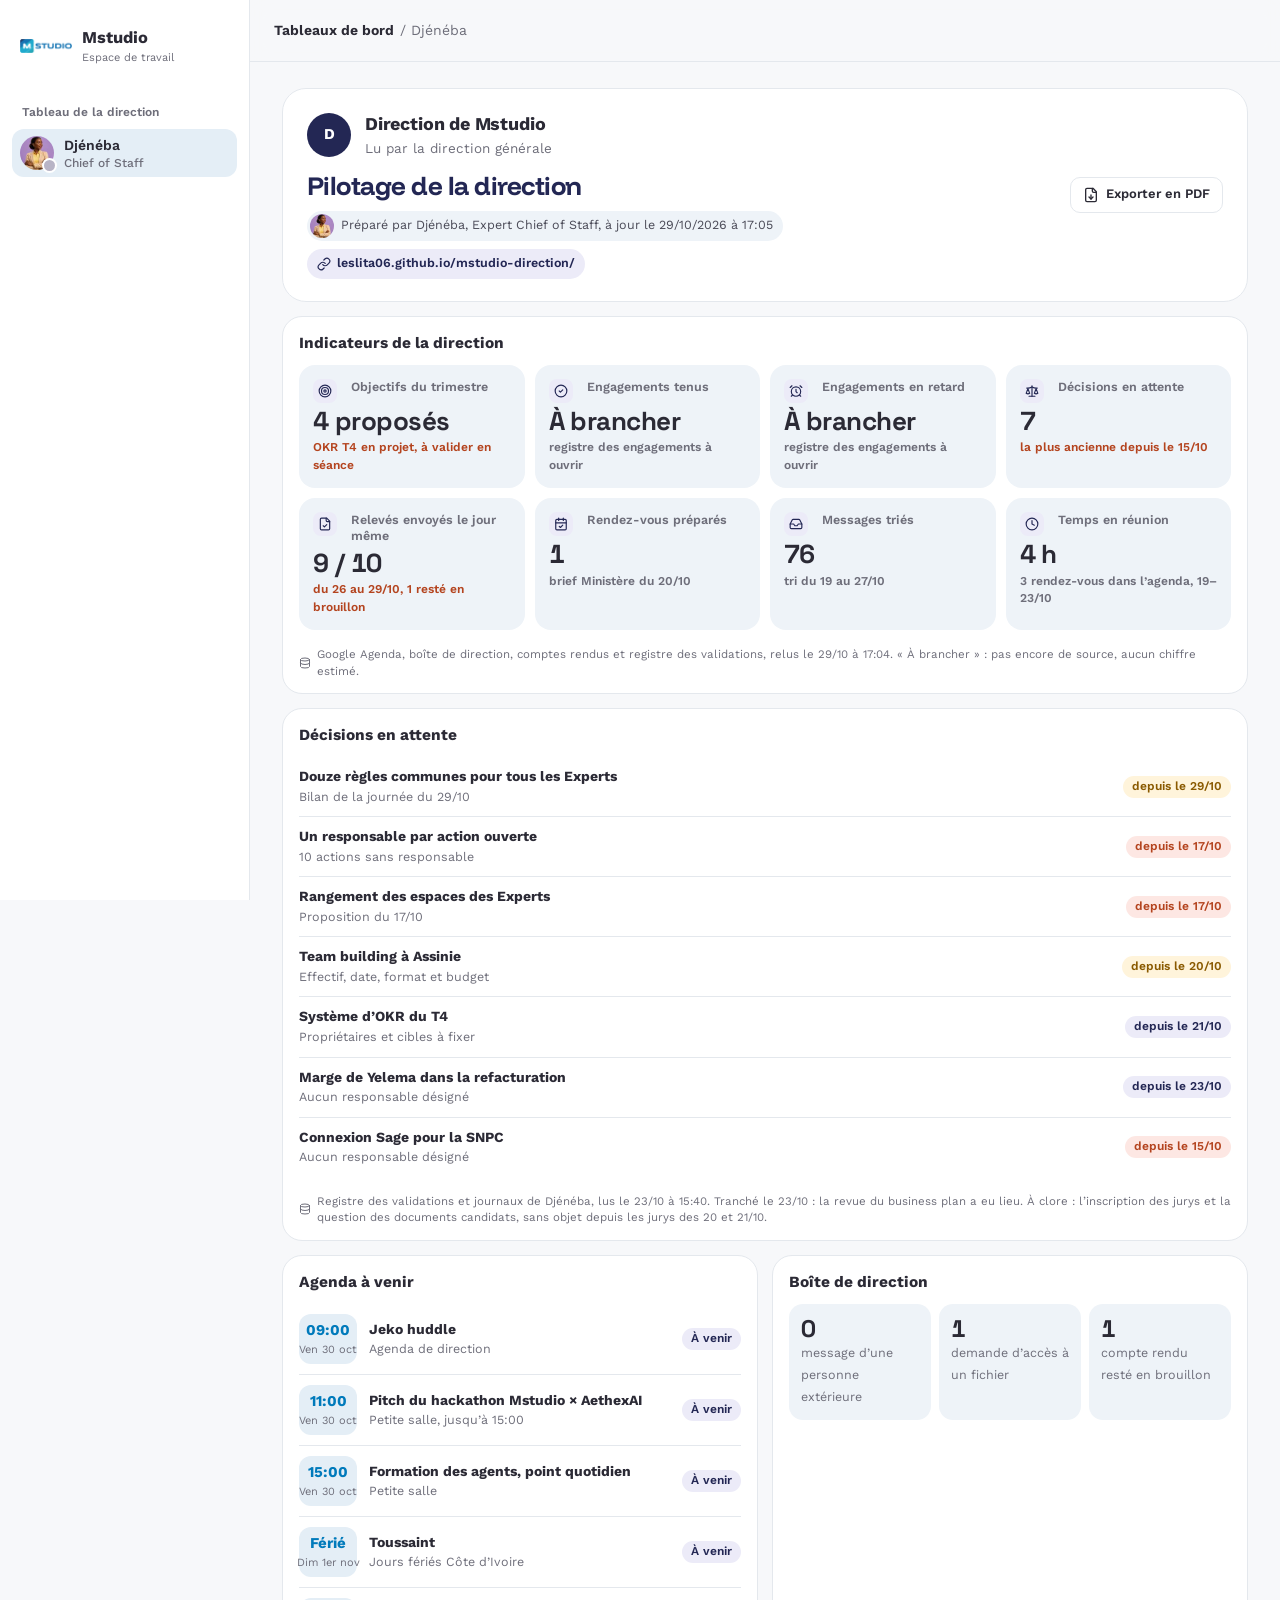
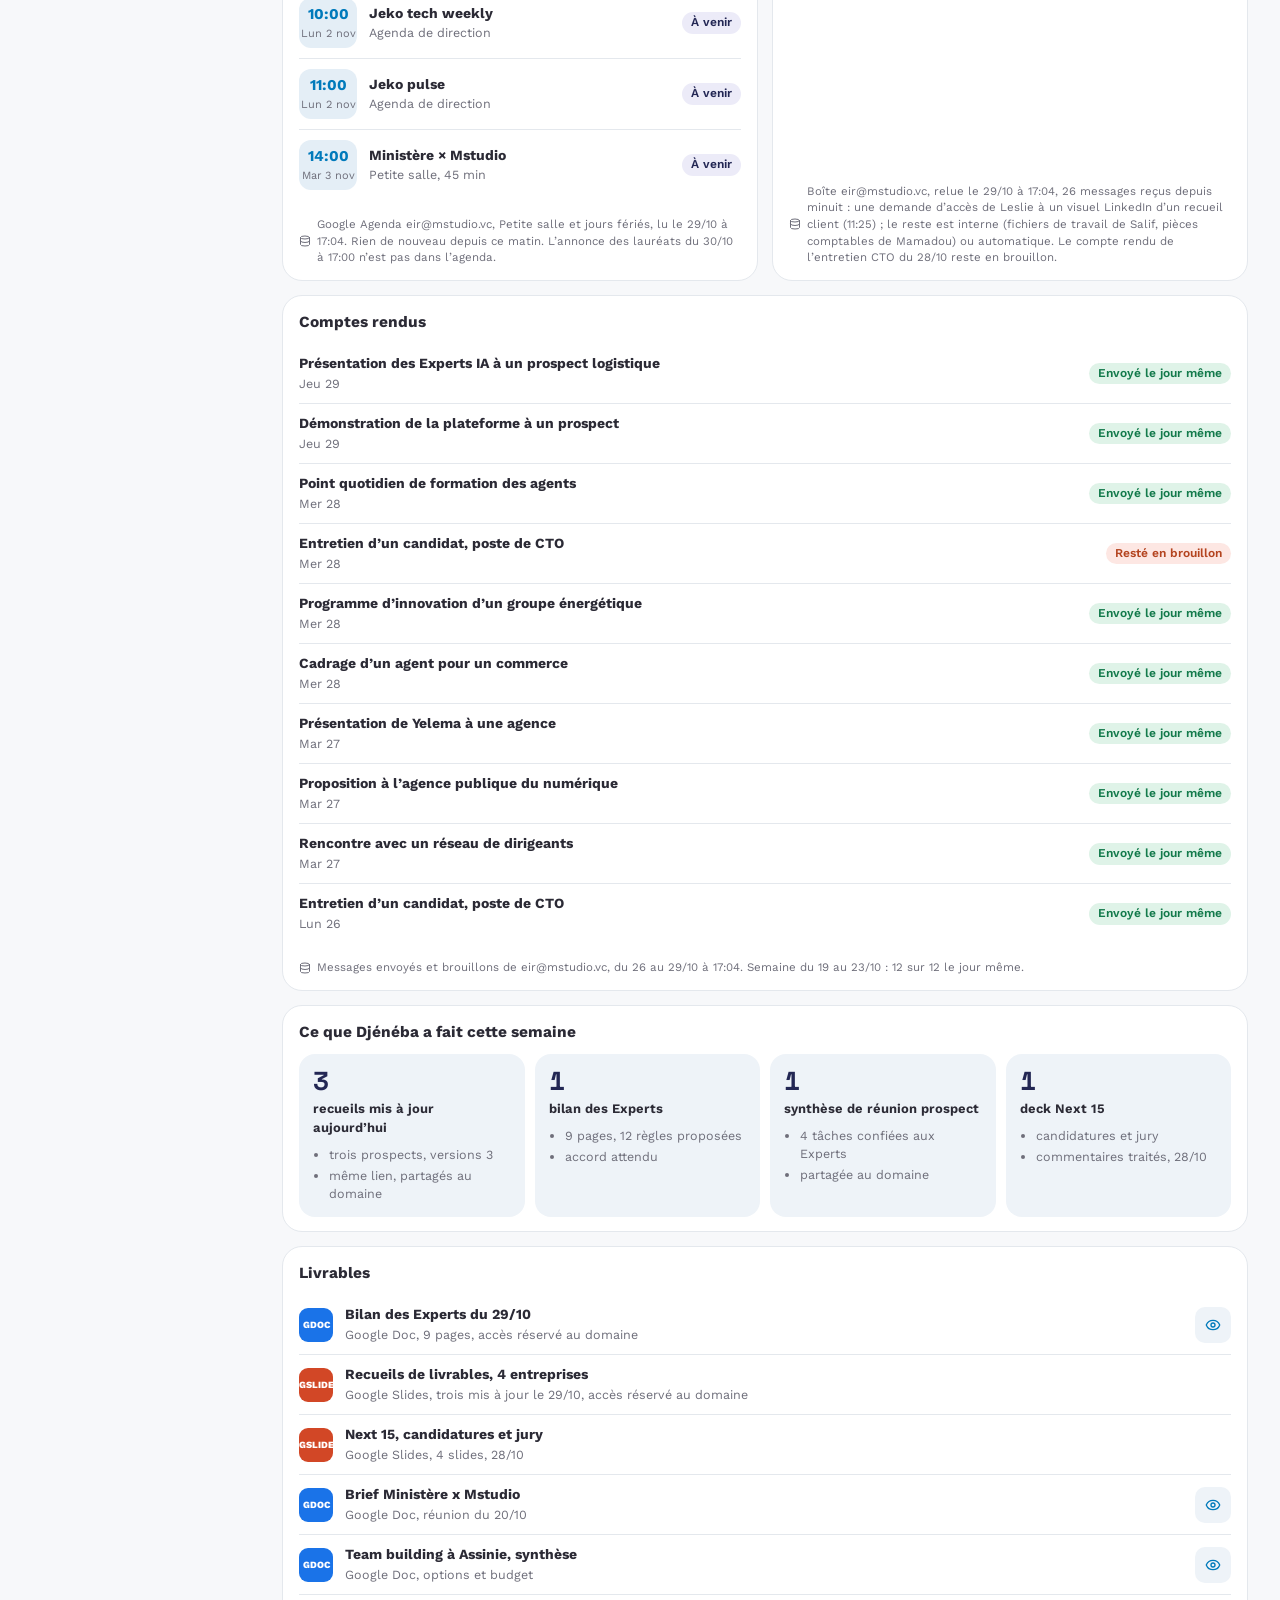
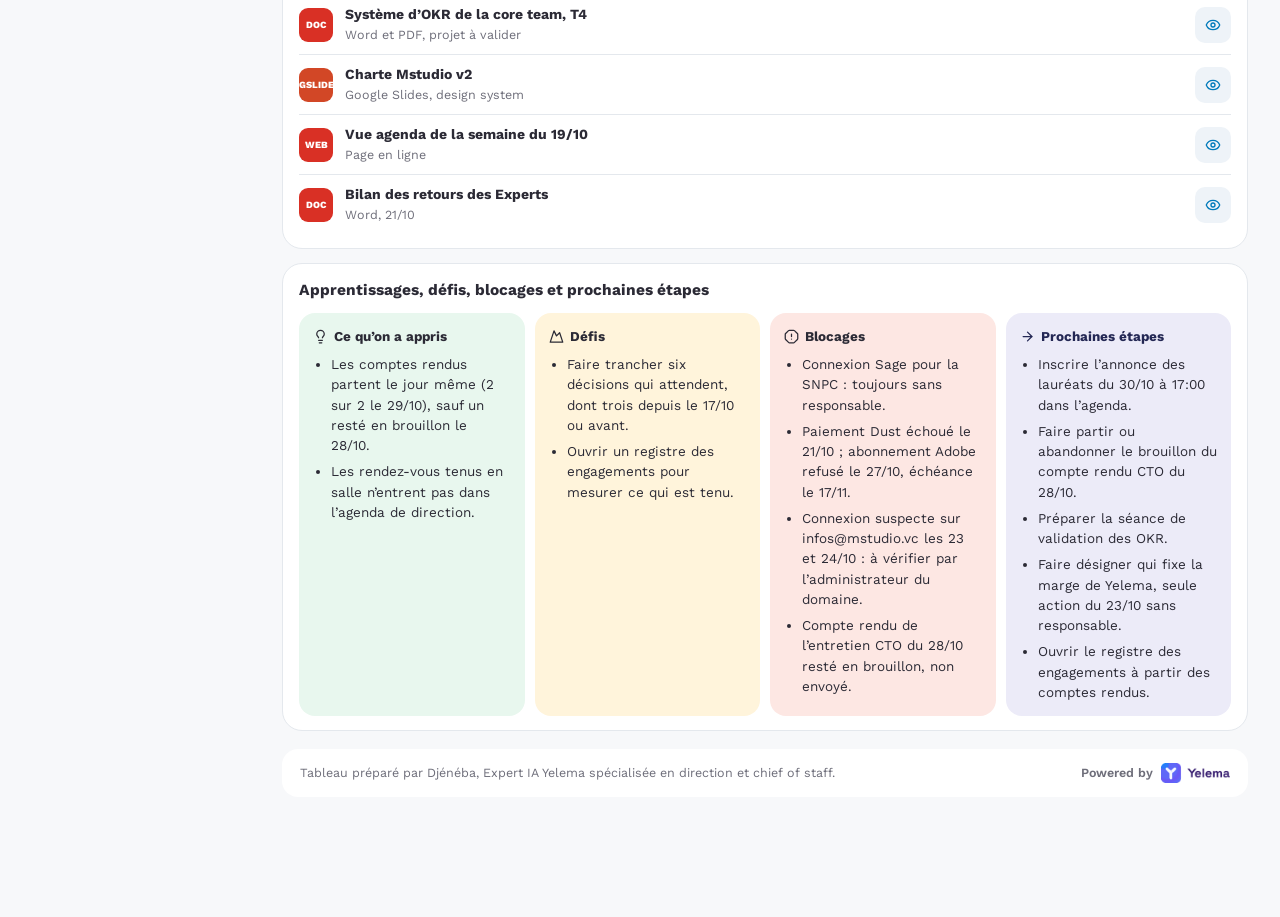
==== commit 1a821918: "Tableau de la direction, mise à jour du 29/10 à 17:05" ====
--- a/index.html
+++ b/index.html
@@ -23,19 +23,20 @@
 <symbol id="i15" viewBox="0 0 24 24" fill="none" stroke="currentColor" stroke-width="2" stroke-linecap="round" stroke-linejoin="round"><path d="M5 12h14"/><path d="m12 5 7 7-7 7"/></symbol></svg><div class="app">
 <aside class="sb"><div class="orgw"><a class="org" href="index.html"><img class="lg" src="assets/logo-mstudio.png" alt="Mstudio"><div><b>Mstudio</b><span>Espace de travail</span></div></a></div><div class="lb">Tableau de la direction</div><a class="mt on" href="index.html"><span class="p"><img src="img/djeneba.jpg" alt=""><i class="idle"></i></span><span class="grow"><span class="ell" style="display:block">Djénéba</span><small class="ell">Chief of Staff</small></span></a></aside>
 <main style="min-width:0"><header class="top"><a class="mlogo" href="index.html"><img src="assets/logo-mstudio.png" alt="Mstudio"></a><div class="crumb grow"><b>Tableaux de bord</b><span class="mute3">/ Djénéba</span></div></header><div class="page">
-<section class="tdm-head"><div class="tdm-who"><div class="tdm-id"><span style="display:inline-flex;align-items:center;justify-content:center;width:44px;height:44px;border-radius:50%;background:#232754;color:#fff;font-weight:700">D</span><span class="tdm-nm"><b>Direction de Mstudio</b><span>Lu par la direction générale</span></span></div><h1>Pilotage de la direction</h1><div class="tdm-meta"><span class="tdm-xp"><img src="img/djeneba.jpg" alt=""> Préparé par Djénéba, Expert Chief of Staff, à jour le 29/10/2026 à 09:15</span><button class="tdm-lnk" data-copylink type="button" aria-label="Copier le lien du tableau"><svg class="i s" aria-hidden="true"><use href="#i0"/></svg><span>leslita06.github.io/mstudio-direction/</span></button></div></div><div class="tdm-act"><button class="btn o sm" type="button" data-pdf><svg class="i s" aria-hidden="true"><use href="#i1"/></svg> Exporter en PDF</button></div></section>
+<section class="tdm-head"><div class="tdm-who"><div class="tdm-id"><span style="display:inline-flex;align-items:center;justify-content:center;width:44px;height:44px;border-radius:50%;background:#232754;color:#fff;font-weight:700">D</span><span class="tdm-nm"><b>Direction de Mstudio</b><span>Lu par la direction générale</span></span></div><h1>Pilotage de la direction</h1><div class="tdm-meta"><span class="tdm-xp"><img src="img/djeneba.jpg" alt=""> Préparé par Djénéba, Expert Chief of Staff, à jour le 29/10/2026 à 17:05</span><button class="tdm-lnk" data-copylink type="button" aria-label="Copier le lien du tableau"><svg class="i s" aria-hidden="true"><use href="#i0"/></svg><span>leslita06.github.io/mstudio-direction/</span></button></div></div><div class="tdm-act"><button class="btn o sm" type="button" data-pdf><svg class="i s" aria-hidden="true"><use href="#i1"/></svg> Exporter en PDF</button></div></section>
 <section class="mwg2">
 <article class="mw wide full" data-ty="Indicateurs de la direction"><header><h4>Indicateurs de la direction</h4></header><div class="kks" style="--kc:4">
 <div class="kk"><span><i class="kki"><svg class="i s" aria-hidden="true"><use href="#i2"/></svg></i>Objectifs du trimestre</span><b class="num">4 proposés</b><small class="warn">OKR T4 en projet, à valider en séance</small></div>
 <div class="kk"><span><i class="kki"><svg class="i s" aria-hidden="true"><use href="#i3"/></svg></i>Engagements tenus</span><b class="num">À brancher</b><small class="">registre des engagements à ouvrir</small></div>
 <div class="kk"><span><i class="kki"><svg class="i s" aria-hidden="true"><use href="#i4"/></svg></i>Engagements en retard</span><b class="num">À brancher</b><small class="">registre des engagements à ouvrir</small></div>
-<div class="kk"><span><i class="kki"><svg class="i s" aria-hidden="true"><use href="#i5"/></svg></i>Décisions en attente</span><b class="num">6</b><small class="warn">la plus ancienne depuis le 15/10</small></div>
-<div class="kk"><span><i class="kki"><svg class="i s" aria-hidden="true"><use href="#i6"/></svg></i>Relevés envoyés le jour même</span><b class="num">7 / 8</b><small class="warn">du 26 au 28/10, 1 resté en brouillon</small></div>
+<div class="kk"><span><i class="kki"><svg class="i s" aria-hidden="true"><use href="#i5"/></svg></i>Décisions en attente</span><b class="num">7</b><small class="warn">la plus ancienne depuis le 15/10</small></div>
+<div class="kk"><span><i class="kki"><svg class="i s" aria-hidden="true"><use href="#i6"/></svg></i>Relevés envoyés le jour même</span><b class="num">9 / 10</b><small class="warn">du 26 au 29/10, 1 resté en brouillon</small></div>
 <div class="kk"><span><i class="kki"><svg class="i s" aria-hidden="true"><use href="#i7"/></svg></i>Rendez-vous préparés</span><b class="num">1</b><small class="">brief Ministère du 20/10</small></div>
 <div class="kk"><span><i class="kki"><svg class="i s" aria-hidden="true"><use href="#i8"/></svg></i>Messages triés</span><b class="num">76</b><small class="">tri du 19 au 27/10</small></div>
 <div class="kk"><span><i class="kki"><svg class="i s" aria-hidden="true"><use href="#i9"/></svg></i>Temps en réunion</span><b class="num">4 h</b><small class="">3 rendez-vous dans l’agenda, 19–23/10</small></div></div>
-<p class="tdm-src"><svg class="i s" aria-hidden="true"><use href="#i10"/></svg> Google Agenda, boîte de direction, comptes rendus et registre des validations, relus le 29/10 à 09:10. « À brancher » : pas encore de source, aucun chiffre estimé.</p></article>
+<p class="tdm-src"><svg class="i s" aria-hidden="true"><use href="#i10"/></svg> Google Agenda, boîte de direction, comptes rendus et registre des validations, relus le 29/10 à 17:04. « À brancher » : pas encore de source, aucun chiffre estimé.</p></article>
 <article class="mw wide" data-ty="Décisions en attente"><header><h4>Décisions en attente</h4></header><ul class="wcr">
+<li><span class="grow"><b>Douze règles communes pour tous les Experts</b><small>Bilan de la journée du 29/10</small></span><span class="pill mid">depuis le 29/10</span></li>
 <li><span class="grow"><b>Un responsable par action ouverte</b><small>10 actions sans responsable</small></span><span class="pill late">depuis le 17/10</span></li>
 <li><span class="grow"><b>Rangement des espaces des Experts</b><small>Proposition du 17/10</small></span><span class="pill late">depuis le 17/10</span></li>
 <li><span class="grow"><b>Team building à Assinie</b><small>Effectif, date, format et budget</small></span><span class="pill mid">depuis le 20/10</span></li>
@@ -44,10 +45,12 @@
 <li><span class="grow"><b>Connexion Sage pour la SNPC</b><small>Aucun responsable désigné</small></span><span class="pill late">depuis le 15/10</span></li></ul>
 <p class="tdm-src"><svg class="i s" aria-hidden="true"><use href="#i10"/></svg> Registre des validations et journaux de Djénéba, lus le 23/10 à 15:40. Tranché le 23/10 : la revue du business plan a eu lieu. À clore : l’inscription des jurys et la question des documents candidats, sans objet depuis les jurys des 20 et 21/10.</p></article>
 <article class="mw" data-ty="Agenda à venir"><header><h4>Agenda à venir</h4></header><ul class="wag"><li class="ag"><span class="agt"><b>09:00</b><small>Ven 30 oct</small></span><span class="grow"><b>Jeko huddle</b><small>Agenda de direction</small></span><span class="pill br">À venir</span></li><li class="ag"><span class="agt"><b>11:00</b><small>Ven 30 oct</small></span><span class="grow"><b>Pitch du hackathon Mstudio × AethexAI</b><small>Petite salle, jusqu’à 15:00</small></span><span class="pill br">À venir</span></li><li class="ag"><span class="agt"><b>15:00</b><small>Ven 30 oct</small></span><span class="grow"><b>Formation des agents, point quotidien</b><small>Petite salle</small></span><span class="pill br">À venir</span></li><li class="ag"><span class="agt"><b>Férié</b><small>Dim 1er nov</small></span><span class="grow"><b>Toussaint</b><small>Jours fériés Côte d’Ivoire</small></span><span class="pill br">À venir</span></li><li class="ag"><span class="agt"><b>10:00</b><small>Lun 2 nov</small></span><span class="grow"><b>Jeko tech weekly</b><small>Agenda de direction</small></span><span class="pill br">À venir</span></li><li class="ag"><span class="agt"><b>11:00</b><small>Lun 2 nov</small></span><span class="grow"><b>Jeko pulse</b><small>Agenda de direction</small></span><span class="pill br">À venir</span></li><li class="ag"><span class="agt"><b>14:00</b><small>Mar 3 nov</small></span><span class="grow"><b>Ministère × Mstudio</b><small>Petite salle, 45 min</small></span><span class="pill br">À venir</span></li></ul>
-<p class="tdm-src"><svg class="i s" aria-hidden="true"><use href="#i10"/></svg> Google Agenda eir@mstudio.vc, Petite salle et jours fériés, lu le 29/10 à 09:05. Aucun rendez-vous le 29/10 : le point formation de 13:30 n’y figure plus. L’annonce des lauréats du 30/10 à 17:00 n’est pas dans l’agenda.</p></article>
-<article class="mw" data-ty="Boîte de direction"><header><h4>Boîte de direction</h4></header><div class="wtri"><div><b class="num">0</b><span>message d’une personne extérieure</span></div><div><b class="num">1</b><span>demande d’accès à un dossier</span></div><div><b class="num">1</b><span>compte rendu resté en brouillon</span></div></div>
-<p class="tdm-src"><svg class="i s" aria-hidden="true"><use href="#i10"/></svg> Boîte eir@mstudio.vc, relue le 29/10 à 09:10, messages reçus depuis le 27/10 à 16:48 : une demande d’accès de Leslie au dossier vidéo MoMo de Koffi (28/10) ; le compte rendu de l’entretien CTO du 28/10 est resté en brouillon ; le reste est interne (fichiers de travail de Salif) ou automatique. Toujours ouverts : l’abonnement Adobe refusé le 27/10 et la tâche de Kirane sur le deck Next 15, traitée le 27/10.</p></article>
+<p class="tdm-src"><svg class="i s" aria-hidden="true"><use href="#i10"/></svg> Google Agenda eir@mstudio.vc, Petite salle et jours fériés, lu le 29/10 à 17:04. Rien de nouveau depuis ce matin. L’annonce des lauréats du 30/10 à 17:00 n’est pas dans l’agenda.</p></article>
+<article class="mw" data-ty="Boîte de direction"><header><h4>Boîte de direction</h4></header><div class="wtri"><div><b class="num">0</b><span>message d’une personne extérieure</span></div><div><b class="num">1</b><span>demande d’accès à un fichier</span></div><div><b class="num">1</b><span>compte rendu resté en brouillon</span></div></div>
+<p class="tdm-src"><svg class="i s" aria-hidden="true"><use href="#i10"/></svg> Boîte eir@mstudio.vc, relue le 29/10 à 17:04, 26 messages reçus depuis minuit : une demande d’accès de Leslie à un visuel LinkedIn d’un recueil client (11:25) ; le reste est interne (fichiers de travail de Salif, pièces comptables de Mamadou) ou automatique. Le compte rendu de l’entretien CTO du 28/10 reste en brouillon.</p></article>
 <article class="mw wide" data-ty="Comptes rendus de la semaine"><header><h4>Comptes rendus</h4></header><ul class="wcr">
+<li><span class="grow"><b>Présentation des Experts IA à un prospect logistique</b><small>Jeu 29</small></span><span class="pill ok">Envoyé le jour même</span></li>
+<li><span class="grow"><b>Démonstration de la plateforme à un prospect</b><small>Jeu 29</small></span><span class="pill ok">Envoyé le jour même</span></li>
 <li><span class="grow"><b>Point quotidien de formation des agents</b><small>Mer 28</small></span><span class="pill ok">Envoyé le jour même</span></li>
 <li><span class="grow"><b>Entretien d’un candidat, poste de CTO</b><small>Mer 28</small></span><span class="pill late">Resté en brouillon</span></li>
 <li><span class="grow"><b>Programme d’innovation d’un groupe énergétique</b><small>Mer 28</small></span><span class="pill ok">Envoyé le jour même</span></li>
@@ -56,22 +59,23 @@
 <li><span class="grow"><b>Proposition à l’agence publique du numérique</b><small>Mar 27</small></span><span class="pill ok">Envoyé le jour même</span></li>
 <li><span class="grow"><b>Rencontre avec un réseau de dirigeants</b><small>Mar 27</small></span><span class="pill ok">Envoyé le jour même</span></li>
 <li><span class="grow"><b>Entretien d’un candidat, poste de CTO</b><small>Lun 26</small></span><span class="pill ok">Envoyé le jour même</span></li></ul>
-<p class="tdm-src"><svg class="i s" aria-hidden="true"><use href="#i10"/></svg> Messages envoyés et brouillons de eir@mstudio.vc, du 26 au 29/10 à 09:10. Semaine du 19 au 23/10 : 12 sur 12 le jour même.</p></article>
+<p class="tdm-src"><svg class="i s" aria-hidden="true"><use href="#i10"/></svg> Messages envoyés et brouillons de eir@mstudio.vc, du 26 au 29/10 à 17:04. Semaine du 19 au 23/10 : 12 sur 12 le jour même.</p></article>
 <article class="mw wide full" data-ty="Ce que Djénéba a fait cette semaine"><header><h4>Ce que Djénéba a fait cette semaine</h4></header><div class="tdm-done">
-<div class="tdm-dn"><b class="num">4</b><span>recueils de livrables</span><ul>
-<li>un par entreprise accompagnée</li>
-<li>Google Slides, 9 à 21 pages</li></ul></div>
+<div class="tdm-dn"><b class="num">3</b><span>recueils mis à jour aujourd’hui</span><ul>
+<li>trois prospects, versions 3</li>
+<li>même lien, partagés au domaine</li></ul></div>
+<div class="tdm-dn"><b class="num">1</b><span>bilan des Experts</span><ul>
+<li>9 pages, 12 règles proposées</li>
+<li>accord attendu</li></ul></div>
+<div class="tdm-dn"><b class="num">1</b><span>synthèse de réunion prospect</span><ul>
+<li>4 tâches confiées aux Experts</li>
+<li>partagée au domaine</li></ul></div>
 <div class="tdm-dn"><b class="num">1</b><span>deck Next 15</span><ul>
 <li>candidatures et jury</li>
-<li>commentaires de Kirane traités</li></ul></div>
-<div class="tdm-dn"><b class="num">1</b><span>socle commun des Experts</span><ul>
-<li>contexte Mstudio et Yelema</li>
-<li>plan remis, accord attendu</li></ul></div>
-<div class="tdm-dn"><b class="num">1</b><span>site de démonstration</span><ul>
-<li>trois niveaux, en ligne</li>
-<li>pour un recueil client</li></ul></div></div></article>
+<li>commentaires traités, 28/10</li></ul></div></div></article>
 <article class="mw wide" data-ty="Livrables"><header><h4>Livrables</h4></header><ul class="tdm-lv">
-<li><span class="tdm-f p">GSLIDES</span><span class="grow"><b>Recueils de livrables, 4 entreprises</b><small>Google Slides, 28/10, partagés au domaine</small></span></li>
+<li><a href="https://docs.google.com/document/d/1poDAR8tWk_ycsb1Tlt0dDtfeeOMqJLsI58UHi1UKfho/edit" target="_blank" rel="noopener" class="lva"><span class="tdm-f g">GDOC</span><span class="grow"><b>Bilan des Experts du 29/10</b><small>Google Doc, 9 pages, accès réservé au domaine</small></span><span class="tdm-go"><svg class="i s" aria-hidden="true"><use href="#i11"/></svg></span></a></li>
+<li><span class="tdm-f p">GSLIDES</span><span class="grow"><b>Recueils de livrables, 4 entreprises</b><small>Google Slides, trois mis à jour le 29/10, accès réservé au domaine</small></span></li>
 <li><span class="tdm-f p">GSLIDES</span><span class="grow"><b>Next 15, candidatures et jury</b><small>Google Slides, 4 slides, 28/10</small></span></li>
 <li><a href="https://docs.google.com/document/d/1bUcI3WAMHjA5oIv2S8HnZj9hLyOLDvfxpor06GkWnLs/edit" target="_blank" rel="noopener" class="lva"><span class="tdm-f g">GDOC</span><span class="grow"><b>Brief Ministère x Mstudio</b><small>Google Doc, réunion du 20/10</small></span><span class="tdm-go"><svg class="i s" aria-hidden="true"><use href="#i11"/></svg></span></a></li>
 <li><a href="https://docs.google.com/document/d/1aY6nwA_9jK3sx0iMGOx6V4D1iGcN10mBio78Okw9z1w/edit" target="_blank" rel="noopener" class="lva"><span class="tdm-f g">GDOC</span><span class="grow"><b>Team building à Assinie, synthèse</b><small>Google Doc, options et budget</small></span><span class="tdm-go"><svg class="i s" aria-hidden="true"><use href="#i11"/></svg></span></a></li>
@@ -82,7 +86,7 @@
 <article class="mw wide full" data-ty="Apprentissages, défis, blocages et prochaines étapes"><header><h4>Apprentissages, défis, blocages et prochaines étapes</h4></header>
 <div class="lrns l4">
 <div class="lrn a"><h5><svg class="i s" aria-hidden="true"><use href="#i12"/></svg> Ce qu’on a appris</h5><ul>
-<li>Les comptes rendus partent le jour même, sauf un resté en brouillon le 28/10 : à surveiller.</li>
+<li>Les comptes rendus partent le jour même (2 sur 2 le 29/10), sauf un resté en brouillon le 28/10.</li>
 <li>Les rendez-vous tenus en salle n’entrent pas dans l’agenda de direction.</li></ul></div>
 <div class="lrn d"><h5><svg class="i s" aria-hidden="true"><use href="#i13"/></svg> Défis</h5><ul>
 <li>Faire trancher six décisions qui attendent, dont trois depuis le 17/10 ou avant.</li>
